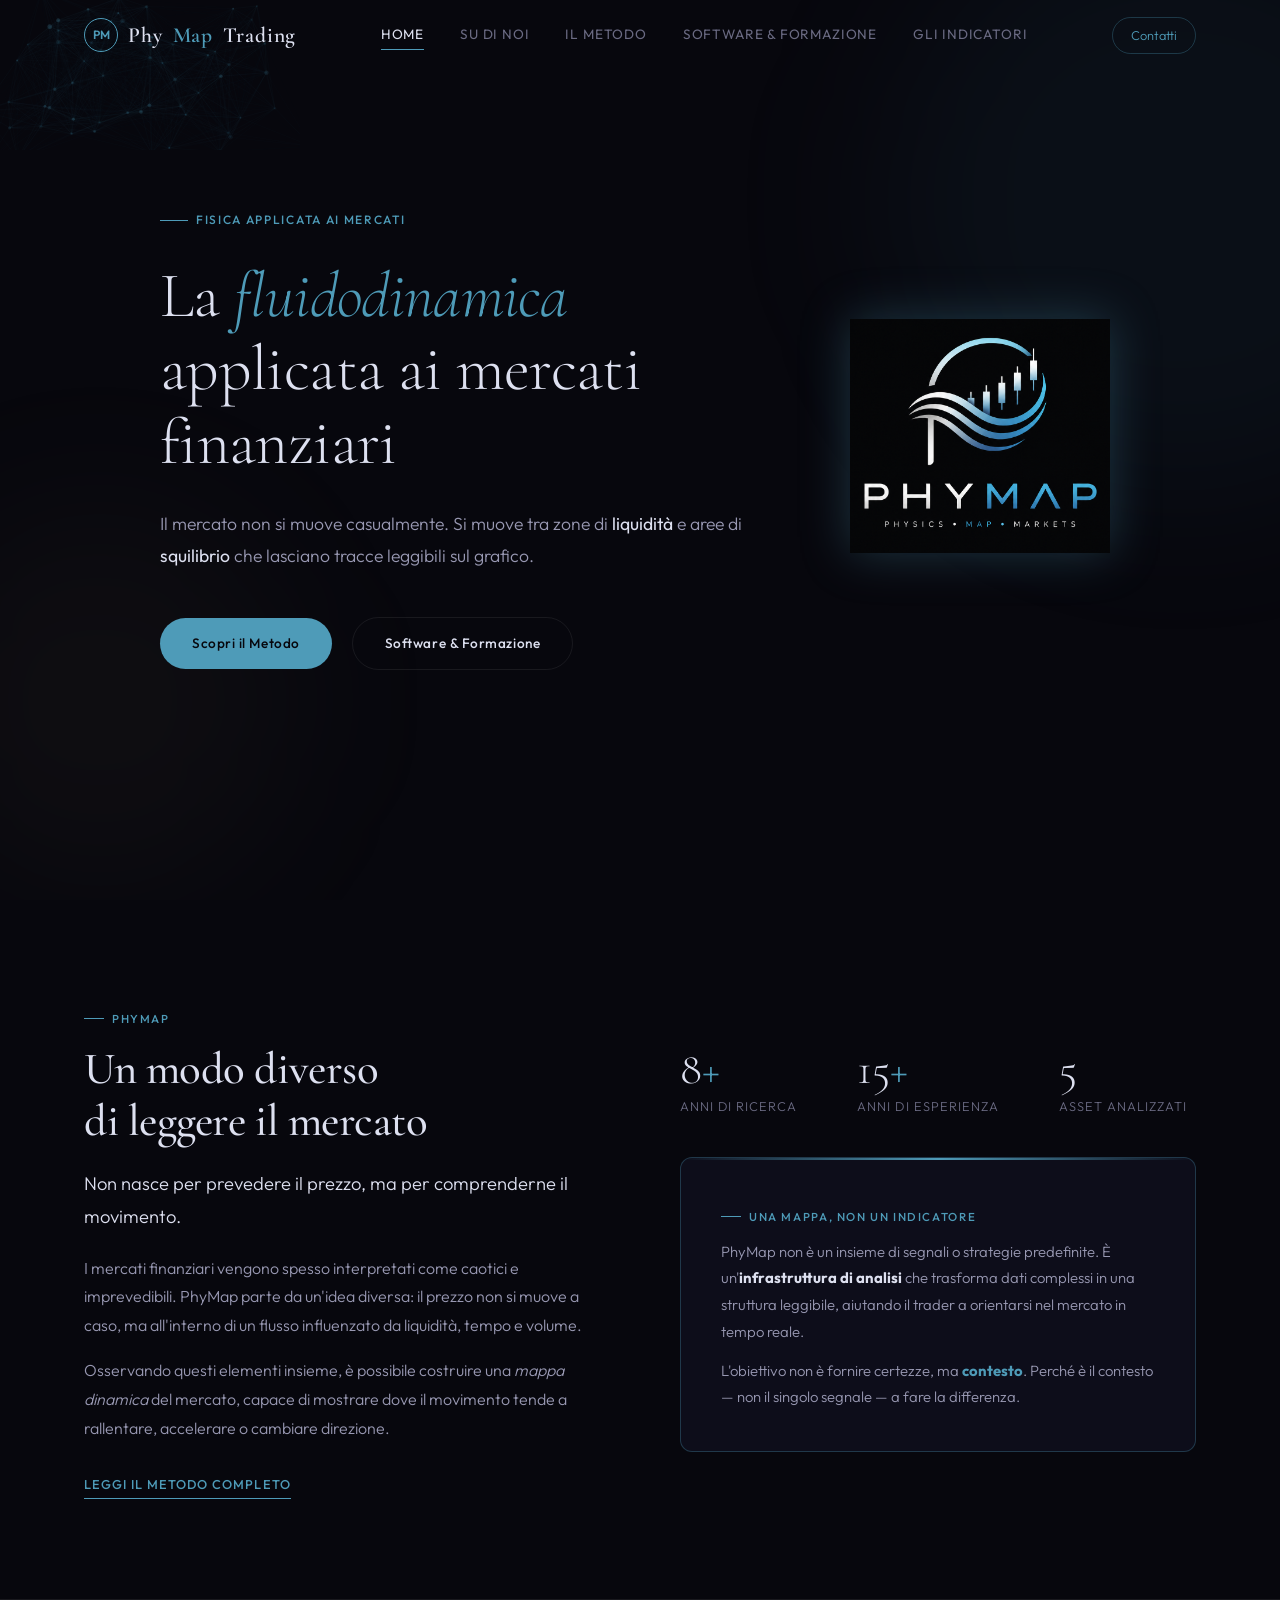
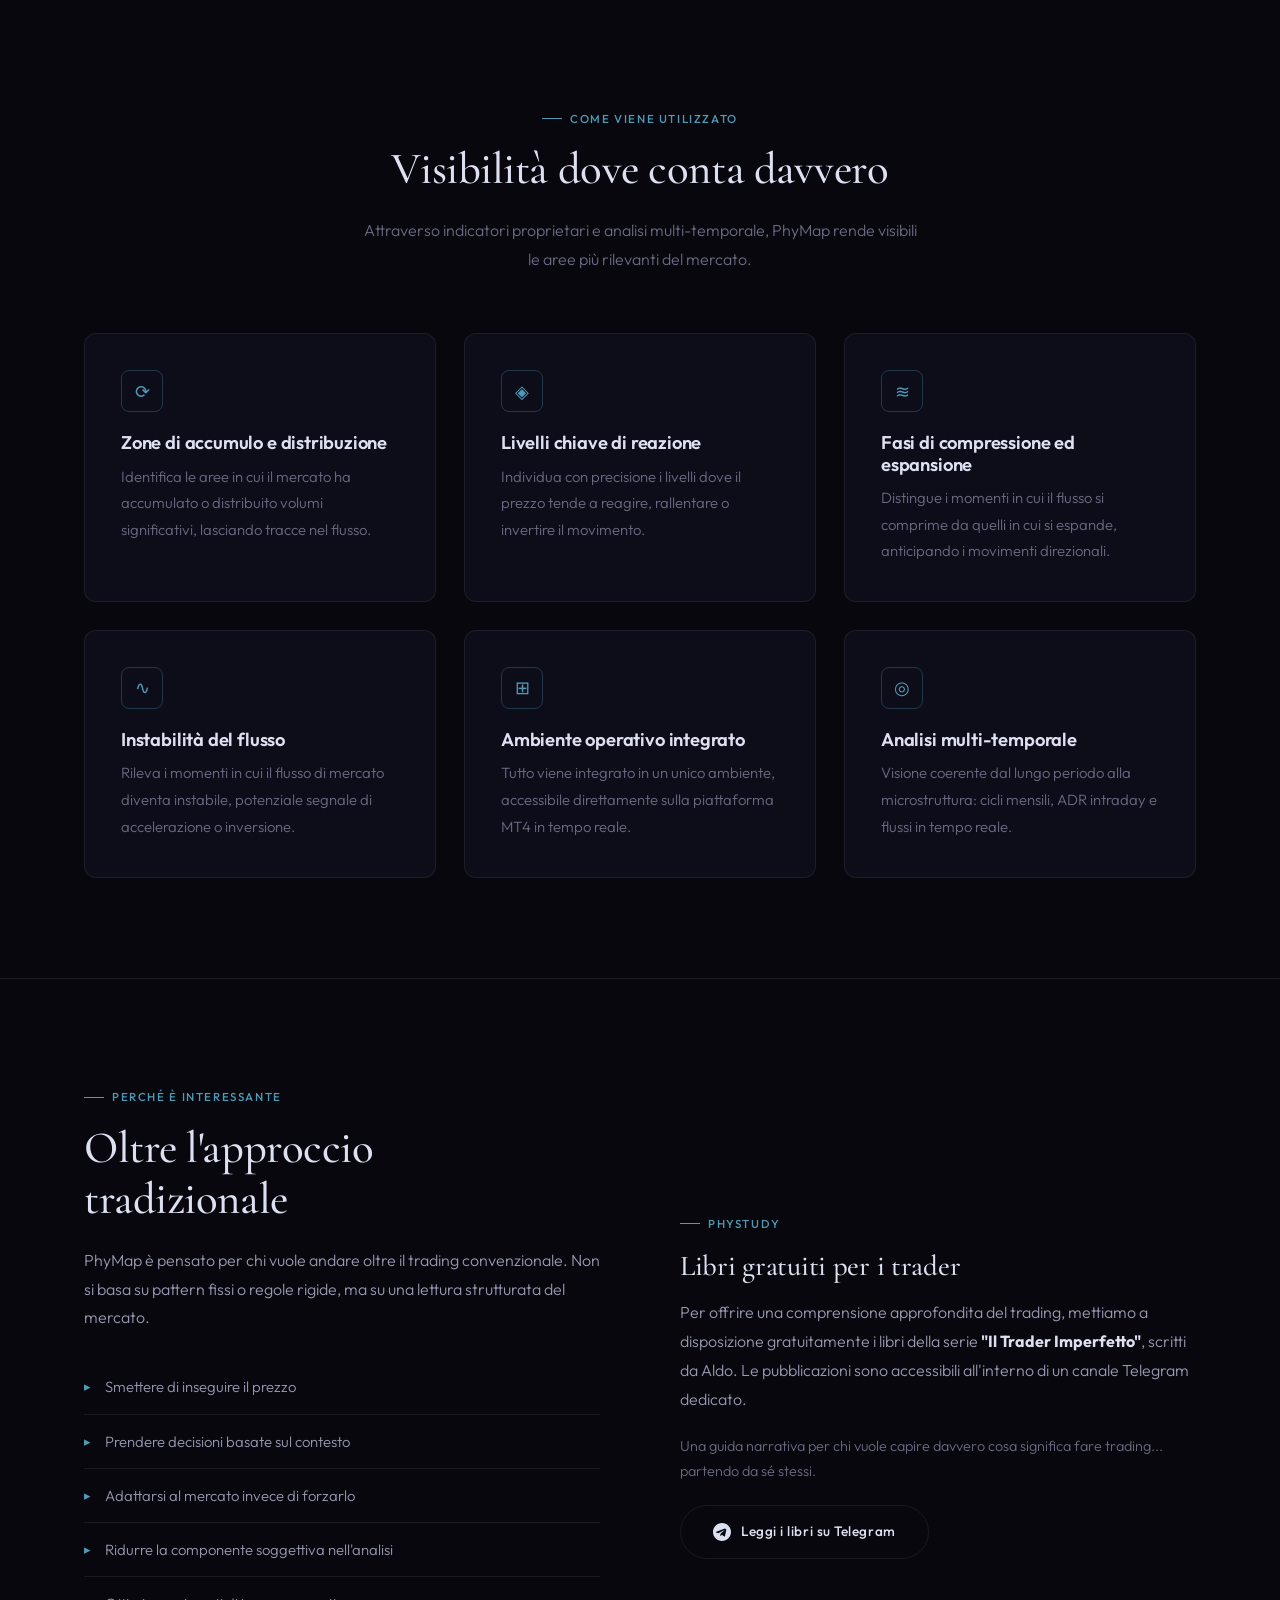
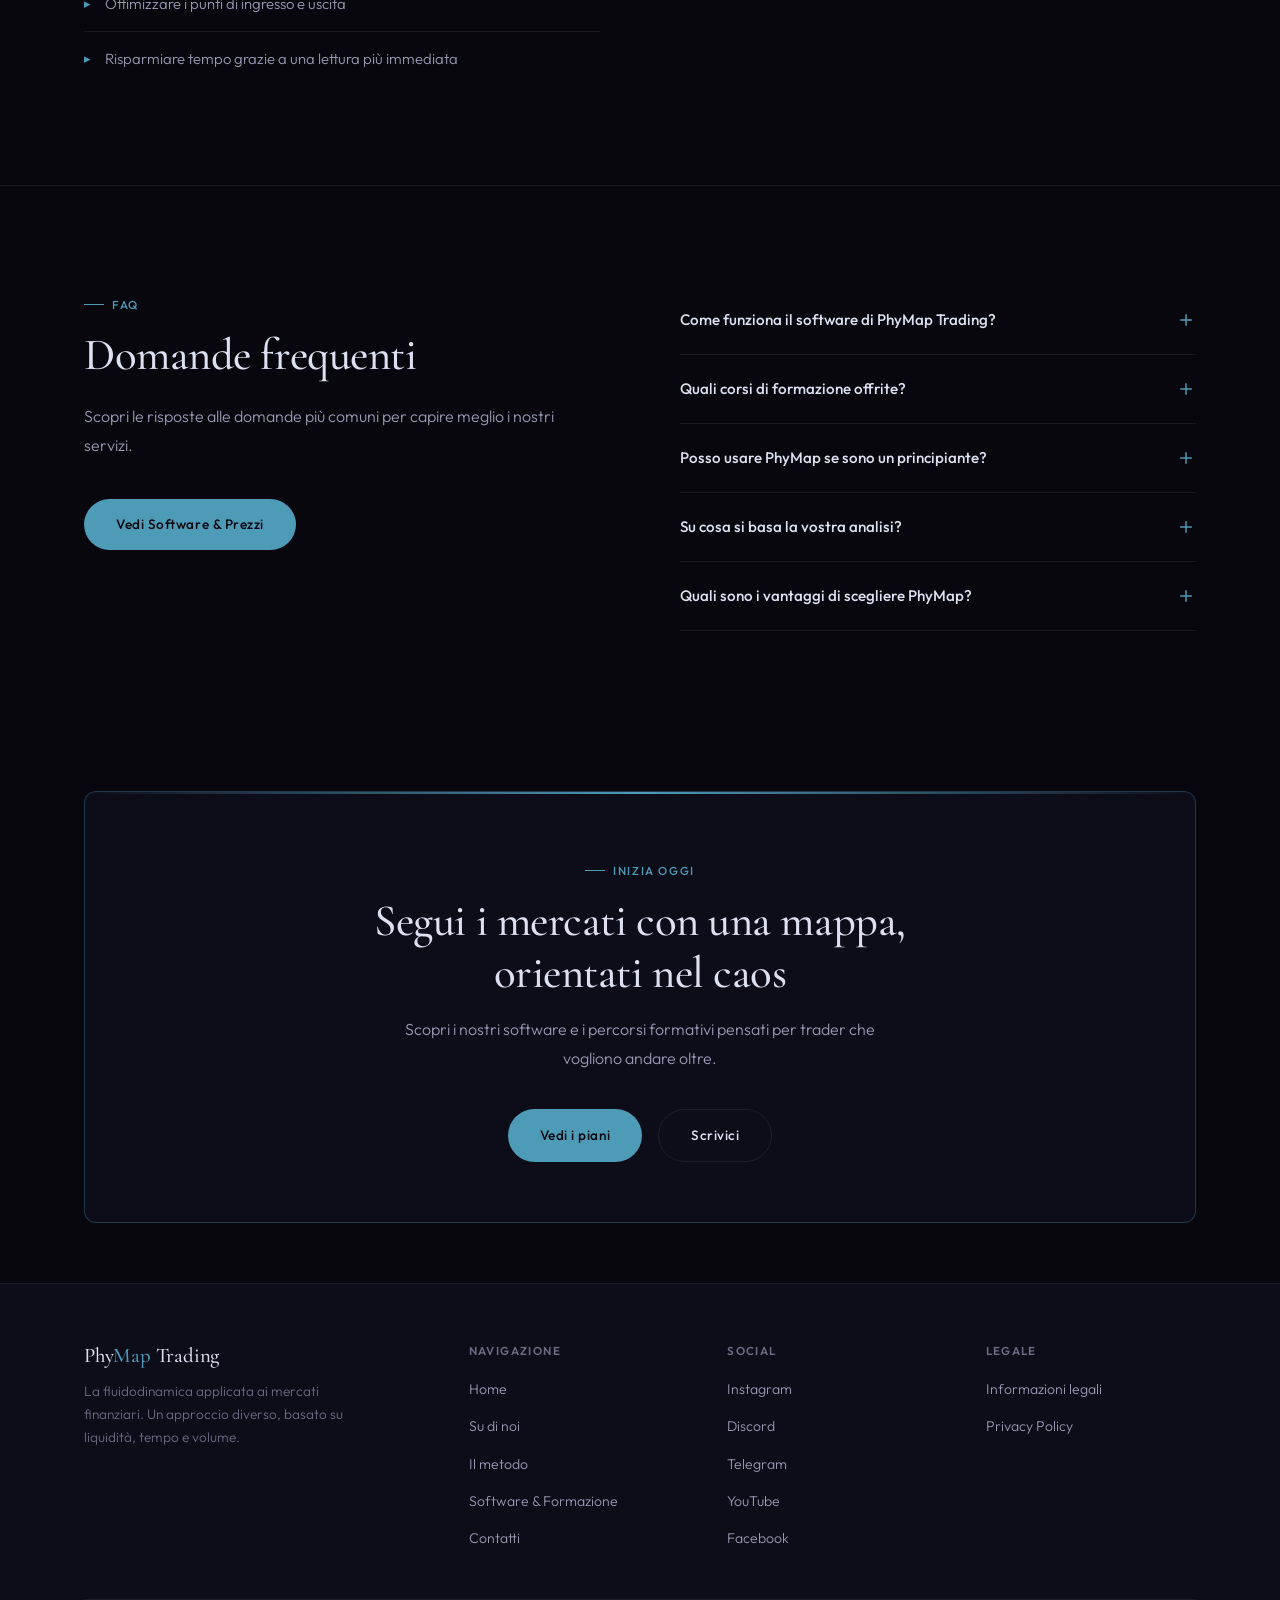
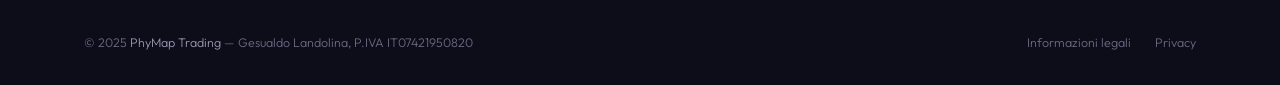
==== index.html @ 4d52c9b5 "Update index.html" ====
<!DOCTYPE html>
<html lang="it">
<head>
  <meta charset="UTF-8" />
  <meta name="viewport" content="width=device-width, initial-scale=1.0" />
  <title>Home — PhyMap Trading</title>
  <meta name="description" content="PhyMap è un approccio diverso ai mercati finanziari, basato sulla fluidodinamica. Mappe dinamiche di liquidità, volume e struttura del prezzo." />
  <link rel="stylesheet" href="style.css" />
  <link rel="icon" href="favicon.ico" />
</head>
<body>

<!-- ═══ NAVIGATION ════════════════════════════════════════ -->
<nav class="nav">
  <div class="nav__inner">
    <a href="index.html" class="nav__logo">
      <div class="logo-mark">PM</div>
      Phy<span>Map</span> Trading
    </a>
    <div class="nav__links">
      <a href="index.html" class="active">Home</a>
      <a href="su-di-noi.html">Su di noi</a>
      <a href="il-metodo.html">Il metodo</a>
      <a href="software-e-formazione.html">Software &amp; Formazione</a>
      <a href="phystudy-indicatori.html">Gli indicatori</a>
      </div>
      <a href="contatti.html" class="nav__cta">Contatti</a>
    </div>
    <button class="nav__toggle" aria-label="Menu">
      <span></span><span></span><span></span>
    </button>
  </div>
</nav>

<!-- ═══ HERO ══════════════════════════════════════════════ -->
<section class="hero">
  <canvas id="particles-canvas"></canvas>
  <div class="glow-bg glow-1"></div>
  <div class="glow-bg glow-2"></div>
  <div class="container">
    <div class="hero__grid">
      <div class="hero__content">
        <div class="hero__eyebrow">Fisica applicata ai mercati</div>
        <h1 class="hero__title">
          La <em>fluidodinamica</em><br>applicata ai mercati<br>finanziari
        </h1>
        <p class="hero__desc">
          Il mercato non si muove casualmente. Si muove tra zone di
          <strong>liquidità</strong> e aree di <strong>squilibrio</strong>
          che lasciano tracce leggibili sul grafico.
        </p>
        <div class="hero__actions">
          <a href="il-metodo.html" class="btn btn--primary">Scopri il Metodo</a>
          <a href="software-e-formazione.html" class="btn btn--outline">Software &amp; Formazione</a>
        </div>
      </div>
      <div class="hero__logo-wrap">
        <img src="LOGO PhyMap.png" alt="PhyMap Trading Logo" class="hero__logo-img" />
      </div>
    </div>
  </div>
</section>

<!-- ═══ INTRO ═════════════════════════════════════════════ -->
<section>
  <div class="container">
    <div class="grid-2" style="gap:80px; align-items:center;">
      <div class="reveal">
        <div class="section-label">PhyMap</div>
        <h2 class="section-title">Un modo diverso<br>di leggere il mercato</h2>
        <p class="lead" style="margin-bottom:20px;">
          Non nasce per prevedere il prezzo, ma per comprenderne il movimento.
        </p>
        <p>
          I mercati finanziari vengono spesso interpretati come caotici e imprevedibili. PhyMap parte da un'idea diversa: il prezzo non si muove a caso, ma all'interno di un flusso influenzato da liquidità, tempo e volume.
        </p>
        <p style="margin-top:16px;">
          Osservando questi elementi insieme, è possibile costruire una <em>mappa dinamica</em> del mercato, capace di mostrare dove il movimento tende a rallentare, accelerare o cambiare direzione.
        </p>
        <a href="il-metodo.html" class="btn btn--ghost" style="margin-top:32px;">Leggi il metodo completo</a>
      </div>
      <div class="reveal reveal-delay-2">
        <div class="stat-row" style="margin-bottom:40px;">
          <div class="stat">
            <div class="stat__num">8<span>+</span></div>
            <div class="stat__label">Anni di ricerca</div>
          </div>
          <div class="stat">
            <div class="stat__num">15<span>+</span></div>
            <div class="stat__label">Anni di esperienza</div>
          </div>
          <div class="stat">
            <div class="stat__num">5</div>
            <div class="stat__label">Asset analizzati</div>
          </div>
        </div>
        <div class="highlight-box">
          <div class="section-label" style="margin-bottom:12px;">Una mappa, non un indicatore</div>
          <p style="font-size:0.93rem;">
            PhyMap non è un insieme di segnali o strategie predefinite. È un'<strong style="color:var(--text);">infrastruttura di analisi</strong> che trasforma dati complessi in una struttura leggibile, aiutando il trader a orientarsi nel mercato in tempo reale.
          </p>
          <p style="margin-top:12px; font-size:0.93rem;">
            L'obiettivo non è fornire certezze, ma <strong style="color:var(--accent);">contesto</strong>. Perché è il contesto — non il singolo segnale — a fare la differenza.
          </p>
        </div>
      </div>
    </div>
  </div>
</section>

<hr class="divider" />

<!-- ═══ HOW IT WORKS ══════════════════════════════════════ -->
<section>
  <div class="container">
    <div class="text-center reveal" style="margin-bottom:60px;">
      <div class="section-label">Come viene utilizzato</div>
      <h2 class="section-title">Visibilità dove conta davvero</h2>
      <p class="section-desc">
        Attraverso indicatori proprietari e analisi multi-temporale, PhyMap rende visibili le aree più rilevanti del mercato.
      </p>
    </div>
    <div class="grid-3">
      <div class="card reveal reveal-delay-1">
        <div class="card__icon">⟳</div>
        <h4>Zone di accumulo e distribuzione</h4>
        <p>Identifica le aree in cui il mercato ha accumulato o distribuito volumi significativi, lasciando tracce nel flusso.</p>
      </div>
      <div class="card reveal reveal-delay-2">
        <div class="card__icon">◈</div>
        <h4>Livelli chiave di reazione</h4>
        <p>Individua con precisione i livelli dove il prezzo tende a reagire, rallentare o invertire il movimento.</p>
      </div>
      <div class="card reveal reveal-delay-3">
        <div class="card__icon">≋</div>
        <h4>Fasi di compressione ed espansione</h4>
        <p>Distingue i momenti in cui il flusso si comprime da quelli in cui si espande, anticipando i movimenti direzionali.</p>
      </div>
      <div class="card reveal reveal-delay-1">
        <div class="card__icon">∿</div>
        <h4>Instabilità del flusso</h4>
        <p>Rileva i momenti in cui il flusso di mercato diventa instabile, potenziale segnale di accelerazione o inversione.</p>
      </div>
      <div class="card reveal reveal-delay-2">
        <div class="card__icon">⊞</div>
        <h4>Ambiente operativo integrato</h4>
        <p>Tutto viene integrato in un unico ambiente, accessibile direttamente sulla piattaforma MT4 in tempo reale.</p>
      </div>
      <div class="card reveal reveal-delay-3">
        <div class="card__icon">◎</div>
        <h4>Analisi multi-temporale</h4>
        <p>Visione coerente dal lungo periodo alla microstruttura: cicli mensili, ADR intraday e flussi in tempo reale.</p>
      </div>
    </div>
  </div>
</section>

<hr class="divider" />

<!-- ═══ WHY PHYMAP ════════════════════════════════════════ -->
<section>
  <div class="container">
    <div class="grid-2" style="gap:80px; align-items:center;">
      <div class="reveal">
        <div class="section-label">Perché è interessante</div>
        <h2 class="section-title">Oltre l'approccio<br>tradizionale</h2>
        <p style="margin-bottom:28px;">
          PhyMap è pensato per chi vuole andare oltre il trading convenzionale. Non si basa su pattern fissi o regole rigide, ma su una lettura strutturata del mercato.
        </p>
        <ul class="feature-list">
          <li>Smettere di inseguire il prezzo</li>
          <li>Prendere decisioni basate sul contesto</li>
          <li>Adattarsi al mercato invece di forzarlo</li>
          <li>Ridurre la componente soggettiva nell'analisi</li>
          <li>Ottimizzare i punti di ingresso e uscita</li>
          <li>Risparmiare tempo grazie a una lettura più immediata</li>
        </ul>
      </div>
      <div class="reveal reveal-delay-2">
        <div class="section-label">PhyStudy</div>
        <h3 style="margin-bottom:16px;">Libri gratuiti per i trader</h3>
        <p style="margin-bottom:20px;">
          Per offrire una comprensione approfondita del trading, mettiamo a disposizione gratuitamente i libri della serie <strong style="color:var(--text);">"Il Trader Imperfetto"</strong>, scritti da Aldo. Le pubblicazioni sono accessibili all'interno di un canale Telegram dedicato.
        </p>
        <p style="margin-bottom:20px; font-size:0.9rem; color:var(--text-muted);">
          Una guida narrativa per chi vuole capire davvero cosa significa fare trading... partendo da sé stessi.
        </p>
        <a href="https://t.me/iltraderimperfetto" target="_blank" rel="noopener" class="btn btn--outline" style="gap:10px;">
          <svg width="18" height="18" viewBox="0 0 24 24" fill="currentColor"><path d="M12 0C5.373 0 0 5.373 0 12s5.373 12 12 12 12-5.373 12-12S18.627 0 12 0zm5.894 8.221l-1.97 9.28c-.145.658-.537.818-1.084.508l-3-2.21-1.447 1.394c-.16.16-.295.295-.605.295l.213-3.053 5.56-5.023c.242-.213-.054-.333-.373-.12L7.16 13.67l-2.92-.913c-.635-.197-.648-.635.136-.938l11.397-4.396c.528-.19.993.13.82.938l-.699-.14z"/></svg>
          Leggi i libri su Telegram
        </a>
      </div>
    </div>
  </div>
</section>

<hr class="divider" />

<!-- ═══ FAQ ═══════════════════════════════════════════════ -->
<section>
  <div class="container">
    <div class="grid-2" style="gap:80px; align-items:start;">
      <div class="reveal">
        <div class="section-label">FAQ</div>
        <h2 class="section-title">Domande frequenti</h2>
        <p>Scopri le risposte alle domande più comuni per capire meglio i nostri servizi.</p>
        <div style="margin-top:40px;">
          <a href="software-e-formazione.html" class="btn btn--primary">Vedi Software &amp; Prezzi</a>
        </div>
      </div>
      <div class="reveal reveal-delay-2">
        <div class="faq-item">
          <button class="faq-question">
            Come funziona il software di PhyMap Trading?
            <svg width="20" height="20" viewBox="0 0 24 24" fill="none" stroke="currentColor" stroke-width="1.8"><line x1="12" y1="5" x2="12" y2="19"/><line x1="5" y1="12" x2="19" y2="12"/></svg>
          </button>
          <div class="faq-answer">
            <div class="faq-answer-inner">
              È un indicatore che integra tutti gli strumenti sviluppati per il modello di analisi PhyMap in un'unica interfaccia. Utilizzando MetaTrader 4 come contenitore, consente di trasferire direttamente sul grafico tutti i nostri studi con un semplice clic.
            </div>
          </div>
        </div>
        <div class="faq-item">
          <button class="faq-question">
            Quali corsi di formazione offrite?
            <svg width="20" height="20" viewBox="0 0 24 24" fill="none" stroke="currentColor" stroke-width="1.8"><line x1="12" y1="5" x2="12" y2="19"/><line x1="5" y1="12" x2="19" y2="12"/></svg>
          </button>
          <div class="faq-answer">
            <div class="faq-answer-inner">
              Offriamo lezioni formative registrate gratuite, incluse con la licenza annuale del software, pensate per fornire una base solida del nostro metodo. Per chi desidera approfondire ulteriormente, è disponibile il Master PhyMap: un percorso formativo avanzato e personalizzato.
            </div>
          </div>
        </div>
        <div class="faq-item">
          <button class="faq-question">
            Posso usare PhyMap se sono un principiante?
            <svg width="20" height="20" viewBox="0 0 24 24" fill="none" stroke="currentColor" stroke-width="1.8"><line x1="12" y1="5" x2="12" y2="19"/><line x1="5" y1="12" x2="19" y2="12"/></svg>
          </button>
          <div class="faq-answer">
            <div class="faq-answer-inner">
              I nostri strumenti non sono pensati per chi parte completamente da zero. Sono progettati per supportare trader che hanno già maturato una minima esperienza e desiderano analizzare i mercati da una prospettiva diversa, oppure integrare la propria strategia con una mappa oggettiva dei livelli più rilevanti.
            </div>
          </div>
        </div>
        <div class="faq-item">
          <button class="faq-question">
            Su cosa si basa la vostra analisi?
            <svg width="20" height="20" viewBox="0 0 24 24" fill="none" stroke="currentColor" stroke-width="1.8"><line x1="12" y1="5" x2="12" y2="19"/><line x1="5" y1="12" x2="19" y2="12"/></svg>
          </button>
          <div class="faq-answer">
            <div class="faq-answer-inner">
              I nostri indicatori sono progettati per mappare in modo oggettivo le aree di maggiore interesse del mercato, utilizzando algoritmi proprietari. L'analisi si basa principalmente sulle concentrazioni di volumi nei mercati futures e opzioni, integrando lo studio delle strutture di prezzo e dei cicli temporali.
            </div>
          </div>
        </div>
        <div class="faq-item">
          <button class="faq-question">
            Quali sono i vantaggi di scegliere PhyMap?
            <svg width="20" height="20" viewBox="0 0 24 24" fill="none" stroke="currentColor" stroke-width="1.8"><line x1="12" y1="5" x2="12" y2="19"/><line x1="5" y1="12" x2="19" y2="12"/></svg>
          </button>
          <div class="faq-answer">
            <div class="faq-answer-inner">
              Avere una mappatura chiara e oggettiva delle zone sensibili del mercato consente di:
              <ul>
                <li>Individuare con maggiore precisione livelli chiave di supporto e resistenza</li>
                <li>Ridurre la componente soggettiva nell'analisi</li>
                <li>Ottimizzare i punti di ingresso e uscita</li>
                <li>Integrare facilmente le informazioni nella propria strategia operativa</li>
                <li>Risparmiare tempo grazie a una lettura del mercato più immediata ed efficace</li>
              </ul>
            </div>
          </div>
        </div>
      </div>
    </div>
  </div>
</section>

<!-- ═══ CTA BANNER ════════════════════════════════════════ -->
<section class="tight">
  <div class="container">
    <div class="highlight-box text-center reveal" style="padding:60px;">
      <div class="section-label" style="justify-content:center; margin-bottom:16px;">Inizia oggi</div>
      <h2 style="margin-bottom:16px;">Segui i mercati con una mappa,<br>orientati nel caos</h2>
      <p style="margin-bottom:36px; max-width:480px; margin-left:auto; margin-right:auto;">
        Scopri i nostri software e i percorsi formativi pensati per trader che vogliono andare oltre.
      </p>
      <div style="display:flex; gap:16px; justify-content:center; flex-wrap:wrap;">
        <a href="software-e-formazione.html" class="btn btn--primary">Vedi i piani</a>
        <a href="contatti.html" class="btn btn--outline">Scrivici</a>
      </div>
    </div>
  </div>
</section>

<!-- ═══ FOOTER ════════════════════════════════════════════ -->
<footer>
  <div class="container">
    <div class="footer__top">
      <div class="footer__brand">
        <h3>Phy<span>Map</span> Trading</h3>
        <p>La fluidodinamica applicata ai mercati finanziari. Un approccio diverso, basato su liquidità, tempo e volume.</p>
      </div>
      <div class="footer__col">
        <h4>Navigazione</h4>
        <ul>
          <li><a href="index.html">Home</a></li>
          <li><a href="su-di-noi.html">Su di noi</a></li>
          <li><a href="il-metodo.html">Il metodo</a></li>
          <li><a href="software-e-formazione.html">Software &amp; Formazione</a></li>
          <li><a href="contatti.html">Contatti</a></li>
        </ul>
      </div>
      <div class="footer__col">
        <h4>Social</h4>
        <ul>
          <li><a href="https://www.instagram.com/phymaptrad/" target="_blank" rel="noopener">Instagram</a></li>
          <li><a href="https://discord.gg/KTteTnSdq5" target="_blank" rel="noopener">Discord</a></li>
          <li><a href="https://t.me/phymap" target="_blank" rel="noopener">Telegram</a></li>
          <li><a href="https://www.youtube.com/@aldophymaptrading/videos" target="_blank" rel="noopener">YouTube</a></li>
          <li><a href="https://www.facebook.com/profile.php?id=61572757922268" target="_blank" rel="noopener">Facebook</a></li>
        </ul>
      </div>
      <div class="footer__col">
        <h4>Legale</h4>
        <ul>
          <li><a href="informazioni-legali.html">Informazioni legali</a></li>
          <li><a href="dichiarazione-privacy.html">Privacy Policy</a></li>
        </ul>
      </div>
    </div>
    <div class="footer__bottom">
      <div class="footer__copy">
        © 2025 <span>PhyMap Trading</span> — Gesualdo Landolina, P.IVA IT07421950820
      </div>
      <div class="footer__legal">
        <a href="informazioni-legali.html">Informazioni legali</a>
        <a href="dichiarazione-privacy.html">Privacy</a>
      </div>
    </div>
  </div>
</footer>

<script src="main.js"></script>
</body>
</html>
---- style.css ----
/* ============================================================
   PhyMap Trading — Professional CSS
   Dark luxury financial aesthetic · Fluid dynamics theme
   ============================================================ */

@import url('https://fonts.googleapis.com/css2?family=Cormorant+Garamond:ital,wght@0,300;0,400;0,500;0,600;0,700;1,300;1,400;1,600&family=Outfit:wght@300;400;500;600&display=swap');

/* ─── Design Tokens ─────────────────────────────────────── */
:root {
  --bg:          #07070D;
  --surface:     #0D0D1A;
  --surface2:    #12121F;
  --surface3:    #181828;
  --accent:      #4E9BB8;
  --accent-glow: rgba(78,155,184,0.18);
  --gold:        #C9A87C;
  --gold-dim:    rgba(201,168,124,0.12);
  --text:        #DDE0F0;
  --text-muted:  #6A6A82;
  --text-dim:    #9898B2;
  --border:      rgba(255,255,255,0.07);
  --border-accent: rgba(78,155,184,0.3);
  --radius:      12px;
  --radius-sm:   8px;
  --nav-h:       72px;
  --transition:  0.3s cubic-bezier(.4,0,.2,1);
}

/* ─── Reset ──────────────────────────────────────────────── */
*, *::before, *::after { box-sizing: border-box; margin: 0; padding: 0; }
html { scroll-behavior: smooth; font-size: 16px; }
body {
  background: var(--bg);
  color: var(--text);
  font-family: 'Outfit', sans-serif;
  font-weight: 300;
  line-height: 1.7;
  overflow-x: hidden;
  min-height: 100vh;
}
img { max-width: 100%; display: block; }
a { color: inherit; text-decoration: none; }
ul { list-style: none; }

/* ─── Typography ─────────────────────────────────────────── */
h1, h2, h3, h4 {
  font-family: 'Cormorant Garamond', serif;
  font-weight: 500;
  line-height: 1.15;
  letter-spacing: -0.01em;
}
h1 { font-size: clamp(2.4rem, 5vw, 4.2rem); font-weight: 300; }
h2 { font-size: clamp(1.8rem, 3.5vw, 2.8rem); }
h3 { font-size: clamp(1.3rem, 2.5vw, 1.8rem); }
h4 { font-size: 1.15rem; font-weight: 600; font-family: 'Outfit', sans-serif; }
p  { color: var(--text-dim); font-size: 1rem; line-height: 1.8; }

.accent-text  { color: var(--accent); }
.gold-text    { color: var(--gold); }
.italic       { font-style: italic; }
.lead {
  font-size: 1.15rem;
  color: var(--text);
  font-weight: 300;
  line-height: 1.8;
}

/* ─── Layout ─────────────────────────────────────────────── */
.container { max-width: 1160px; margin: 0 auto; padding: 0 24px; }
.container--narrow { max-width: 760px; margin: 0 auto; padding: 0 24px; }

section { padding: 100px 0; position: relative; }
section.tight { padding: 60px 0; }

.grid-2 { display: grid; grid-template-columns: 1fr 1fr; gap: 40px; align-items: start; }
.grid-3 { display: grid; grid-template-columns: repeat(3,1fr); gap: 28px; }

/* ─── Navigation ─────────────────────────────────────────── */
.nav {
  position: fixed;
  top: 0; left: 0; right: 0;
  z-index: 1000;
  height: var(--nav-h);
  display: flex;
  align-items: center;
  transition: background var(--transition), backdrop-filter var(--transition), border-color var(--transition);
  border-bottom: 1px solid transparent;
}
.nav.scrolled {
  background: rgba(7,7,13,0.88);
  backdrop-filter: blur(20px);
  border-bottom-color: var(--border);
}
.nav__inner {
  max-width: 1160px;
  margin: 0 auto;
  padding: 0 24px;
  width: 100%;
  display: flex;
  align-items: center;
  justify-content: space-between;
}
.nav__logo {
  display: flex;
  align-items: center;
  gap: 10px;
  font-family: 'Cormorant Garamond', serif;
  font-size: 1.35rem;
  font-weight: 600;
  letter-spacing: 0.04em;
  color: var(--text);
}
.nav__logo span { color: var(--accent); }
.logo-mark {
  width: 34px;
  height: 34px;
  border: 1.5px solid var(--accent);
  border-radius: 50%;
  display: flex;
  align-items: center;
  justify-content: center;
  font-size: 0.75rem;
  color: var(--accent);
  font-family: 'Outfit', sans-serif;
  font-weight: 600;
  letter-spacing: 0;
}
.nav__links {
  display: flex;
  align-items: center;
  gap: 36px;
}
.nav__links a {
  font-size: 0.85rem;
  font-weight: 400;
  letter-spacing: 0.06em;
  text-transform: uppercase;
  color: var(--text-muted);
  transition: color var(--transition);
  position: relative;
  padding-bottom: 2px;
}
.nav__links a::after {
  content: '';
  position: absolute;
  bottom: -2px; left: 0;
  width: 0; height: 1px;
  background: var(--accent);
  transition: width var(--transition);
}
.nav__links a:hover, .nav__links a.active { color: var(--text); }
.nav__links a:hover::after, .nav__links a.active::after { width: 100%; }
.nav__cta {
  border: 1px solid var(--border-accent);
  color: var(--accent) !important;
  padding: 7px 18px;
  border-radius: 100px;
  font-size: 0.8rem !important;
  transition: all var(--transition) !important;
}
.nav__cta:hover {
  background: var(--accent-glow);
  border-color: var(--accent) !important;
}
.nav__cta::after { display: none !important; }

/* Mobile menu toggle */
.nav__toggle {
  display: none;
  flex-direction: column;
  gap: 5px;
  cursor: pointer;
  padding: 4px;
}
.nav__toggle span {
  display: block;
  width: 22px;
  height: 1.5px;
  background: var(--text);
  transition: var(--transition);
}

/* ─── Hero ───────────────────────────────────────────────── */
.hero {
  min-height: 100vh;
  display: flex;
  align-items: center;
  position: relative;
  overflow: hidden;
  padding-top: var(--nav-h);
}
#particles-canvas {
  position: absolute;
  inset: 0;
  pointer-events: none;
  opacity: 0.55;
}
.hero__content {
  position: relative;
  z-index: 2;
  max-width: 820px;
}
.hero__eyebrow {
  display: inline-flex;
  align-items: center;
  gap: 8px;
  font-size: 0.75rem;
  font-weight: 500;
  letter-spacing: 0.14em;
  text-transform: uppercase;
  color: var(--accent);
  margin-bottom: 28px;
}
.hero__eyebrow::before {
  content: '';
  display: inline-block;
  width: 28px;
  height: 1px;
  background: var(--accent);
}
.hero__title {
  margin-bottom: 28px;
}
.hero__title em {
  font-style: italic;
  color: var(--accent);
}
.hero__desc {
  font-size: 1.1rem;
  color: var(--text-dim);
  max-width: 620px;
  margin-bottom: 44px;
  line-height: 1.85;
}
.hero__desc strong { color: var(--text); font-weight: 400; }
.hero__actions { display: flex; align-items: center; gap: 20px; flex-wrap: wrap; }

/* ─── Buttons ─────────────────────────────────────────────── */
.btn {
  display: inline-flex;
  align-items: center;
  gap: 8px;
  padding: 14px 32px;
  border-radius: 100px;
  font-size: 0.85rem;
  font-weight: 500;
  letter-spacing: 0.04em;
  cursor: pointer;
  transition: all var(--transition);
  border: none;
}
.btn--primary {
  background: var(--accent);
  color: #07070D;
}
.btn--primary:hover {
  background: #6DB8D4;
  transform: translateY(-2px);
  box-shadow: 0 12px 32px rgba(78,155,184,0.3);
}
.btn--outline {
  background: transparent;
  color: var(--text);
  border: 1px solid var(--border);
}
.btn--outline:hover {
  border-color: var(--accent);
  color: var(--accent);
  transform: translateY(-2px);
}
.btn--ghost {
  background: transparent;
  color: var(--accent);
  padding: 0;
  border-radius: 0;
  letter-spacing: 0.08em;
  font-size: 0.8rem;
  text-transform: uppercase;
  border-bottom: 1px solid var(--accent);
  padding-bottom: 2px;
}
.btn--ghost:hover { opacity: 0.7; }
.btn--gold {
  background: linear-gradient(135deg, #C9A87C, #E8C99A);
  color: #07070D;
}
.btn--gold:hover {
  transform: translateY(-2px);
  box-shadow: 0 12px 32px rgba(201,168,124,0.3);
}

/* ─── Divider ─────────────────────────────────────────────── */
.divider {
  border: none;
  height: 1px;
  background: var(--border);
  margin: 0;
}

/* ─── Section Labels ─────────────────────────────────────── */
.section-label {
  display: inline-flex;
  align-items: center;
  gap: 8px;
  font-size: 0.72rem;
  font-weight: 500;
  letter-spacing: 0.14em;
  text-transform: uppercase;
  color: var(--accent);
  margin-bottom: 16px;
}
.section-label::before {
  content: '';
  display: inline-block;
  width: 20px; height: 1px;
  background: var(--accent);
}
.section-title { margin-bottom: 20px; }
.section-desc { max-width: 560px; color: var(--text-muted); margin-bottom: 56px; }

/* ─── Cards ──────────────────────────────────────────────── */
.card {
  background: var(--surface);
  border: 1px solid var(--border);
  border-radius: var(--radius);
  padding: 36px;
  transition: border-color var(--transition), transform var(--transition);
}
.card:hover {
  border-color: var(--border-accent);
  transform: translateY(-4px);
}
.card__icon {
  width: 42px; height: 42px;
  border: 1px solid var(--border-accent);
  border-radius: var(--radius-sm);
  display: flex; align-items: center; justify-content: center;
  font-size: 1.1rem;
  margin-bottom: 20px;
  color: var(--accent);
}
.card h4 { margin-bottom: 10px; color: var(--text); }
.card p  { font-size: 0.93rem; color: var(--text-muted); }

/* ─── Pricing Cards ──────────────────────────────────────── */
.pricing-grid { display: grid; grid-template-columns: repeat(3,1fr); gap: 24px; }
.pricing-card {
  background: var(--surface);
  border: 1px solid var(--border);
  border-radius: var(--radius);
  padding: 40px 32px;
  position: relative;
  transition: border-color var(--transition), transform var(--transition), box-shadow var(--transition);
  display: flex;
  flex-direction: column;
}
.pricing-card:hover {
  border-color: var(--border-accent);
  transform: translateY(-6px);
}
.pricing-card.featured {
  border-color: var(--gold);
  background: linear-gradient(145deg, var(--surface), #1A1208);
}
.pricing-card.featured:hover {
  box-shadow: 0 20px 60px rgba(201,168,124,0.15);
}
.pricing-badge {
  position: absolute;
  top: -12px; left: 50%; transform: translateX(-50%);
  background: var(--gold);
  color: #07070D;
  font-size: 0.7rem;
  font-weight: 600;
  letter-spacing: 0.1em;
  text-transform: uppercase;
  padding: 4px 14px;
  border-radius: 100px;
  white-space: nowrap;
}
.pricing-period {
  font-size: 0.75rem;
  font-weight: 500;
  letter-spacing: 0.1em;
  text-transform: uppercase;
  color: var(--text-muted);
  margin-bottom: 8px;
}
.pricing-name {
  font-family: 'Cormorant Garamond', serif;
  font-size: 1.5rem;
  font-weight: 500;
  color: var(--text);
  margin-bottom: 6px;
}
.pricing-duration {
  font-size: 0.82rem;
  color: var(--text-muted);
  margin-bottom: 24px;
}
.pricing-price {
  font-family: 'Cormorant Garamond', serif;
  font-size: 3rem;
  font-weight: 600;
  color: var(--text);
  line-height: 1;
  margin-bottom: 4px;
}
.pricing-price sup { font-size: 1.4rem; vertical-align: super; font-weight: 300; }
.pricing-note {
  font-size: 0.78rem;
  color: var(--gold);
  margin-bottom: 28px;
}
.pricing-features {
  flex: 1;
  margin-bottom: 32px;
}
.pricing-features li {
  display: flex;
  align-items: flex-start;
  gap: 10px;
  font-size: 0.88rem;
  color: var(--text-dim);
  padding: 8px 0;
  border-bottom: 1px solid var(--border);
}
.pricing-features li:last-child { border-bottom: none; }
.pricing-features li::before {
  content: '→';
  color: var(--accent);
  font-size: 0.8rem;
  flex-shrink: 0;
  margin-top: 2px;
}

/* ─── FAQ ────────────────────────────────────────────────── */
.faq-item {
  border-bottom: 1px solid var(--border);
  overflow: hidden;
}
.faq-question {
  width: 100%;
  background: none;
  border: none;
  padding: 24px 0;
  display: flex;
  align-items: center;
  justify-content: space-between;
  gap: 16px;
  cursor: pointer;
  font-family: 'Outfit', sans-serif;
  font-size: 0.95rem;
  font-weight: 500;
  color: var(--text);
  text-align: left;
}
.faq-question svg {
  flex-shrink: 0;
  color: var(--accent);
  transition: transform var(--transition);
}
.faq-item.open .faq-question svg { transform: rotate(45deg); }
.faq-answer {
  max-height: 0;
  overflow: hidden;
  transition: max-height 0.4s ease, padding 0.3s ease;
}
.faq-item.open .faq-answer { max-height: 400px; }
.faq-answer-inner {
  padding-bottom: 24px;
  font-size: 0.92rem;
  color: var(--text-muted);
  line-height: 1.8;
}
.faq-answer-inner ul {
  margin-top: 10px;
  list-style: none;
}
.faq-answer-inner ul li {
  padding: 4px 0;
  padding-left: 16px;
  position: relative;
  color: var(--text-dim);
}
.faq-answer-inner ul li::before {
  content: '–';
  position: absolute;
  left: 0;
  color: var(--accent);
}

/* ─── Feature List ───────────────────────────────────────── */
.feature-list { list-style: none; }
.feature-list li {
  display: flex;
  gap: 14px;
  align-items: flex-start;
  padding: 14px 0;
  border-bottom: 1px solid var(--border);
  font-size: 0.93rem;
  color: var(--text-dim);
}
.feature-list li:last-child { border-bottom: none; }
.feature-list li::before {
  content: '▸';
  color: var(--accent);
  flex-shrink: 0;
  margin-top: 2px;
  font-size: 0.8rem;
}

/* ─── Timeline / Steps ───────────────────────────────────── */
.steps { counter-reset: step; }
.step {
  display: flex;
  gap: 28px;
  margin-bottom: 40px;
  position: relative;
}
.step::before {
  content: '';
  position: absolute;
  left: 19px;
  top: 48px;
  bottom: -40px;
  width: 1px;
  background: var(--border);
}
.step:last-child::before { display: none; }
.step__num {
  flex-shrink: 0;
  counter-increment: step;
  width: 40px;
  height: 40px;
  border-radius: 50%;
  border: 1px solid var(--border-accent);
  display: flex;
  align-items: center;
  justify-content: center;
  font-size: 0.75rem;
  font-weight: 600;
  color: var(--accent);
  background: var(--surface);
  position: relative;
  z-index: 1;
}
.step__body h4 { color: var(--text); margin-bottom: 8px; font-family: 'Outfit', sans-serif; font-size: 1rem; font-weight: 500; }
.step__body p  { font-size: 0.9rem; color: var(--text-muted); }

/* ─── Video Embed ─────────────────────────────────────────── */
.video-wrapper {
  position: relative;
  border-radius: var(--radius);
  overflow: hidden;
  border: 1px solid var(--border);
  aspect-ratio: 16/9;
  background: var(--surface);
}
.video-wrapper iframe {
  position: absolute;
  inset: 0;
  width: 100%;
  height: 100%;
  border: none;
}
.video-caption {
  margin-top: 12px;
  font-size: 0.82rem;
  color: var(--text-muted);
  text-align: center;
}

/* ─── Social Links ───────────────────────────────────────── */
.social-grid {
  display: grid;
  grid-template-columns: repeat(3, 1fr);
  gap: 16px;
}
.social-link {
  display: flex;
  align-items: center;
  gap: 12px;
  padding: 18px 20px;
  background: var(--surface);
  border: 1px solid var(--border);
  border-radius: var(--radius-sm);
  transition: all var(--transition);
}
.social-link:hover {
  border-color: var(--accent);
  background: var(--surface2);
  transform: translateY(-3px);
}
.social-icon {
  width: 36px; height: 36px;
  border-radius: 8px;
  display: flex; align-items: center; justify-content: center;
  font-size: 1rem;
  flex-shrink: 0;
}
.social-info { flex: 1; }
.social-name { font-size: 0.85rem; font-weight: 500; color: var(--text); }
.social-handle { font-size: 0.75rem; color: var(--text-muted); }

/* ─── Highlight box ──────────────────────────────────────── */
.highlight-box {
  background: var(--surface);
  border: 1px solid var(--border-accent);
  border-radius: var(--radius);
  padding: 40px;
  position: relative;
  overflow: hidden;
}
.highlight-box::before {
  content: '';
  position: absolute;
  top: 0; left: 0;
  right: 0; height: 2px;
  background: linear-gradient(90deg, transparent, var(--accent), transparent);
}

/* ─── Stat Row ───────────────────────────────────────────── */
.stat-row {
  display: flex;
  gap: 60px;
  flex-wrap: wrap;
}
.stat { }
.stat__num {
  font-family: 'Cormorant Garamond', serif;
  font-size: 2.8rem;
  font-weight: 300;
  color: var(--text);
  line-height: 1;
}
.stat__num span { color: var(--accent); }
.stat__label { font-size: 0.8rem; color: var(--text-muted); margin-top: 4px; text-transform: uppercase; letter-spacing: 0.08em; }

/* ─── Contact Section ─────────────────────────────────────── */
.contact-email {
  font-family: 'Cormorant Garamond', serif;
  font-size: 1.6rem;
  font-weight: 400;
  color: var(--accent);
  transition: opacity var(--transition);
  display: inline-block;
  border-bottom: 1px solid var(--border-accent);
  padding-bottom: 4px;
}
.contact-email:hover { opacity: 0.7; }

/* ─── Legal Page ─────────────────────────────────────────── */
.legal-section {
  background: var(--surface);
  border: 1px solid var(--border);
  border-radius: var(--radius);
  padding: 40px;
  margin-bottom: 24px;
}
.legal-section h3 {
  font-size: 1.1rem;
  font-weight: 500;
  font-family: 'Outfit', sans-serif;
  color: var(--text);
  margin-bottom: 16px;
}
.legal-section p {
  font-size: 0.92rem;
  line-height: 1.85;
}

/* ─── Hero logo layout ───────────────────────────────────── */
.hero__grid {
  display: grid;
  grid-template-columns: 1fr auto;
  gap: 60px;
  align-items: center;
  width: 100%;
}
.hero__actions {
  margin-top: 44px;
}
.hero__logo-wrap {
  display: flex;
  align-items: center;
  justify-content: center;
  flex-shrink: 0;
  position: relative;
  width: 280px;
  height: 280px;
}
.hero__logo-img {
  width: 260px;
  max-width: 100%;
  position: relative;
  z-index: 1;
  filter: drop-shadow(0 0 24px rgba(78,155,184,0.3));
}

@media (max-width: 900px) {
  .hero__grid {
    grid-template-columns: 1fr;
    text-align: center;
  }
  .hero__logo-wrap {
    order: -1;
    margin: 0 auto;
    width: 200px;
    height: 200px;
  }
  .hero__logo-img  { width: 150px; }
  .hero__eyebrow   { justify-content: center; }
  .hero__actions   { justify-content: center; }
}

/* ─── Page Hero (inner pages) ────────────────────────────── */
.page-hero {
  padding-top: calc(var(--nav-h) + 80px);
  padding-bottom: 80px;
  position: relative;
  overflow: hidden;
}
.page-hero::before {
  content: '';
  position: absolute;
  top: 0; left: 0; right: 0; bottom: 0;
  background: radial-gradient(ellipse 70% 60% at 50% 0%, rgba(78,155,184,0.07) 0%, transparent 70%);
  pointer-events: none;
}
.page-hero__label {
  display: inline-flex;
  align-items: center;
  gap: 8px;
  font-size: 0.72rem;
  font-weight: 500;
  letter-spacing: 0.14em;
  text-transform: uppercase;
  color: var(--accent);
  margin-bottom: 20px;
}
.page-hero__label::before {
  content: '';
  display: inline-block;
  width: 20px; height: 1px;
  background: var(--accent);
}

/* ─── Footer ─────────────────────────────────────────────── */
footer {
  background: var(--surface);
  border-top: 1px solid var(--border);
  padding: 60px 0 32px;
}
.footer__top {
  display: grid;
  grid-template-columns: 1.6fr 1fr 1fr 1fr;
  gap: 48px;
  padding-bottom: 48px;
  border-bottom: 1px solid var(--border);
  margin-bottom: 32px;
}
.footer__brand h3 {
  font-family: 'Cormorant Garamond', serif;
  font-size: 1.3rem;
  font-weight: 500;
  margin-bottom: 12px;
  color: var(--text);
}
.footer__brand h3 span { color: var(--accent); }
.footer__brand p {
  font-size: 0.85rem;
  color: var(--text-muted);
  line-height: 1.7;
  max-width: 280px;
}
.footer__col h4 {
  font-size: 0.72rem;
  font-weight: 600;
  letter-spacing: 0.12em;
  text-transform: uppercase;
  color: var(--text-muted);
  margin-bottom: 18px;
  font-family: 'Outfit', sans-serif;
}
.footer__col ul { display: flex; flex-direction: column; gap: 10px; }
.footer__col a {
  font-size: 0.88rem;
  color: var(--text-dim);
  transition: color var(--transition);
}
.footer__col a:hover { color: var(--accent); }
.footer__bottom {
  display: flex;
  align-items: center;
  justify-content: space-between;
  flex-wrap: wrap;
  gap: 12px;
}
.footer__copy { font-size: 0.78rem; color: var(--text-muted); }
.footer__copy span { color: var(--text-dim); }
.footer__legal { display: flex; gap: 24px; }
.footer__legal a { font-size: 0.78rem; color: var(--text-muted); transition: color var(--transition); }
.footer__legal a:hover { color: var(--accent); }

/* ─── Glow backgrounds ───────────────────────────────────── */
.glow-bg {
  position: absolute;
  border-radius: 50%;
  filter: blur(80px);
  pointer-events: none;
}
.glow-1 {
  width: 600px; height: 600px;
  background: rgba(78,155,184,0.06);
  top: -100px; right: -200px;
}
.glow-2 {
  width: 400px; height: 400px;
  background: rgba(201,168,124,0.04);
  bottom: 0; left: -100px;
}

/* ─── Scroll Reveal ──────────────────────────────────────── */
.reveal {
  opacity: 0;
  transform: translateY(28px);
  transition: opacity 0.7s ease, transform 0.7s ease;
}
.reveal.visible {
  opacity: 1;
  transform: none;
}
.reveal-delay-1 { transition-delay: 0.1s; }
.reveal-delay-2 { transition-delay: 0.2s; }
.reveal-delay-3 { transition-delay: 0.3s; }
.reveal-delay-4 { transition-delay: 0.4s; }

/* ─── Utilities ──────────────────────────────────────────── */
.text-center { text-align: center; }
.text-center .section-label { justify-content: center; }
.text-center .section-desc { margin-left: auto; margin-right: auto; }
.mt-8 { margin-top: 8px; }
.mt-16 { margin-top: 16px; }
.mt-24 { margin-top: 24px; }
.mt-40 { margin-top: 40px; }
.mt-60 { margin-top: 60px; }
.mb-8  { margin-bottom: 8px; }
.mb-16 { margin-bottom: 16px; }
.mb-24 { margin-bottom: 24px; }
.mb-40 { margin-bottom: 40px; }

/* ─── Responsive ─────────────────────────────────────────── */
@media (max-width: 1024px) {
  .grid-3       { grid-template-columns: 1fr 1fr; }
  .pricing-grid { grid-template-columns: 1fr 1fr; }
  .footer__top  { grid-template-columns: 1fr 1fr; }
  .social-grid  { grid-template-columns: 1fr 1fr; }
}
@media (max-width: 768px) {
  section { padding: 70px 0; }
  .grid-2       { grid-template-columns: 1fr; }
  .grid-3       { grid-template-columns: 1fr; }
  .pricing-grid { grid-template-columns: 1fr; }
  .footer__top  { grid-template-columns: 1fr; gap: 32px; }
  .stat-row     { gap: 32px; }
  .social-grid  { grid-template-columns: 1fr; }

  .nav__links { display: none; flex-direction: column; position: fixed; top: var(--nav-h); left: 0; right: 0; background: rgba(7,7,13,0.97); backdrop-filter: blur(20px); padding: 32px 24px; gap: 24px; border-bottom: 1px solid var(--border); }
  .nav__links.open { display: flex; }
  .nav__links a { font-size: 1rem; }
  .nav__toggle { display: flex; }
  .nav__cta { display: none; }
  h1 { font-size: 2.2rem; }
  .pricing-card { padding: 32px 24px; }
}
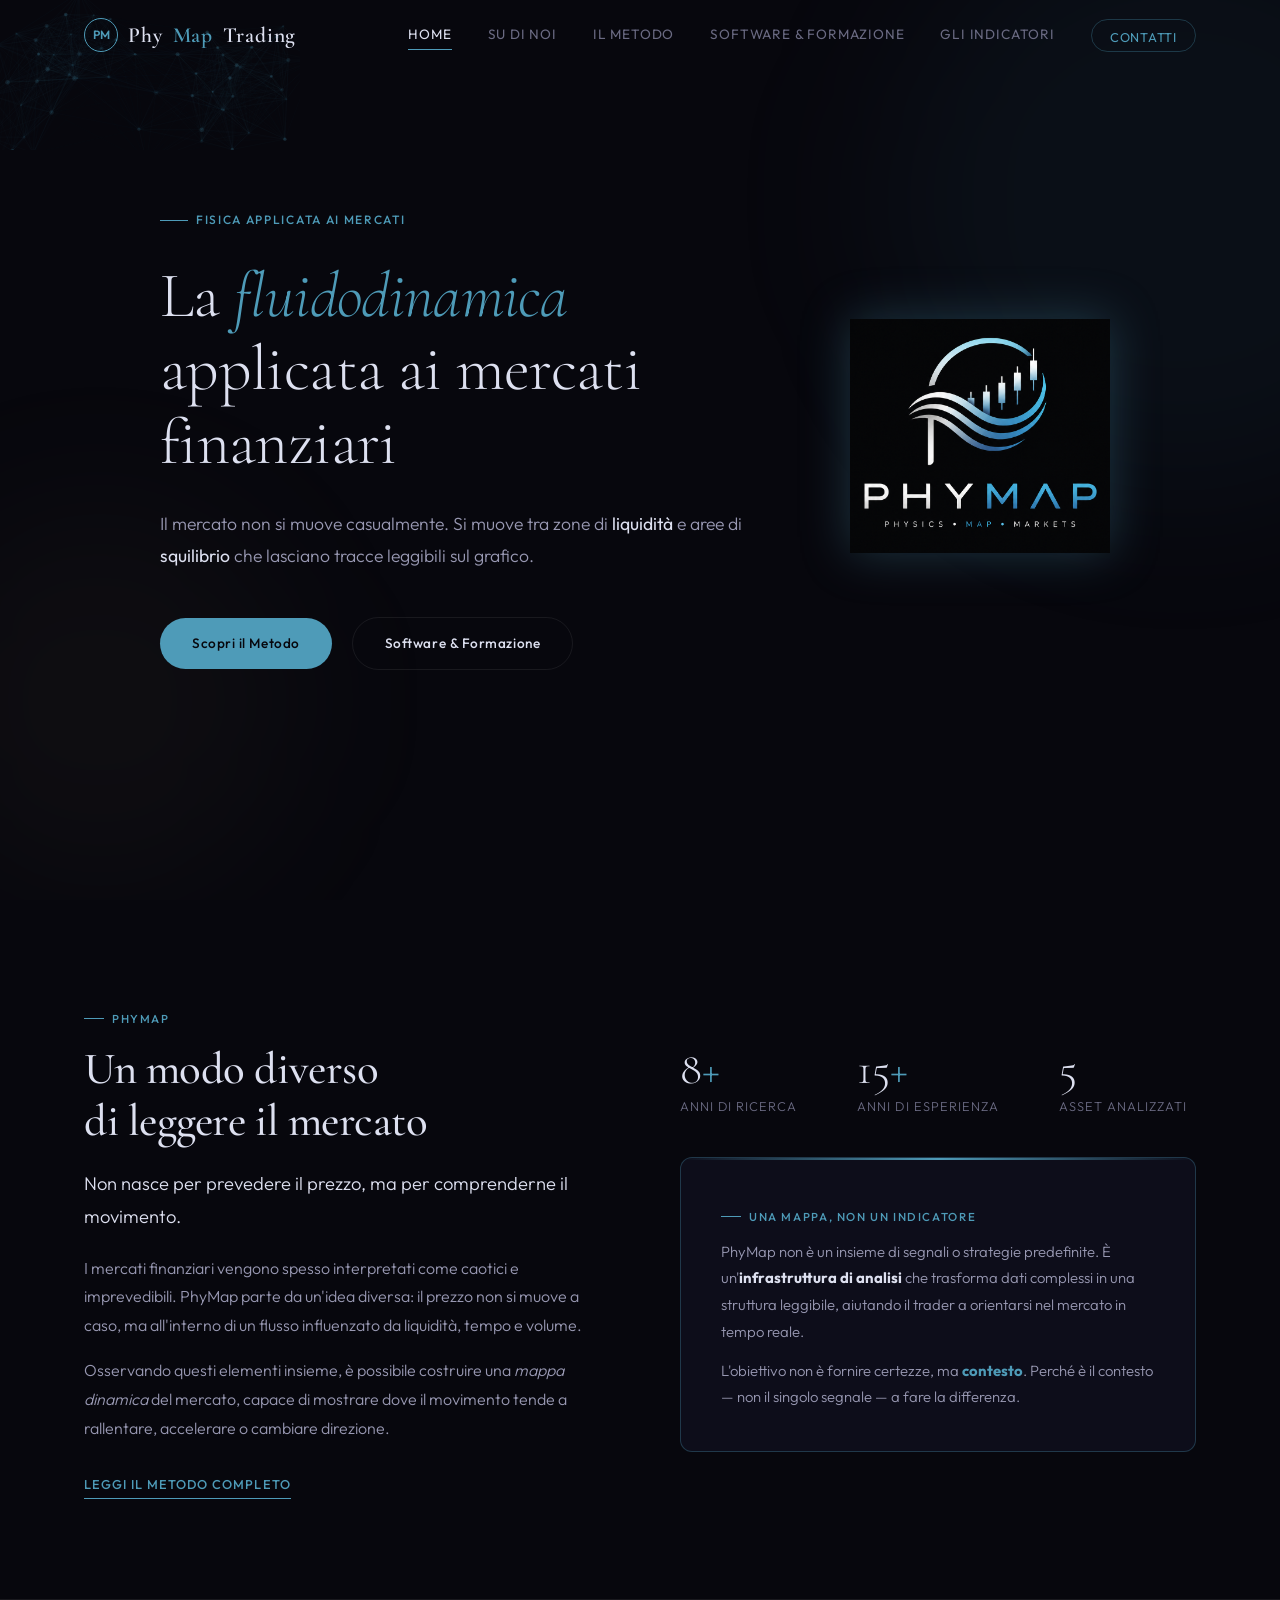
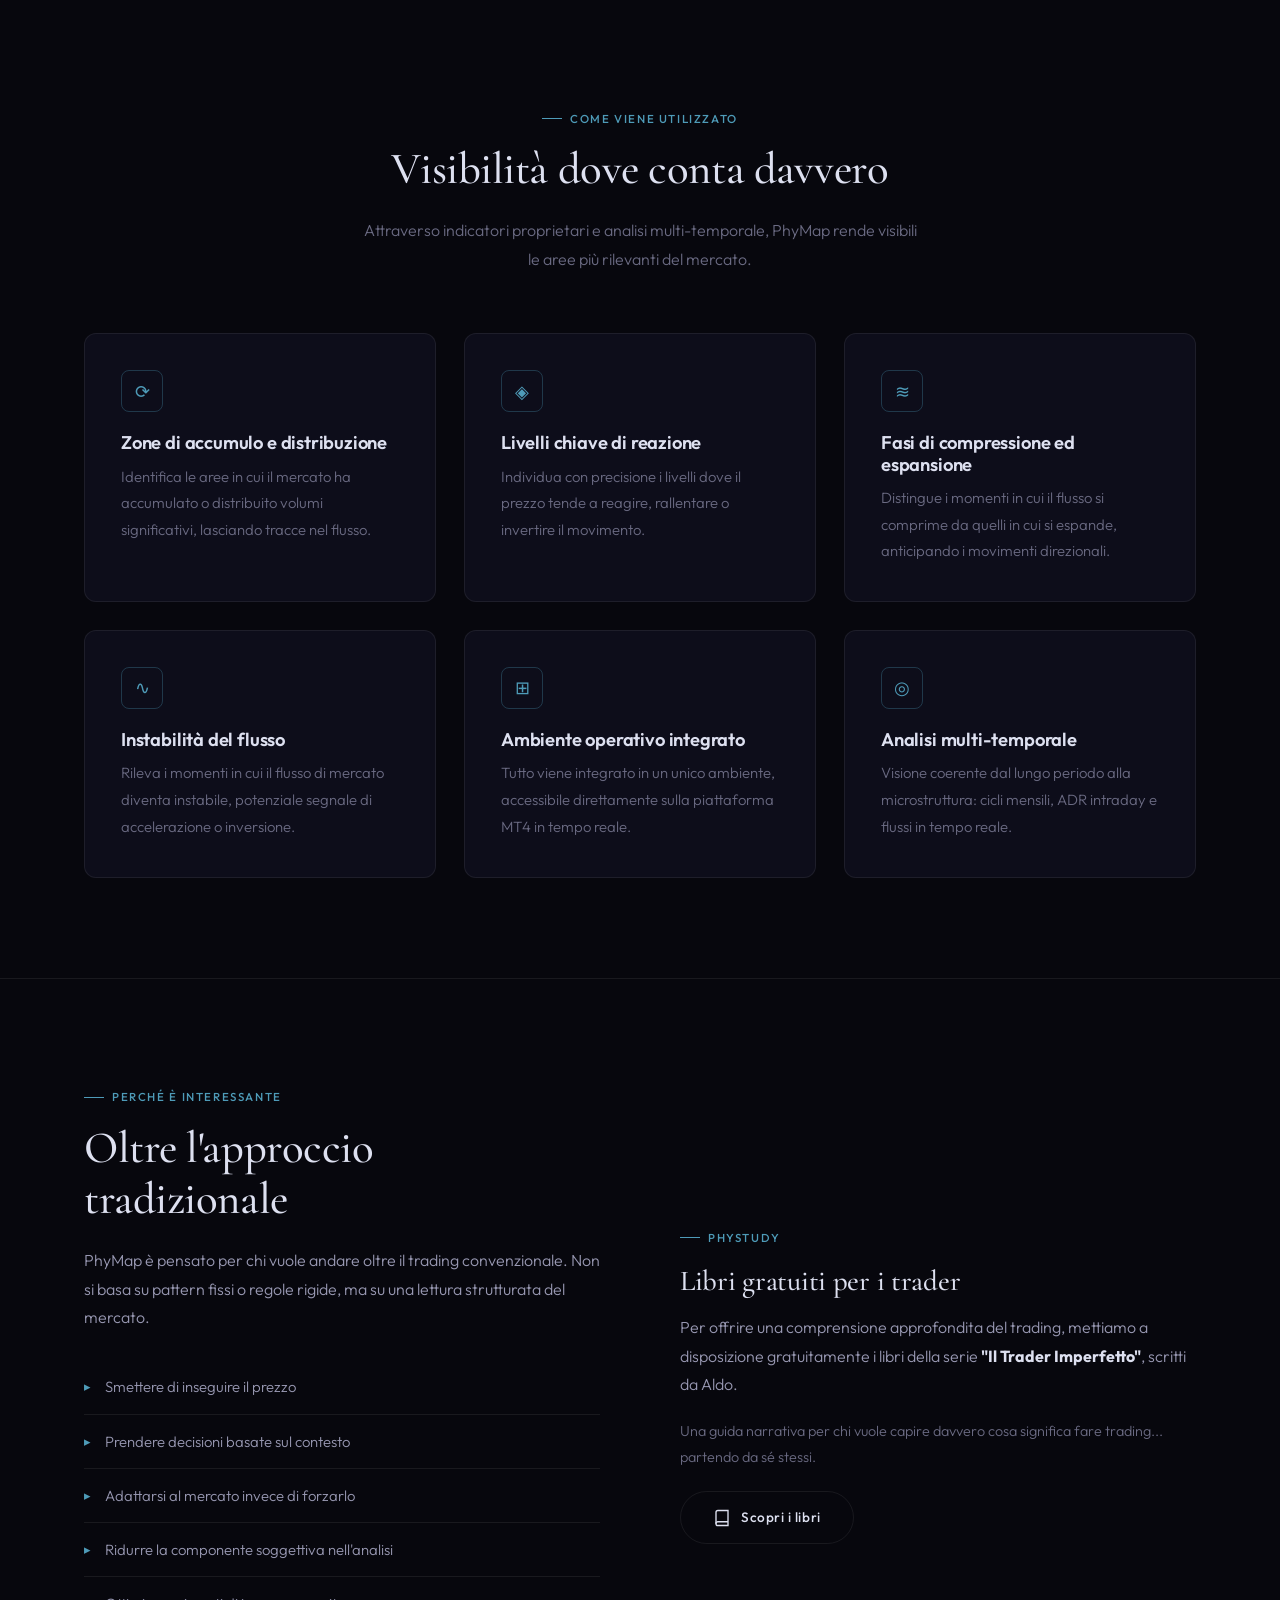
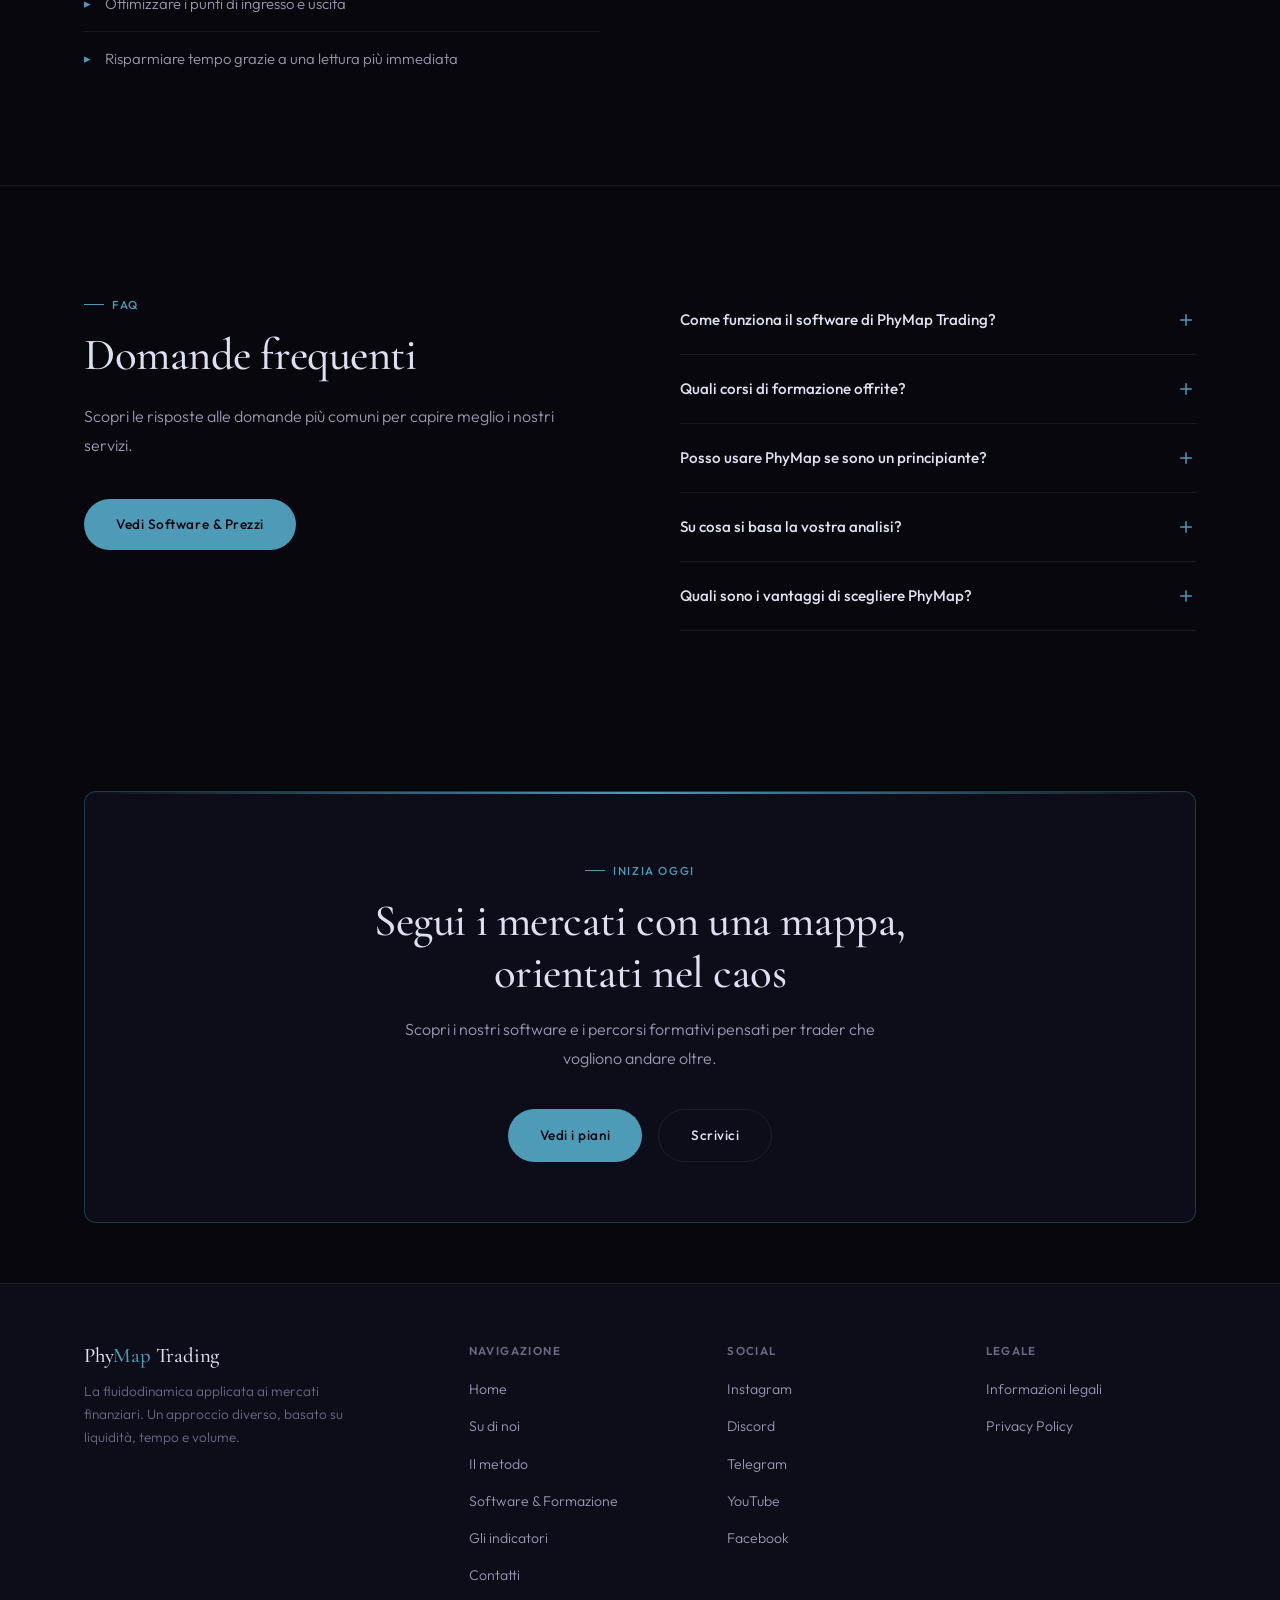
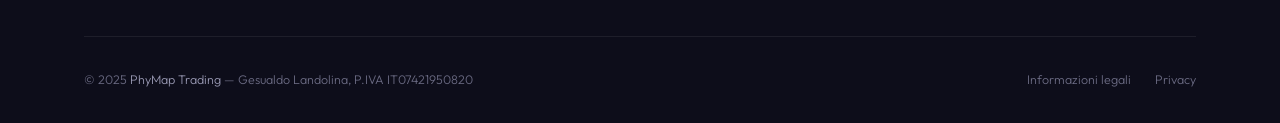
==== commit 6bfd6973: "Update index.html" ====
--- a/index.html
+++ b/index.html
@@ -23,7 +23,6 @@
       <a href="il-metodo.html">Il metodo</a>
       <a href="software-e-formazione.html">Software &amp; Formazione</a>
       <a href="phystudy-indicatori.html">Gli indicatori</a>
-      </div>
       <a href="contatti.html" class="nav__cta">Contatti</a>
     </div>
     <button class="nav__toggle" aria-label="Menu">
@@ -180,14 +179,14 @@
         <div class="section-label">PhyStudy</div>
         <h3 style="margin-bottom:16px;">Libri gratuiti per i trader</h3>
         <p style="margin-bottom:20px;">
-          Per offrire una comprensione approfondita del trading, mettiamo a disposizione gratuitamente i libri della serie <strong style="color:var(--text);">"Il Trader Imperfetto"</strong>, scritti da Aldo. Le pubblicazioni sono accessibili all'interno di un canale Telegram dedicato.
+          Per offrire una comprensione approfondita del trading, mettiamo a disposizione gratuitamente i libri della serie <strong style="color:var(--text);">"Il Trader Imperfetto"</strong>, scritti da Aldo.
         </p>
         <p style="margin-bottom:20px; font-size:0.9rem; color:var(--text-muted);">
           Una guida narrativa per chi vuole capire davvero cosa significa fare trading... partendo da sé stessi.
         </p>
-        <a href="https://t.me/iltraderimperfetto" target="_blank" rel="noopener" class="btn btn--outline" style="gap:10px;">
-          <svg width="18" height="18" viewBox="0 0 24 24" fill="currentColor"><path d="M12 0C5.373 0 0 5.373 0 12s5.373 12 12 12 12-5.373 12-12S18.627 0 12 0zm5.894 8.221l-1.97 9.28c-.145.658-.537.818-1.084.508l-3-2.21-1.447 1.394c-.16.16-.295.295-.605.295l.213-3.053 5.56-5.023c.242-.213-.054-.333-.373-.12L7.16 13.67l-2.92-.913c-.635-.197-.648-.635.136-.938l11.397-4.396c.528-.19.993.13.82.938l-.699-.14z"/></svg>
-          Leggi i libri su Telegram
+        <a href="libri.html" class="btn btn--outline" style="gap:10px;">
+          <svg width="18" height="18" viewBox="0 0 24 24" fill="none" stroke="currentColor" stroke-width="1.8"><path d="M4 19.5A2.5 2.5 0 0 1 6.5 17H20"/><path d="M6.5 2H20v20H6.5A2.5 2.5 0 0 1 4 19.5v-15A2.5 2.5 0 0 1 6.5 2z"/></svg>
+          Scopri i libri
         </a>
       </div>
     </div>
@@ -308,6 +307,7 @@
           <li><a href="su-di-noi.html">Su di noi</a></li>
           <li><a href="il-metodo.html">Il metodo</a></li>
           <li><a href="software-e-formazione.html">Software &amp; Formazione</a></li>
+          <li><a href="phystudy-indicatori.html">Gli indicatori</a></li>
           <li><a href="contatti.html">Contatti</a></li>
         </ul>
       </div>
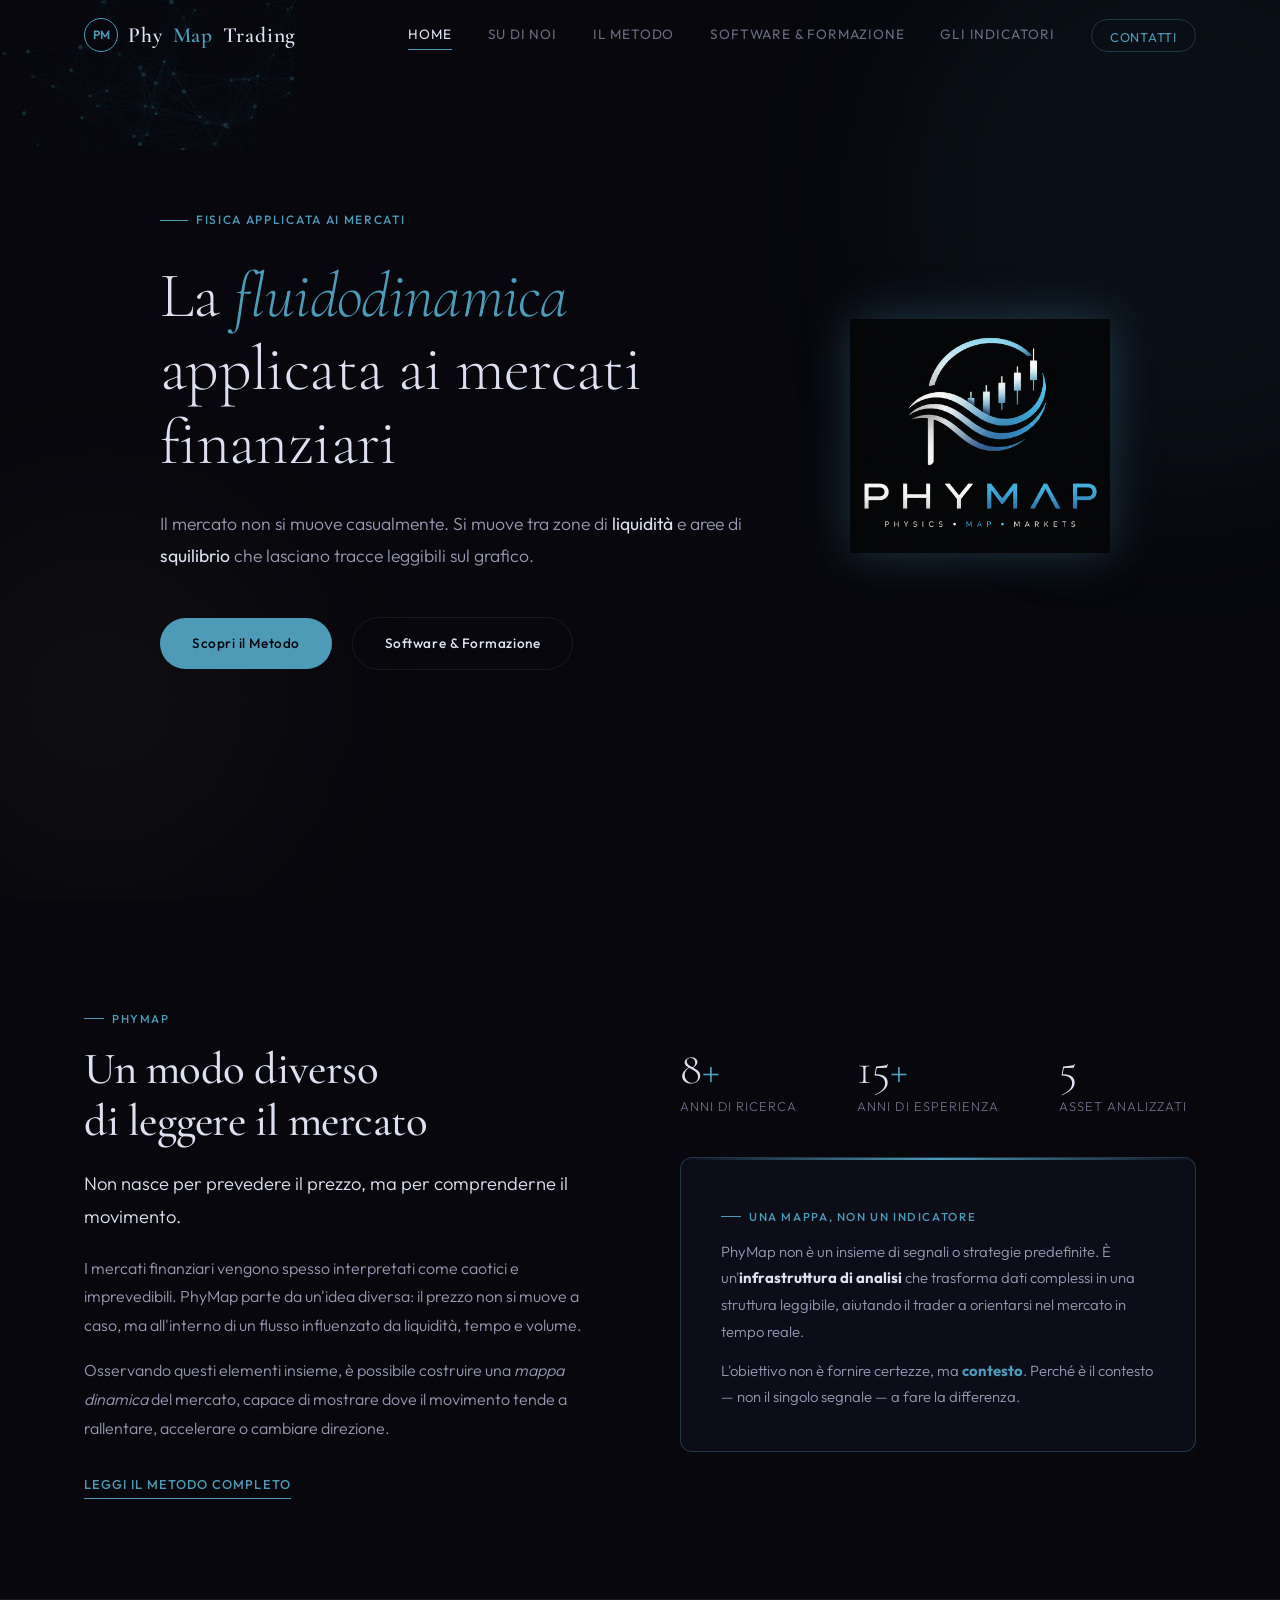
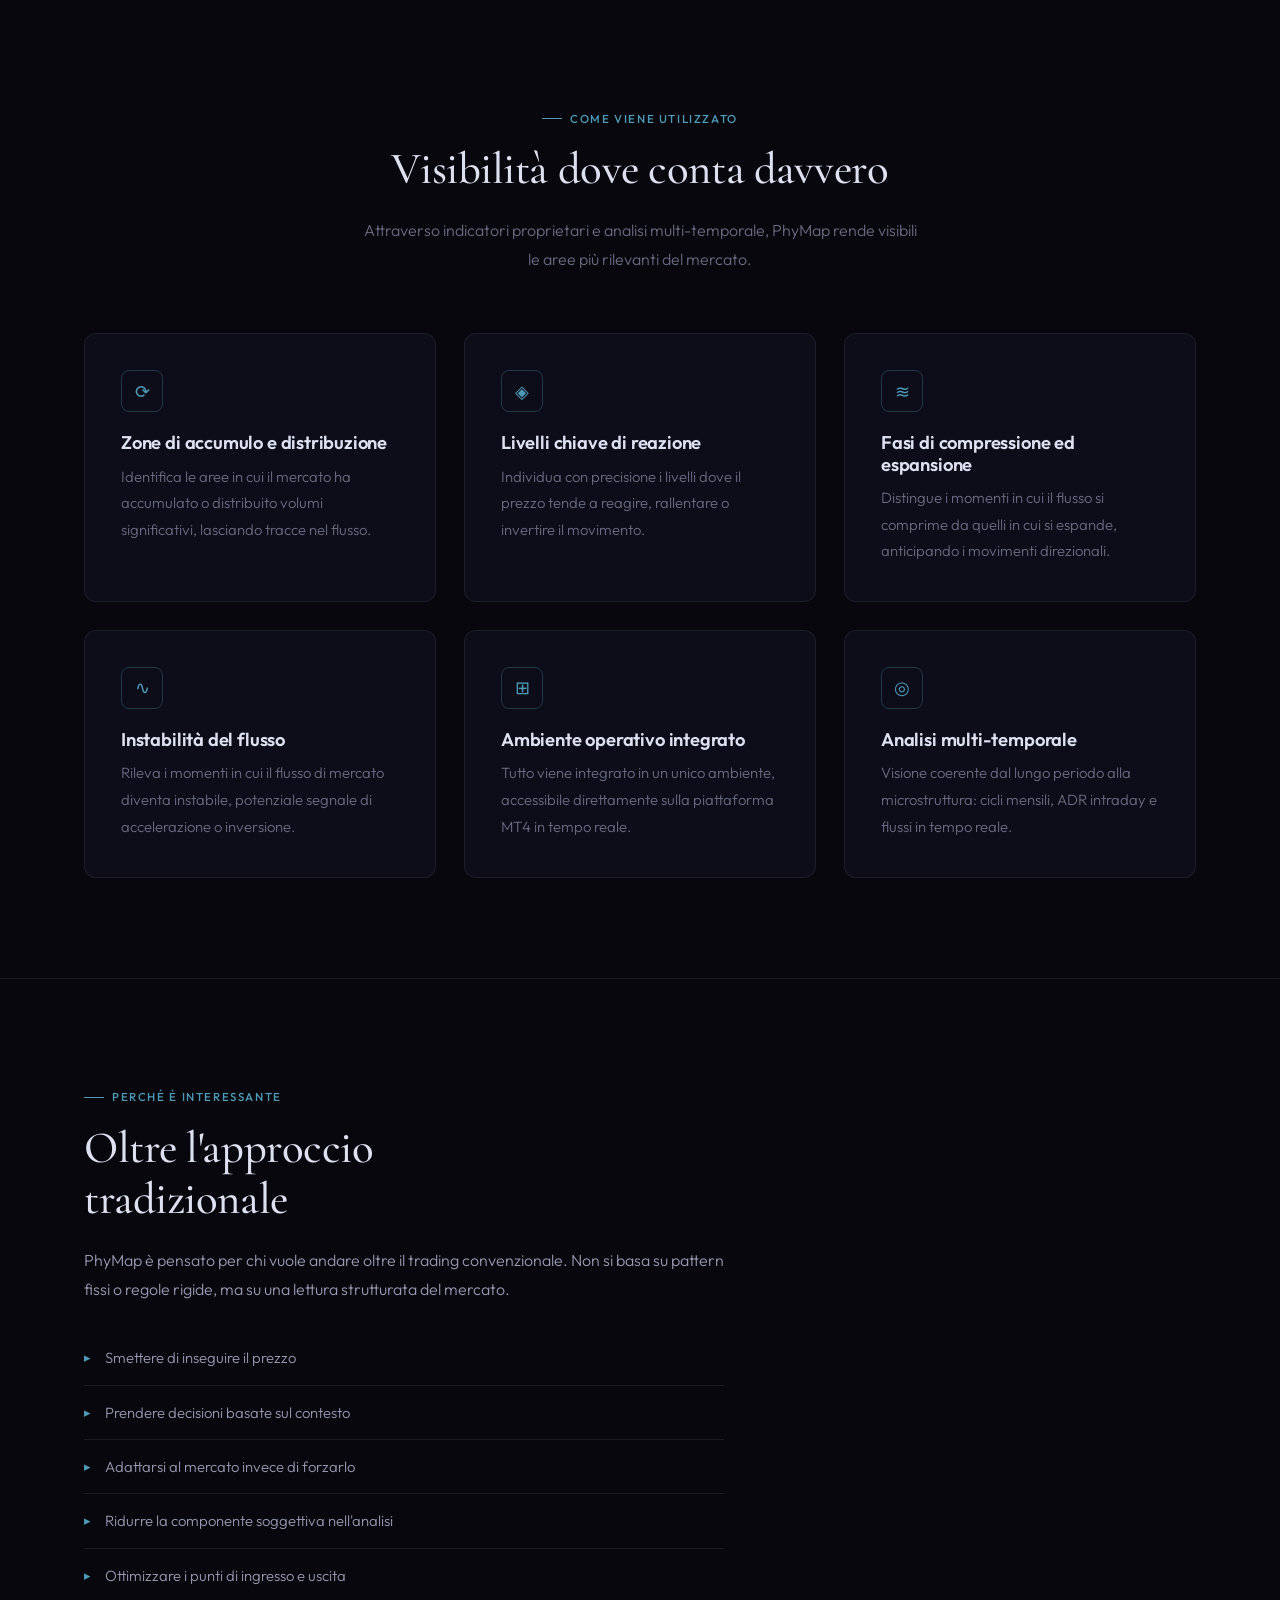
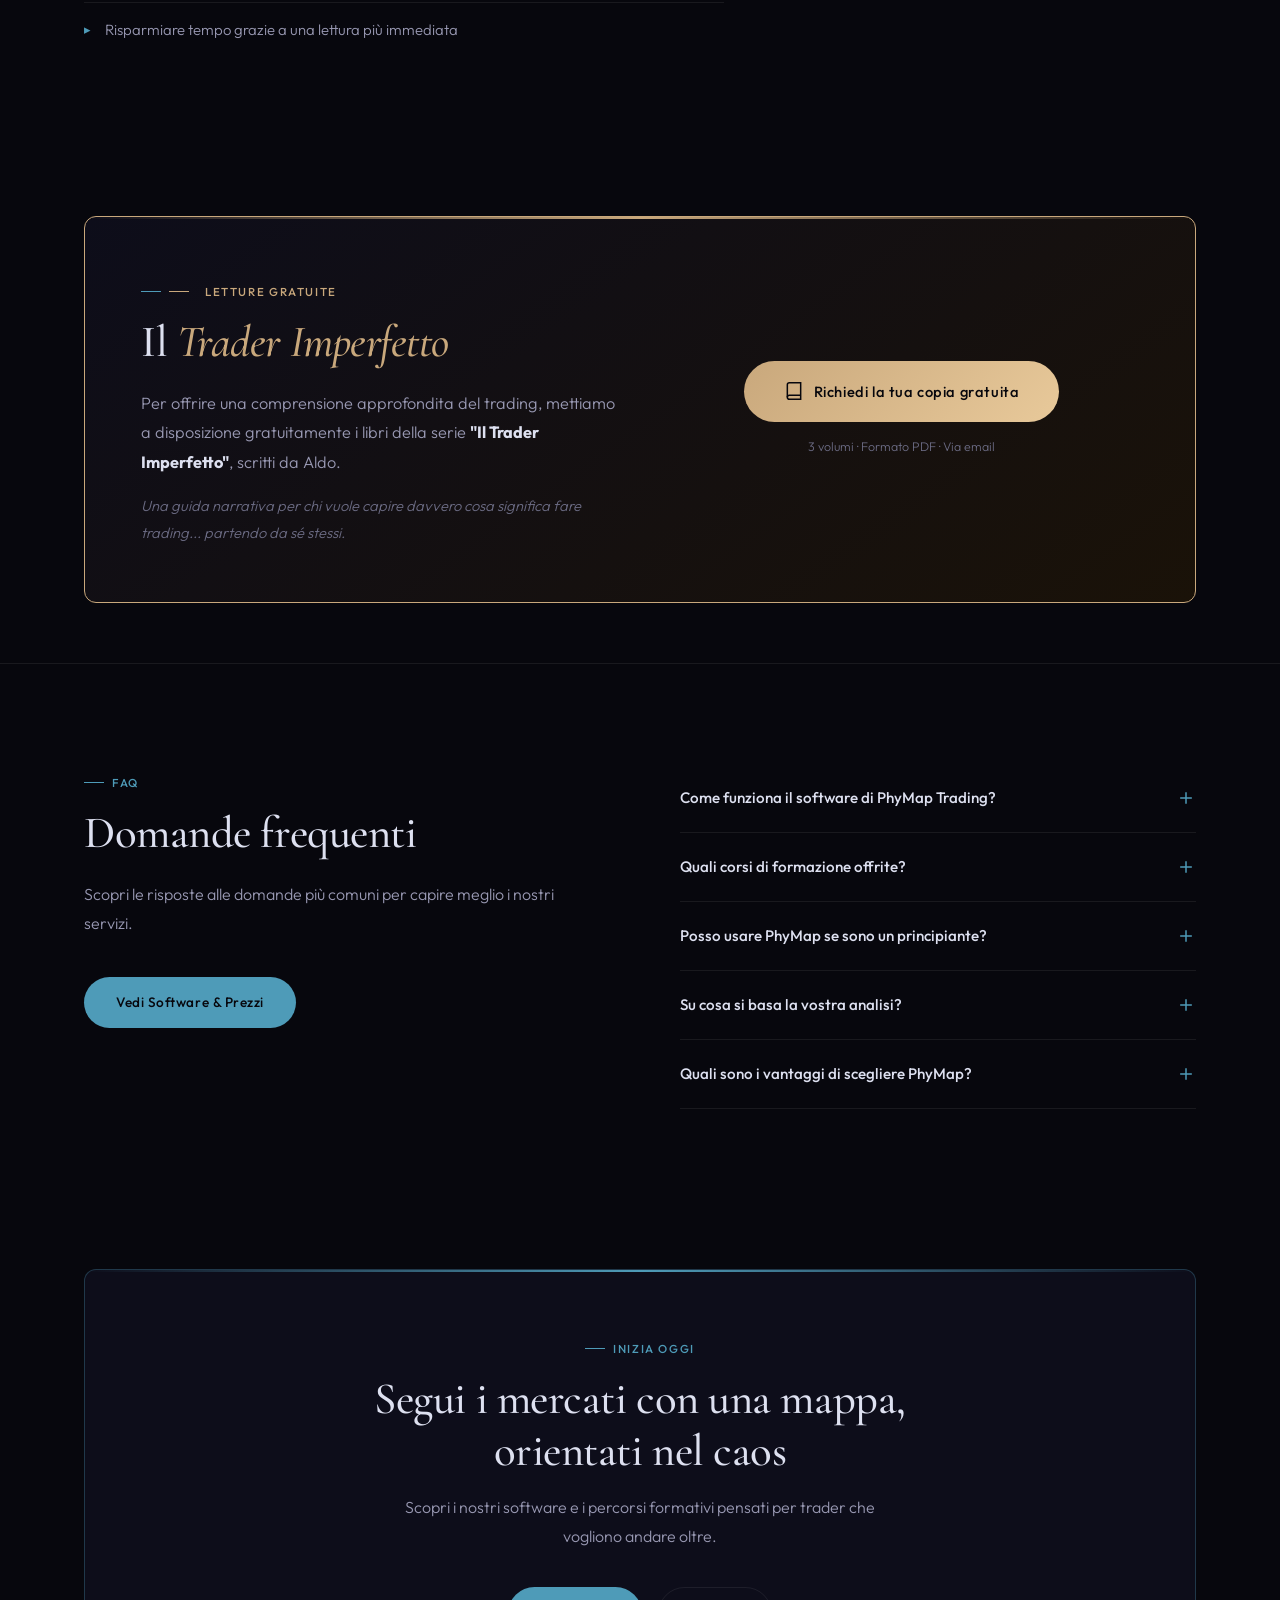
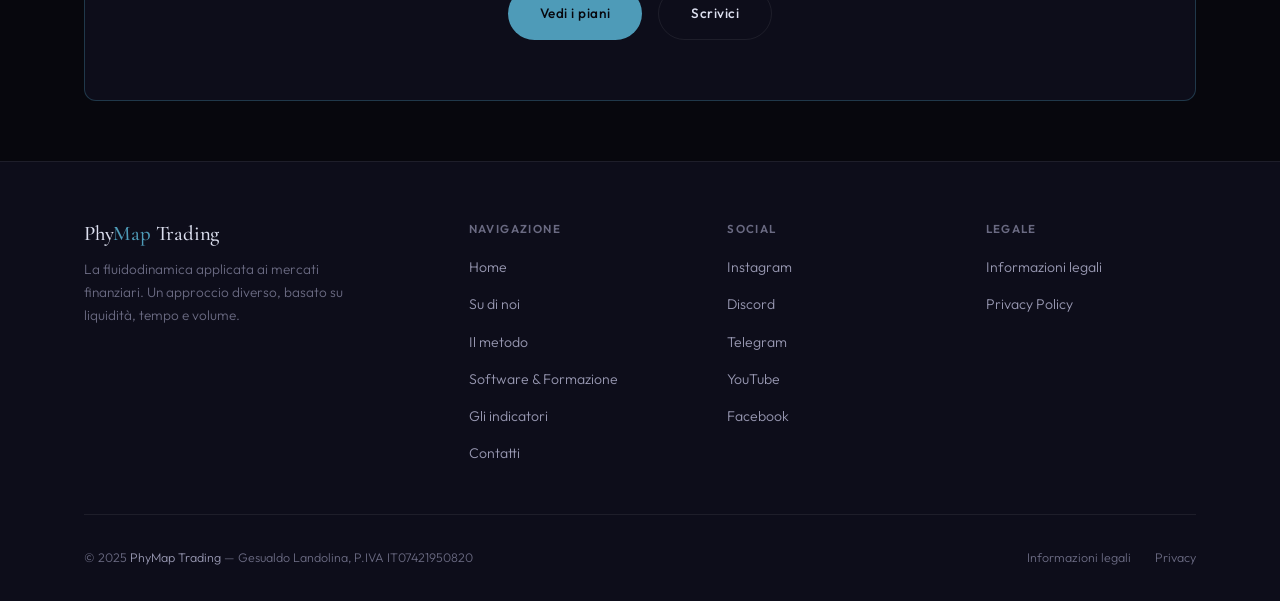
==== commit fb685794: "Update index.html" ====
--- a/index.html
+++ b/index.html
@@ -159,35 +159,47 @@
 <!-- ═══ WHY PHYMAP ════════════════════════════════════════ -->
 <section>
   <div class="container">
-    <div class="grid-2" style="gap:80px; align-items:center;">
-      <div class="reveal">
-        <div class="section-label">Perché è interessante</div>
-        <h2 class="section-title">Oltre l'approccio<br>tradizionale</h2>
-        <p style="margin-bottom:28px;">
-          PhyMap è pensato per chi vuole andare oltre il trading convenzionale. Non si basa su pattern fissi o regole rigide, ma su una lettura strutturata del mercato.
-        </p>
-        <ul class="feature-list">
-          <li>Smettere di inseguire il prezzo</li>
-          <li>Prendere decisioni basate sul contesto</li>
-          <li>Adattarsi al mercato invece di forzarlo</li>
-          <li>Ridurre la componente soggettiva nell'analisi</li>
-          <li>Ottimizzare i punti di ingresso e uscita</li>
-          <li>Risparmiare tempo grazie a una lettura più immediata</li>
-        </ul>
-      </div>
-      <div class="reveal reveal-delay-2">
-        <div class="section-label">PhyStudy</div>
-        <h3 style="margin-bottom:16px;">Libri gratuiti per i trader</h3>
-        <p style="margin-bottom:20px;">
-          Per offrire una comprensione approfondita del trading, mettiamo a disposizione gratuitamente i libri della serie <strong style="color:var(--text);">"Il Trader Imperfetto"</strong>, scritti da Aldo.
-        </p>
-        <p style="margin-bottom:20px; font-size:0.9rem; color:var(--text-muted);">
-          Una guida narrativa per chi vuole capire davvero cosa significa fare trading... partendo da sé stessi.
-        </p>
-        <a href="libri.html" class="btn btn--outline" style="gap:10px;">
-          <svg width="18" height="18" viewBox="0 0 24 24" fill="none" stroke="currentColor" stroke-width="1.8"><path d="M4 19.5A2.5 2.5 0 0 1 6.5 17H20"/><path d="M6.5 2H20v20H6.5A2.5 2.5 0 0 1 4 19.5v-15A2.5 2.5 0 0 1 6.5 2z"/></svg>
-          Scopri i libri
-        </a>
+    <div class="reveal">
+      <div class="section-label">Perché è interessante</div>
+      <h2 class="section-title">Oltre l'approccio<br>tradizionale</h2>
+      <p style="margin-bottom:28px; max-width:640px;">
+        PhyMap è pensato per chi vuole andare oltre il trading convenzionale. Non si basa su pattern fissi o regole rigide, ma su una lettura strutturata del mercato.
+      </p>
+      <ul class="feature-list" style="max-width:640px;">
+        <li>Smettere di inseguire il prezzo</li>
+        <li>Prendere decisioni basate sul contesto</li>
+        <li>Adattarsi al mercato invece di forzarlo</li>
+        <li>Ridurre la componente soggettiva nell'analisi</li>
+        <li>Ottimizzare i punti di ingresso e uscita</li>
+        <li>Risparmiare tempo grazie a una lettura più immediata</li>
+      </ul>
+    </div>
+  </div>
+</section>
+
+<!-- ═══ BOOKS HIGHLIGHT ═══════════════════════════════════ -->
+<section class="tight">
+  <div class="container">
+    <div class="reveal" style="background:linear-gradient(145deg, var(--surface), #1A1208); border:1px solid var(--gold); border-radius:var(--radius); padding:56px; position:relative; overflow:hidden;">
+      <div style="position:absolute; top:0; left:0; right:0; height:2px; background:linear-gradient(90deg, transparent, var(--gold), transparent);"></div>
+      <div class="grid-2" style="gap:48px; align-items:center;">
+        <div>
+          <div class="section-label" style="color:var(--gold);"><span style="display:inline-block; width:20px; height:1px; background:var(--gold); margin-right:8px;"></span>Letture gratuite</div>
+          <h2 class="section-title" style="margin-bottom:20px;">Il <em class="gold-text" style="font-style:italic;">Trader Imperfetto</em></h2>
+          <p style="margin-bottom:16px; font-size:1.02rem;">
+            Per offrire una comprensione approfondita del trading, mettiamo a disposizione gratuitamente i libri della serie <strong style="color:var(--text);">"Il Trader Imperfetto"</strong>, scritti da Aldo.
+          </p>
+          <p style="margin-bottom:0; font-size:0.92rem; color:var(--text-muted); font-style:italic;">
+            Una guida narrativa per chi vuole capire davvero cosa significa fare trading... partendo da sé stessi.
+          </p>
+        </div>
+        <div style="text-align:center;">
+          <a href="libri.html" class="btn btn--gold" style="gap:10px; font-size:0.92rem; padding:18px 40px;">
+            <svg width="20" height="20" viewBox="0 0 24 24" fill="none" stroke="currentColor" stroke-width="1.8"><path d="M4 19.5A2.5 2.5 0 0 1 6.5 17H20"/><path d="M6.5 2H20v20H6.5A2.5 2.5 0 0 1 4 19.5v-15A2.5 2.5 0 0 1 6.5 2z"/></svg>
+            Richiedi la tua copia gratuita
+          </a>
+          <p style="margin-top:14px; font-size:0.78rem; color:var(--text-muted);">3 volumi · Formato PDF · Via email</p>
+        </div>
       </div>
     </div>
   </div>
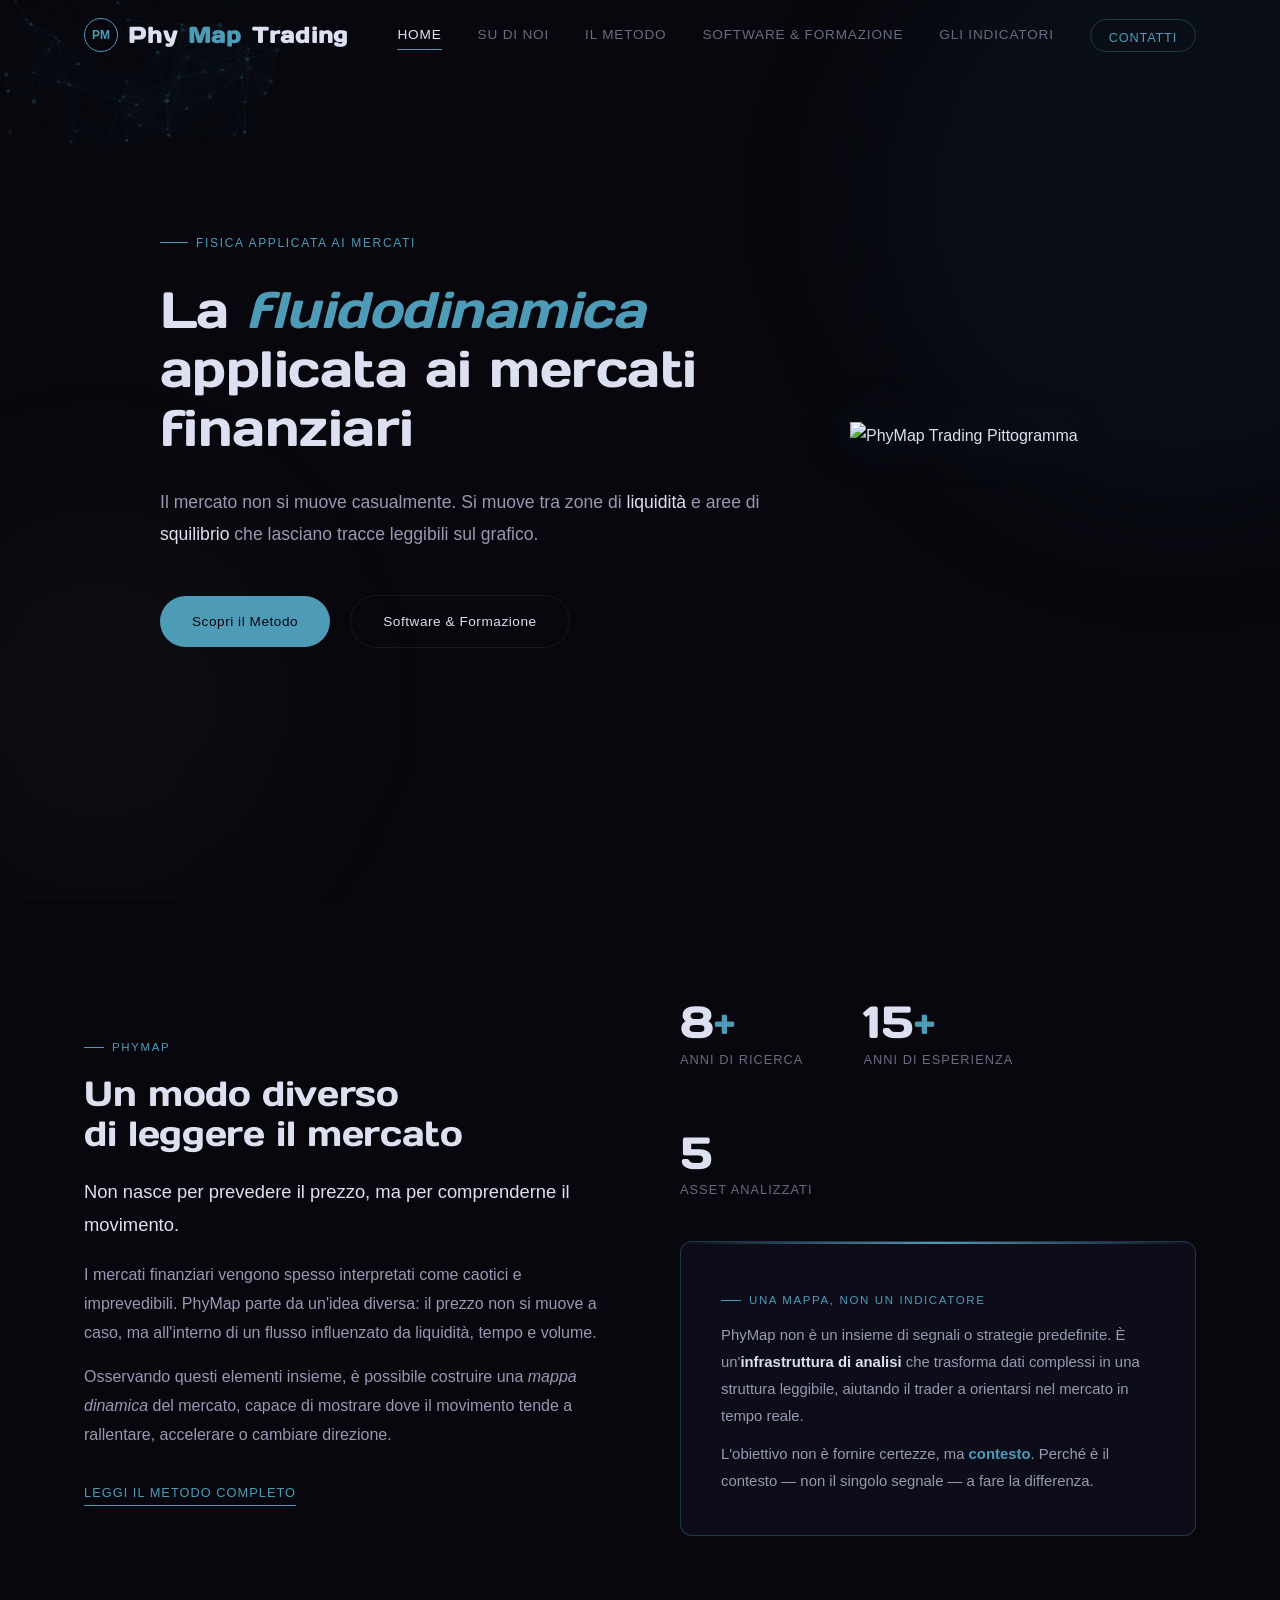
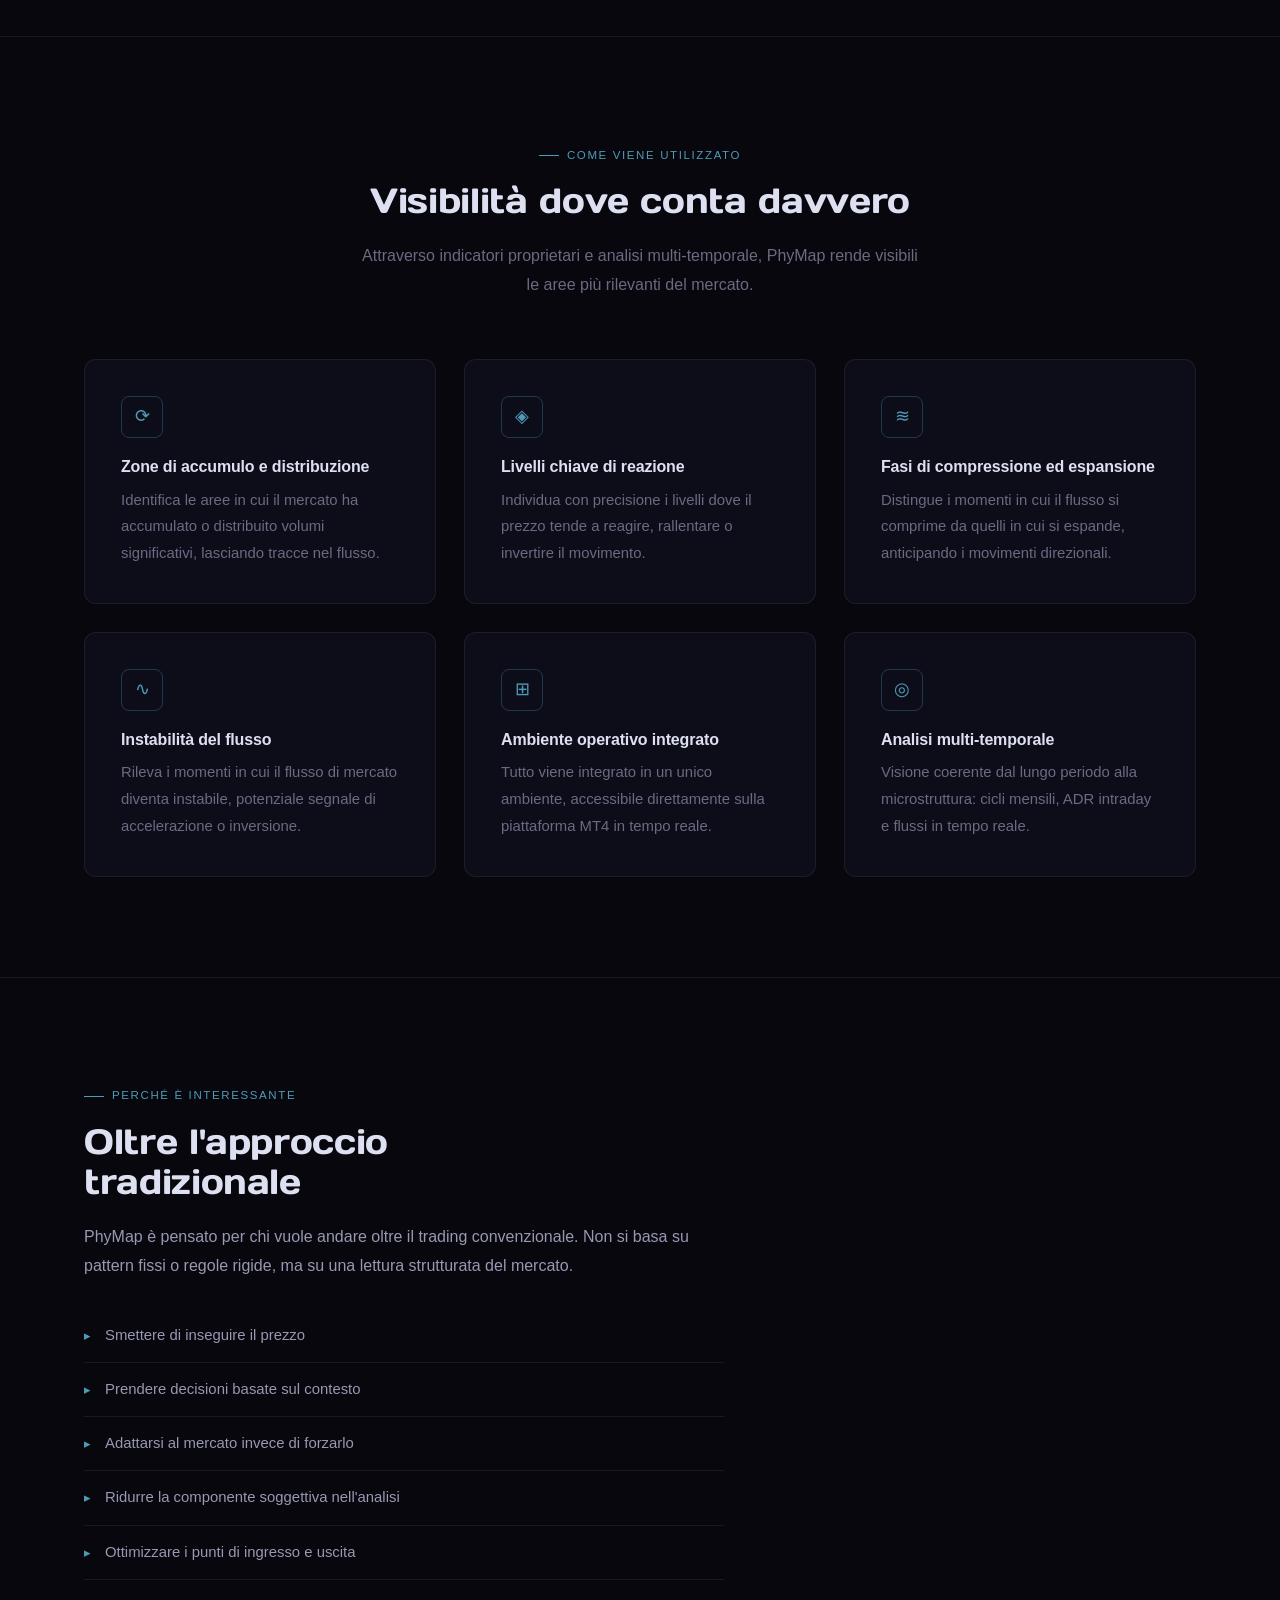
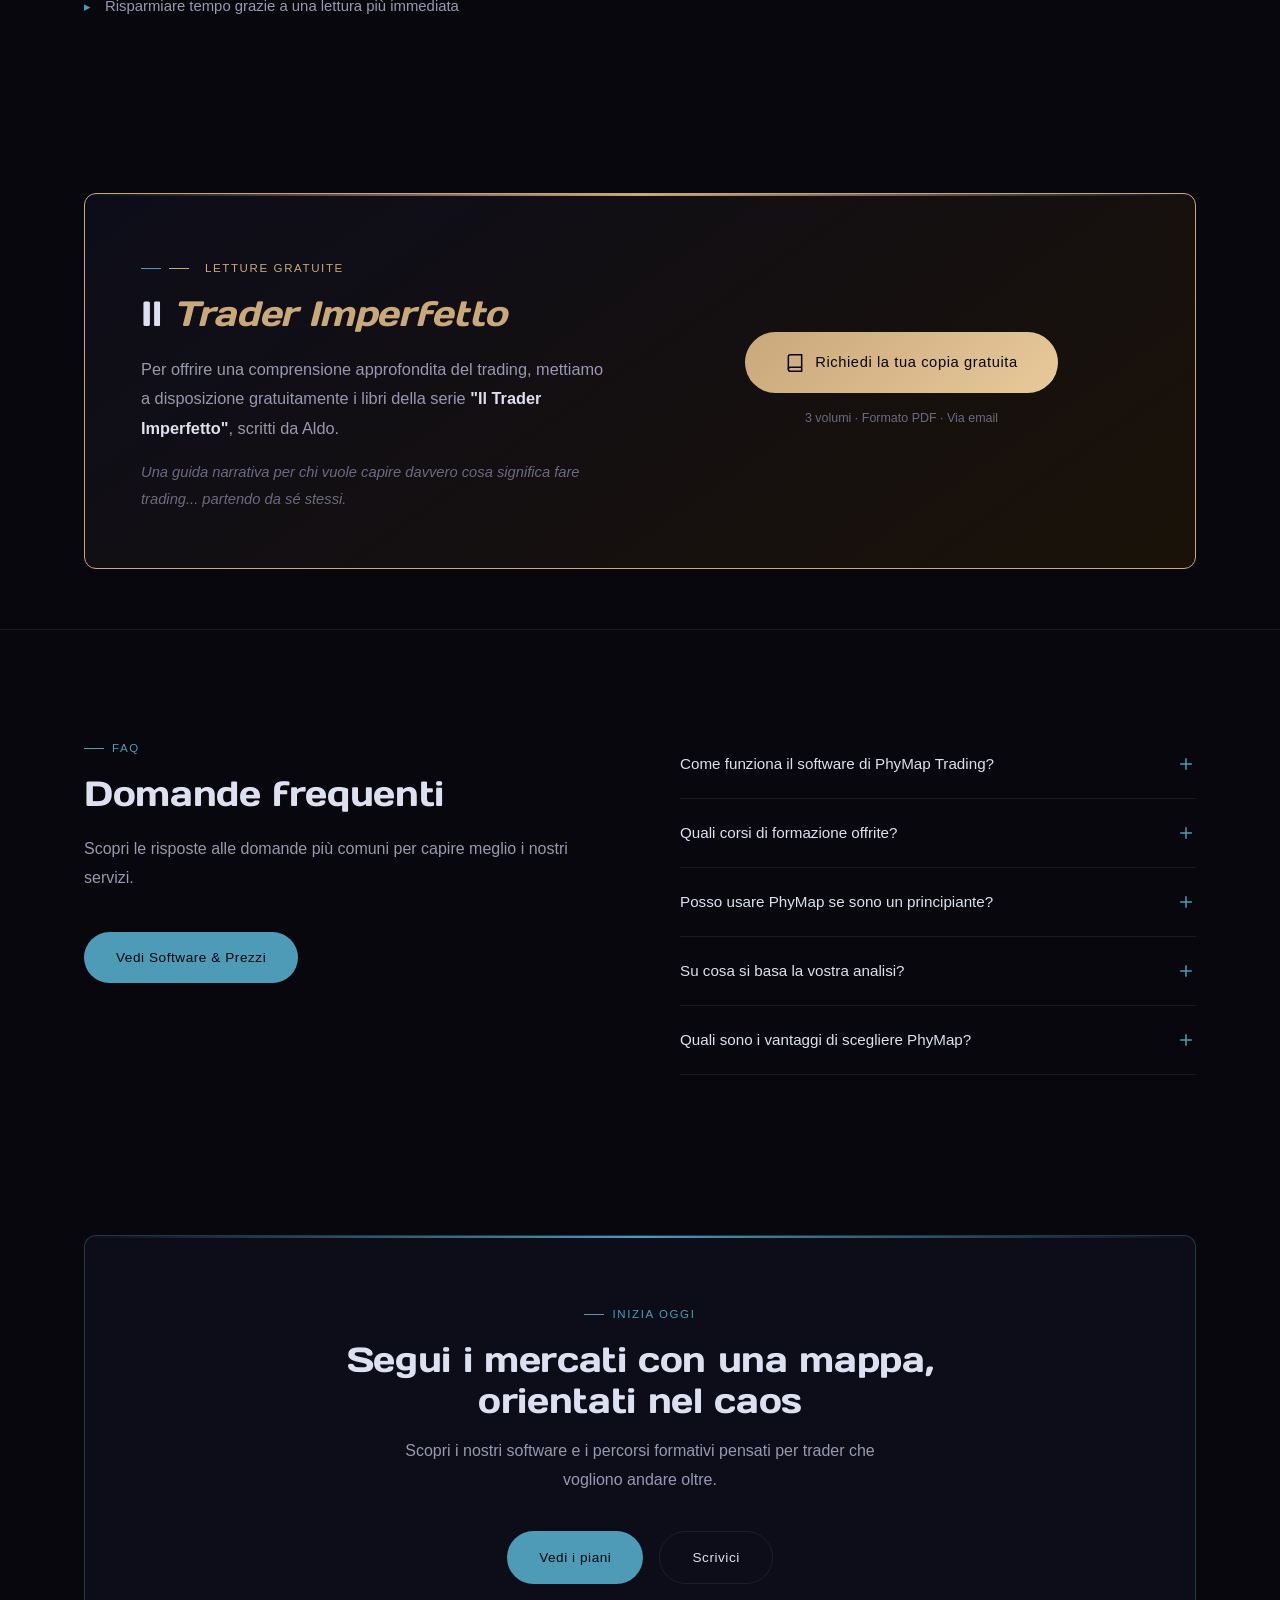
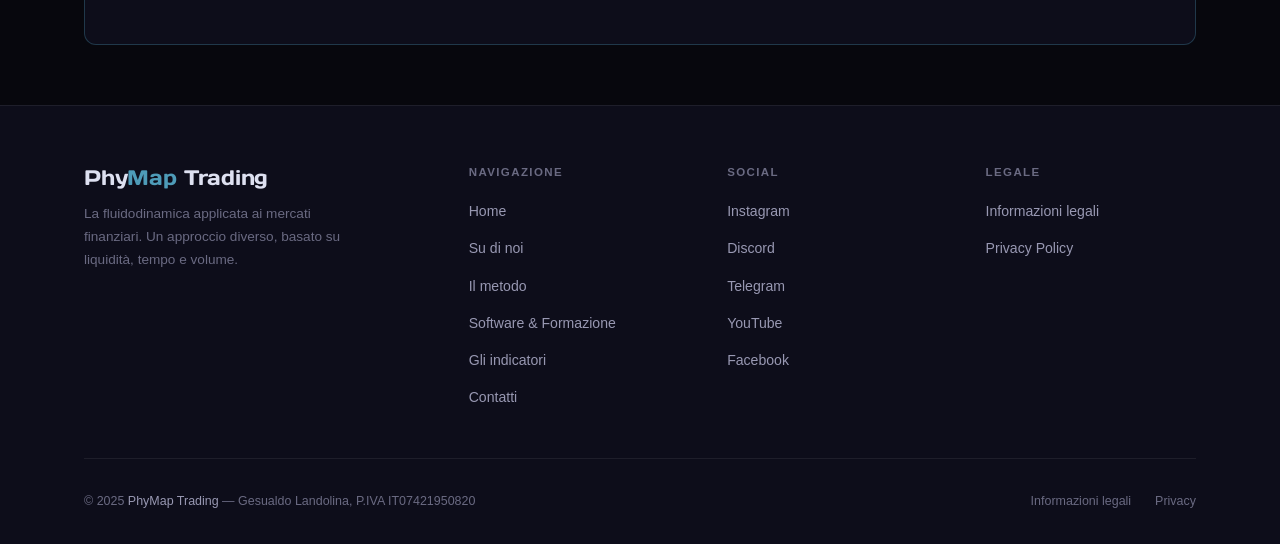
==== commit 6b77816d: "Update index.html" ====
--- a/index.html
+++ b/index.html
@@ -54,7 +54,7 @@
         </div>
       </div>
       <div class="hero__logo-wrap">
-        <img src="LOGO PhyMap.png" alt="PhyMap Trading Logo" class="hero__logo-img" />
+        <img src="Pittogramma_Chiaro.png" alt="PhyMap Trading Pittogramma" class="hero__logo-img" />
       </div>
     </div>
   </div>
--- a/style.css
+++ b/style.css
@@ -3,7 +3,15 @@
    Dark luxury financial aesthetic · Fluid dynamics theme
    ============================================================ */
 
-@import url('https://fonts.googleapis.com/css2?family=Cormorant+Garamond:ital,wght@0,300;0,400;0,500;0,600;0,700;1,300;1,400;1,600&family=Outfit:wght@300;400;500;600&display=swap');
+@font-face {
+  font-family: 'DaysOne';
+  src: url('DaysOne-Regular.ttf') format('truetype');
+  font-weight: normal;
+  font-style: normal;
+  font-display: swap;
+}
+
+@import url('https://fonts.googleapis.com/css2?family=Outfit:wght@300;400;500;600&display=swap');
 
 /* ─── Design Tokens ─────────────────────────────────────── */
 :root {
@@ -44,15 +52,15 @@
 
 /* ─── Typography ─────────────────────────────────────────── */
 h1, h2, h3, h4 {
-  font-family: 'Cormorant Garamond', serif;
-  font-weight: 500;
+  font-family: 'DaysOne', sans-serif;
+  font-weight: 400;
   line-height: 1.15;
   letter-spacing: -0.01em;
 }
-h1 { font-size: clamp(2.4rem, 5vw, 4.2rem); font-weight: 300; }
-h2 { font-size: clamp(1.8rem, 3.5vw, 2.8rem); }
-h3 { font-size: clamp(1.3rem, 2.5vw, 1.8rem); }
-h4 { font-size: 1.15rem; font-weight: 600; font-family: 'Outfit', sans-serif; }
+h1 { font-size: clamp(2rem, 4vw, 3.4rem); }
+h2 { font-size: clamp(1.5rem, 3vw, 2.2rem); }
+h3 { font-size: clamp(1.1rem, 2vw, 1.5rem); }
+h4 { font-size: 1rem; font-family: 'Outfit', sans-serif; font-weight: 600; }
 p  { color: var(--text-dim); font-size: 1rem; line-height: 1.8; }
 
 .accent-text  { color: var(--accent); }
@@ -104,7 +112,7 @@
   display: flex;
   align-items: center;
   gap: 10px;
-  font-family: 'Cormorant Garamond', serif;
+  font-family: 'DaysOne', sans-serif;
   font-size: 1.35rem;
   font-weight: 600;
   letter-spacing: 0.04em;
@@ -387,7 +395,7 @@
   margin-bottom: 8px;
 }
 .pricing-name {
-  font-family: 'Cormorant Garamond', serif;
+  font-family: 'DaysOne', sans-serif;
   font-size: 1.5rem;
   font-weight: 500;
   color: var(--text);
@@ -399,7 +407,7 @@
   margin-bottom: 24px;
 }
 .pricing-price {
-  font-family: 'Cormorant Garamond', serif;
+  font-family: 'DaysOne', sans-serif;
   font-size: 3rem;
   font-weight: 600;
   color: var(--text);
@@ -628,7 +636,7 @@
 }
 .stat { }
 .stat__num {
-  font-family: 'Cormorant Garamond', serif;
+  font-family: 'DaysOne', sans-serif;
   font-size: 2.8rem;
   font-weight: 300;
   color: var(--text);
@@ -639,7 +647,7 @@
 
 /* ─── Contact Section ─────────────────────────────────────── */
 .contact-email {
-  font-family: 'Cormorant Garamond', serif;
+  font-family: 'DaysOne', sans-serif;
   font-size: 1.6rem;
   font-weight: 400;
   color: var(--accent);
@@ -761,7 +769,7 @@
   margin-bottom: 32px;
 }
 .footer__brand h3 {
-  font-family: 'Cormorant Garamond', serif;
+  font-family: 'DaysOne', sans-serif;
   font-size: 1.3rem;
   font-weight: 500;
   margin-bottom: 12px;
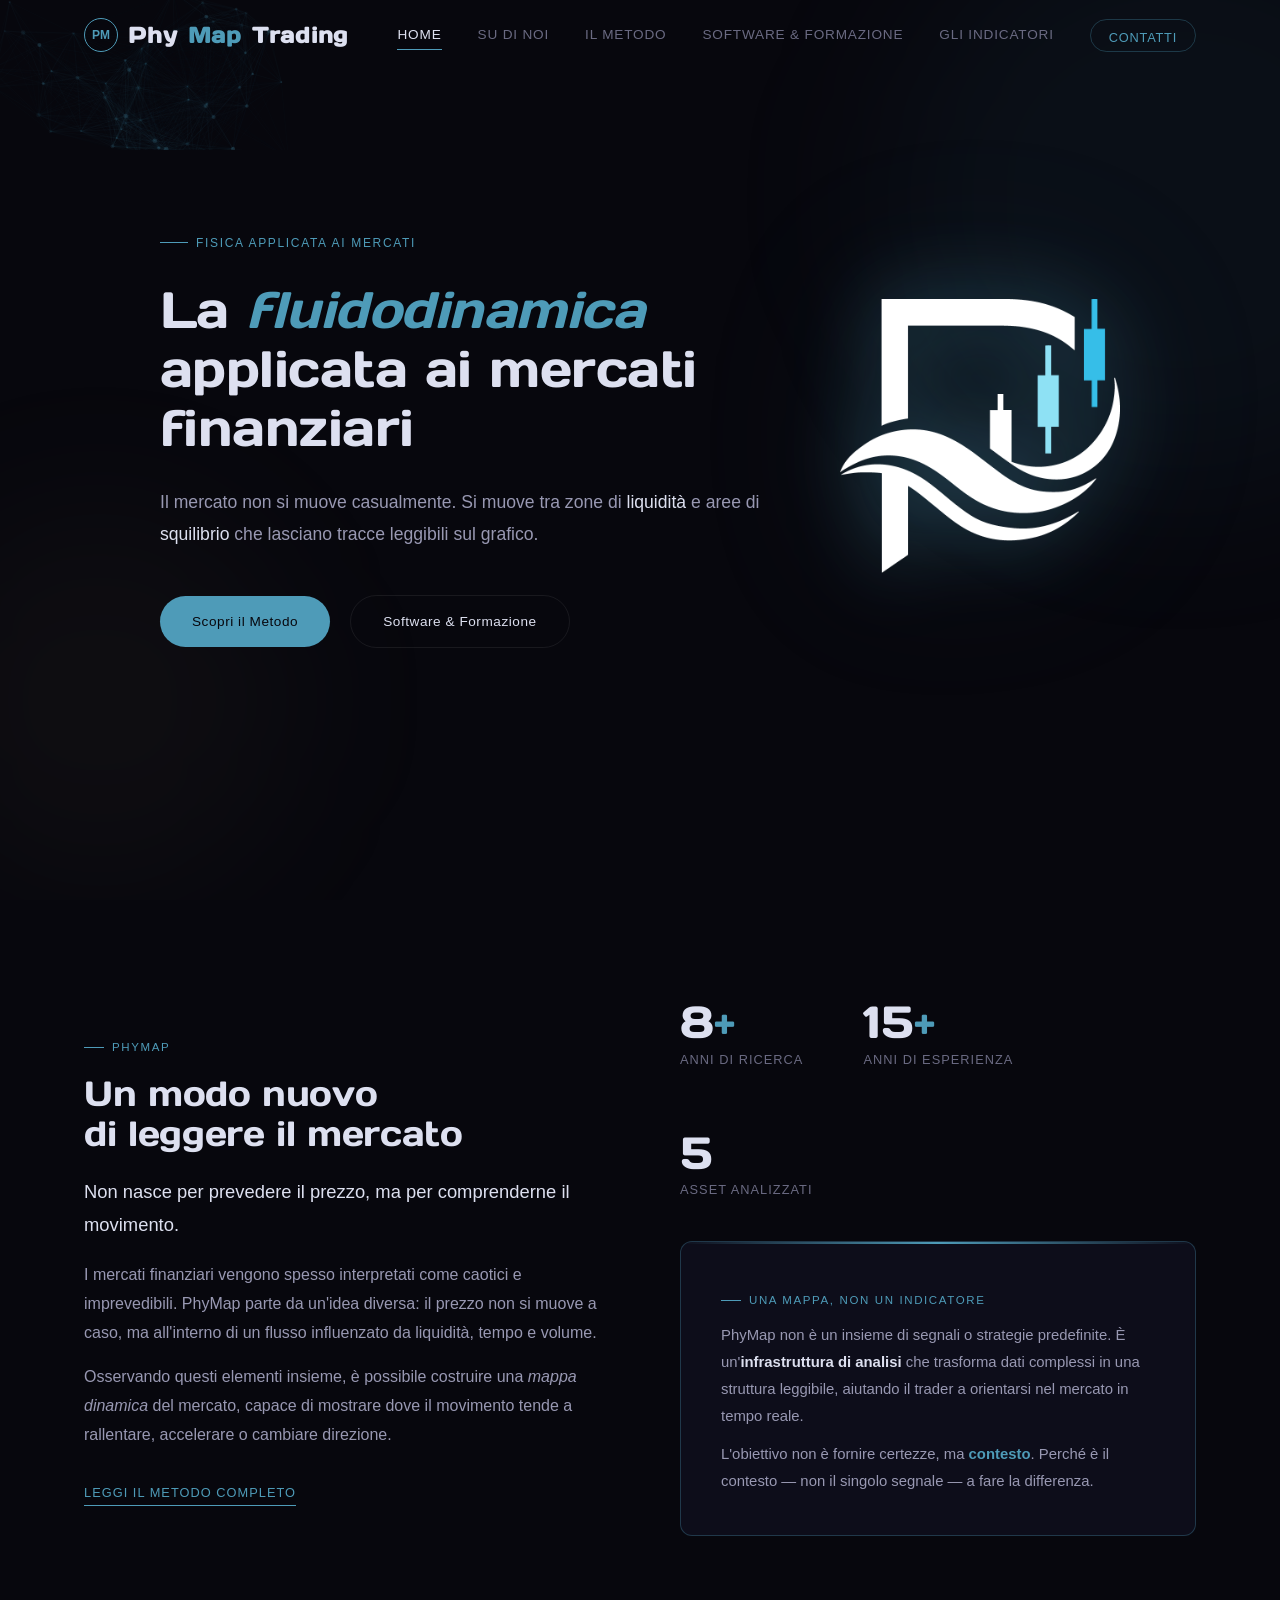
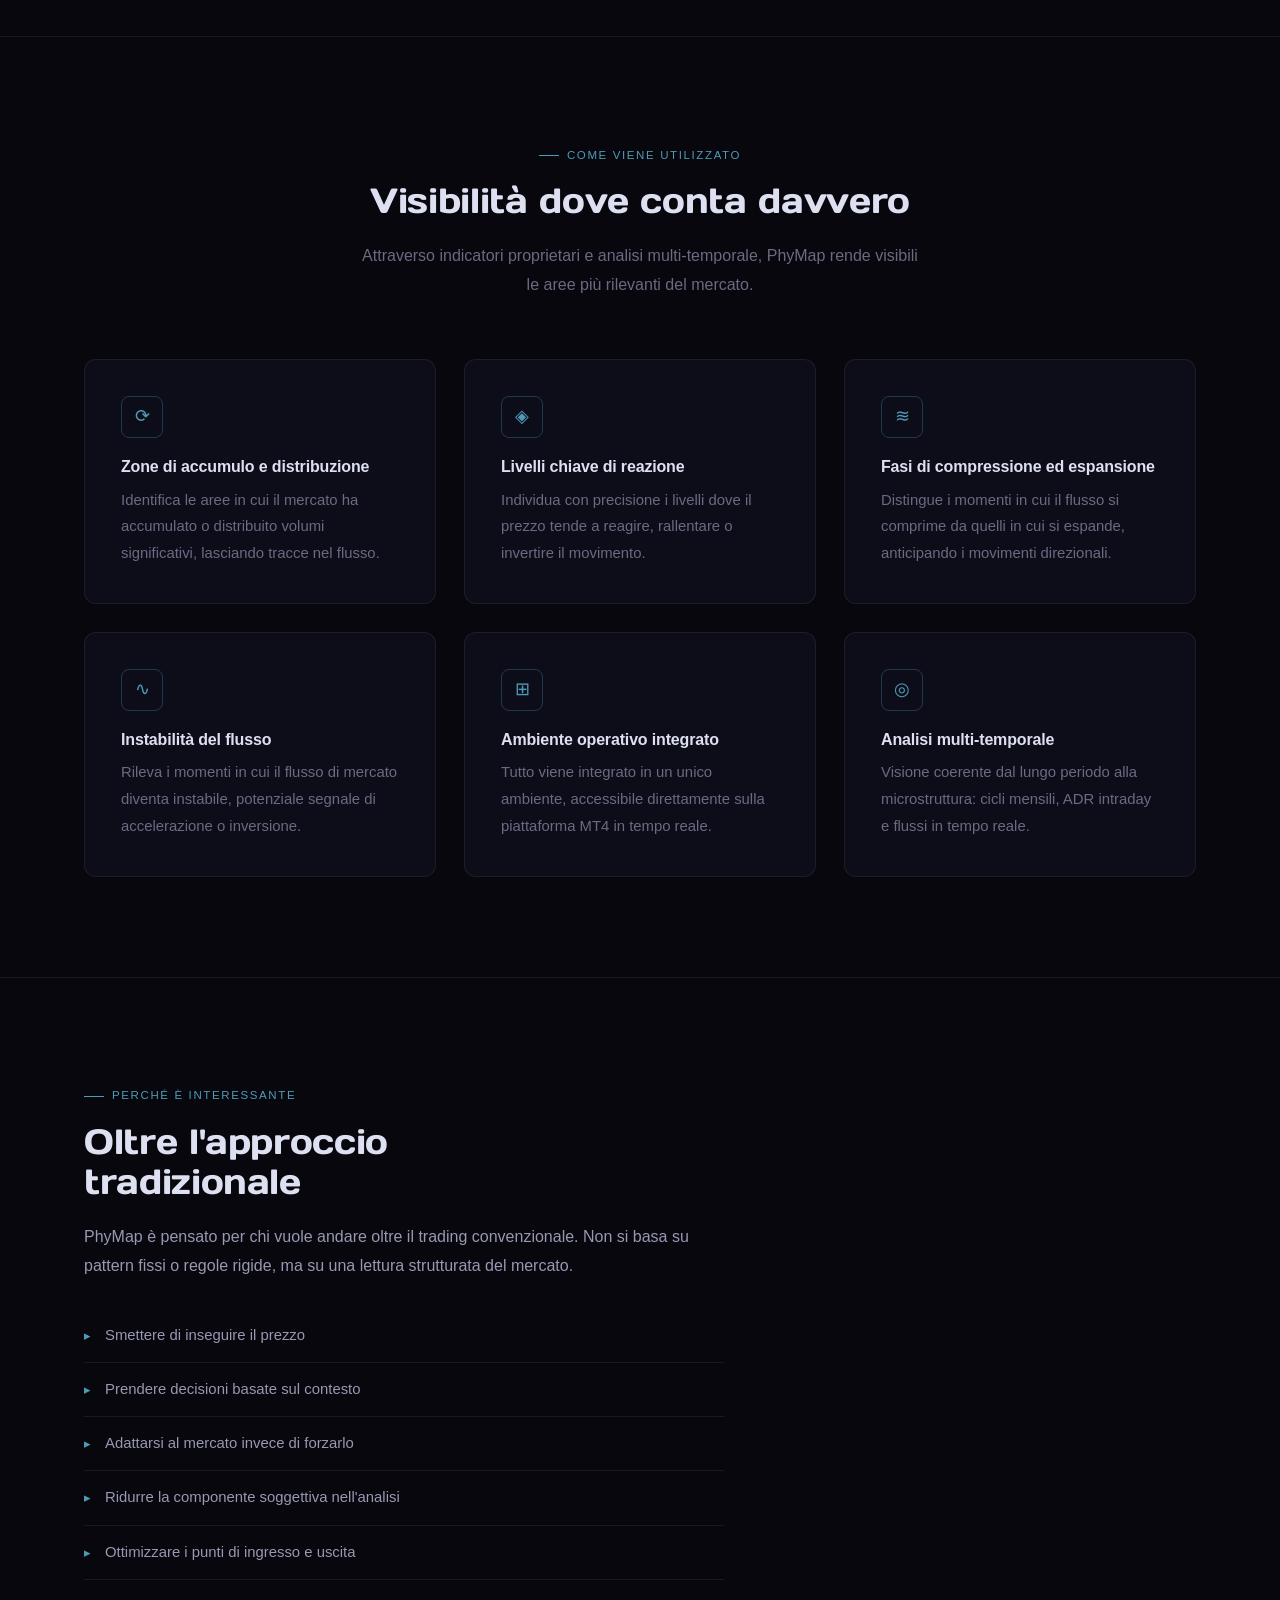
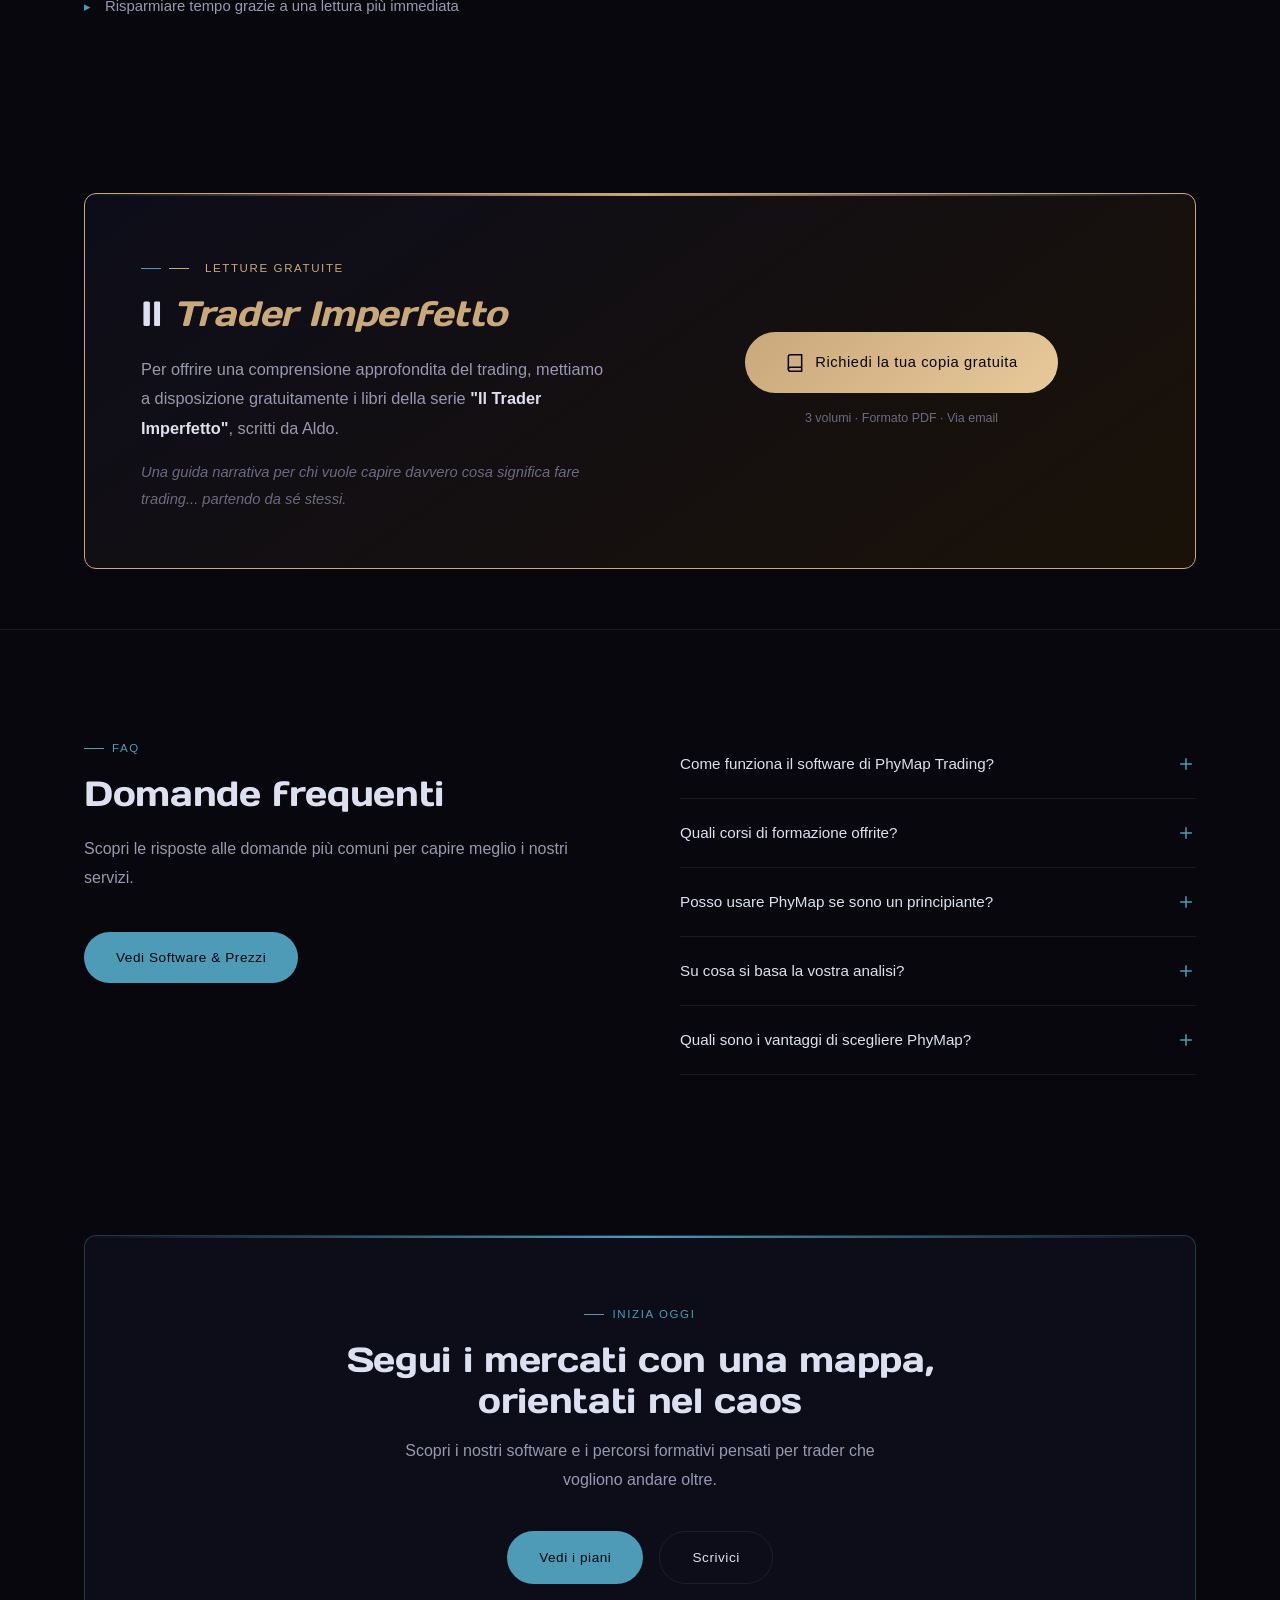
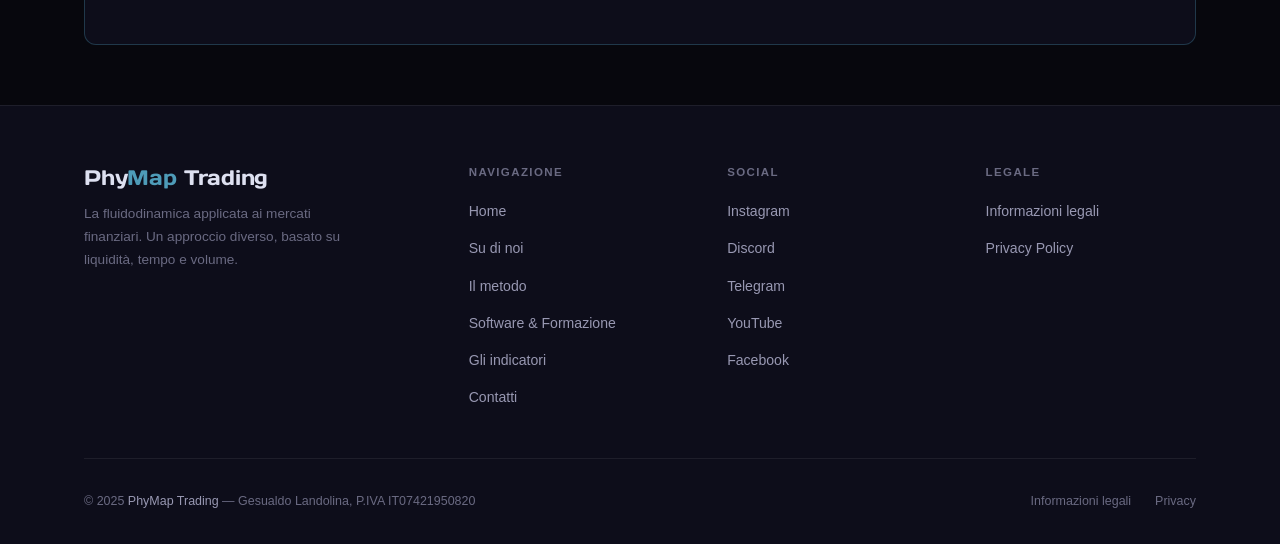
==== commit a6899546: "Update index.html" ====
--- a/index.html
+++ b/index.html
@@ -66,7 +66,7 @@
     <div class="grid-2" style="gap:80px; align-items:center;">
       <div class="reveal">
         <div class="section-label">PhyMap</div>
-        <h2 class="section-title">Un modo diverso<br>di leggere il mercato</h2>
+        <h2 class="section-title">Un modo nuovo<br>di leggere il mercato</h2>
         <p class="lead" style="margin-bottom:20px;">
           Non nasce per prevedere il prezzo, ma per comprenderne il movimento.
         </p>
--- a/style.css
+++ b/style.css
@@ -699,11 +699,11 @@
   height: 280px;
 }
 .hero__logo-img {
-  width: 260px;
+  width: 340px;
   max-width: 100%;
   position: relative;
   z-index: 1;
-  filter: drop-shadow(0 0 24px rgba(78,155,184,0.3));
+  filter: drop-shadow(0 0 40px rgba(78,155,184,0.45)) drop-shadow(0 0 80px rgba(78,155,184,0.15));
 }
 
 @media (max-width: 900px) {
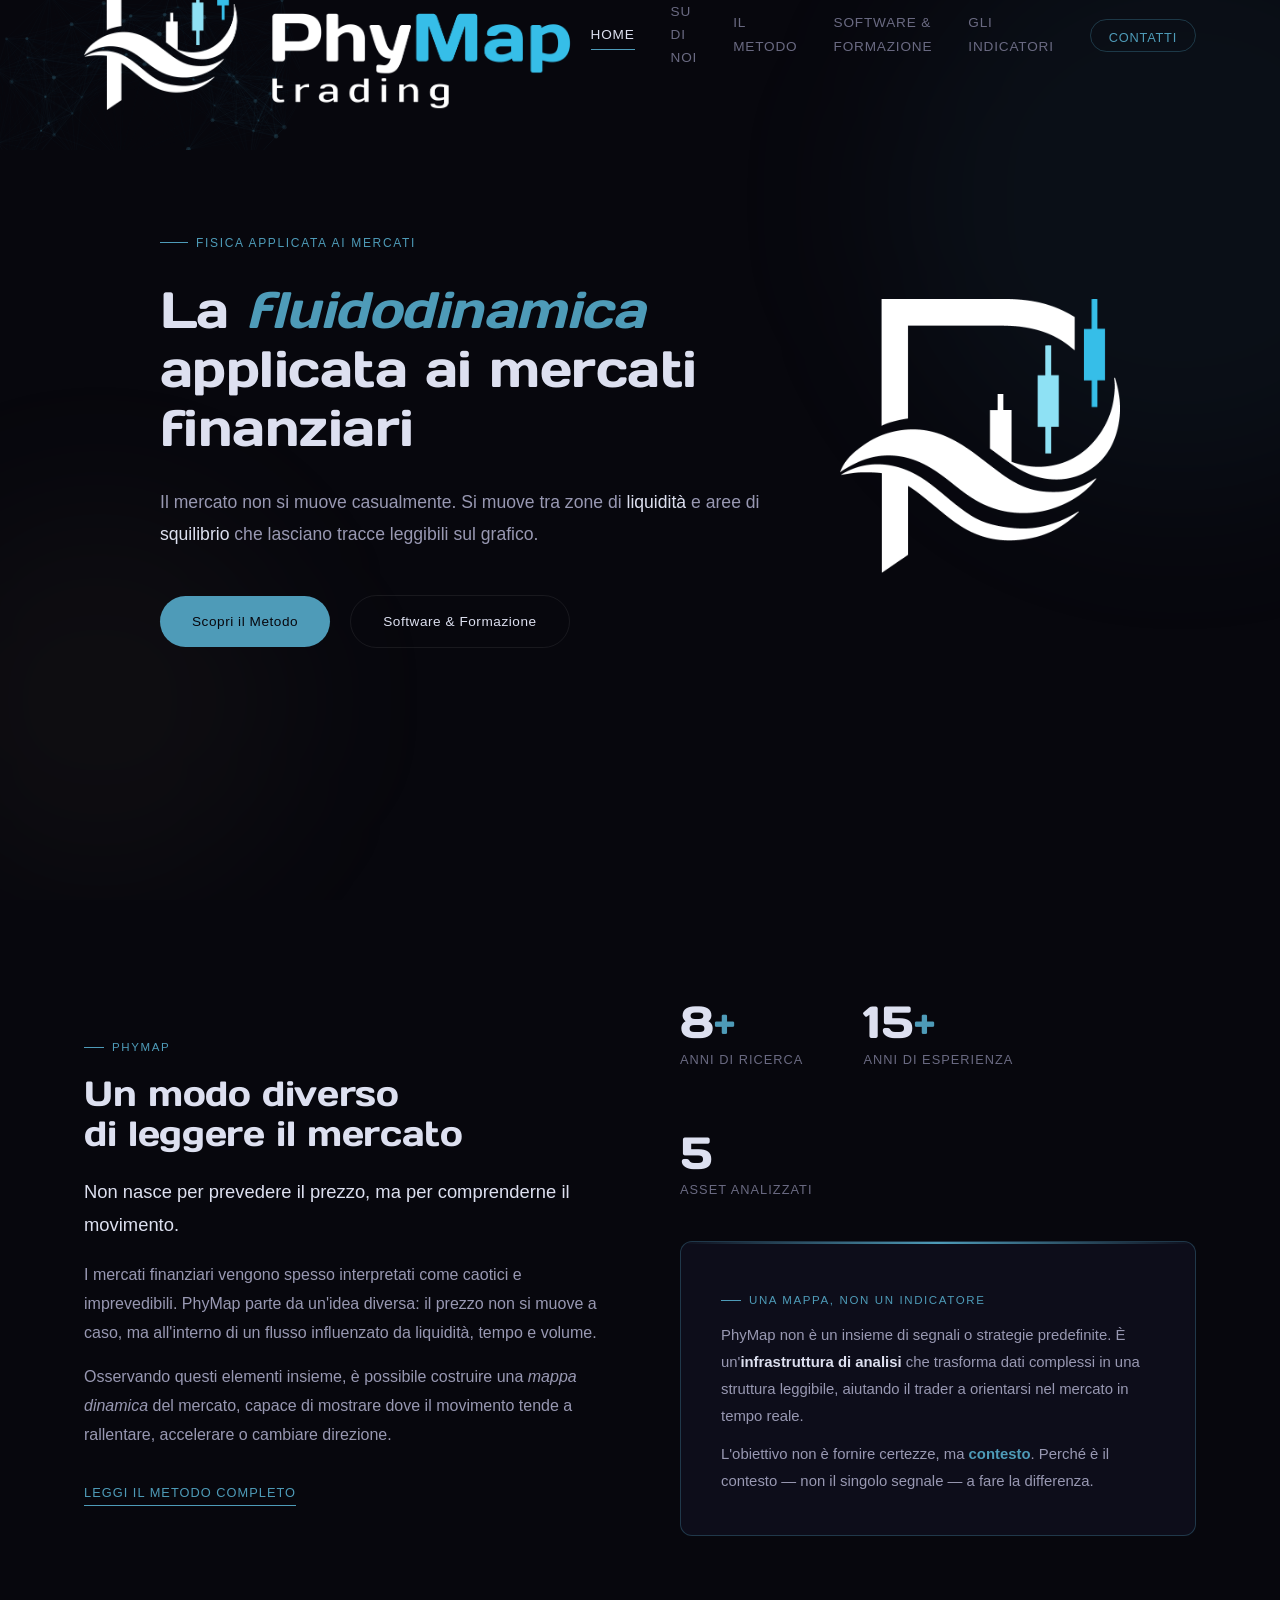
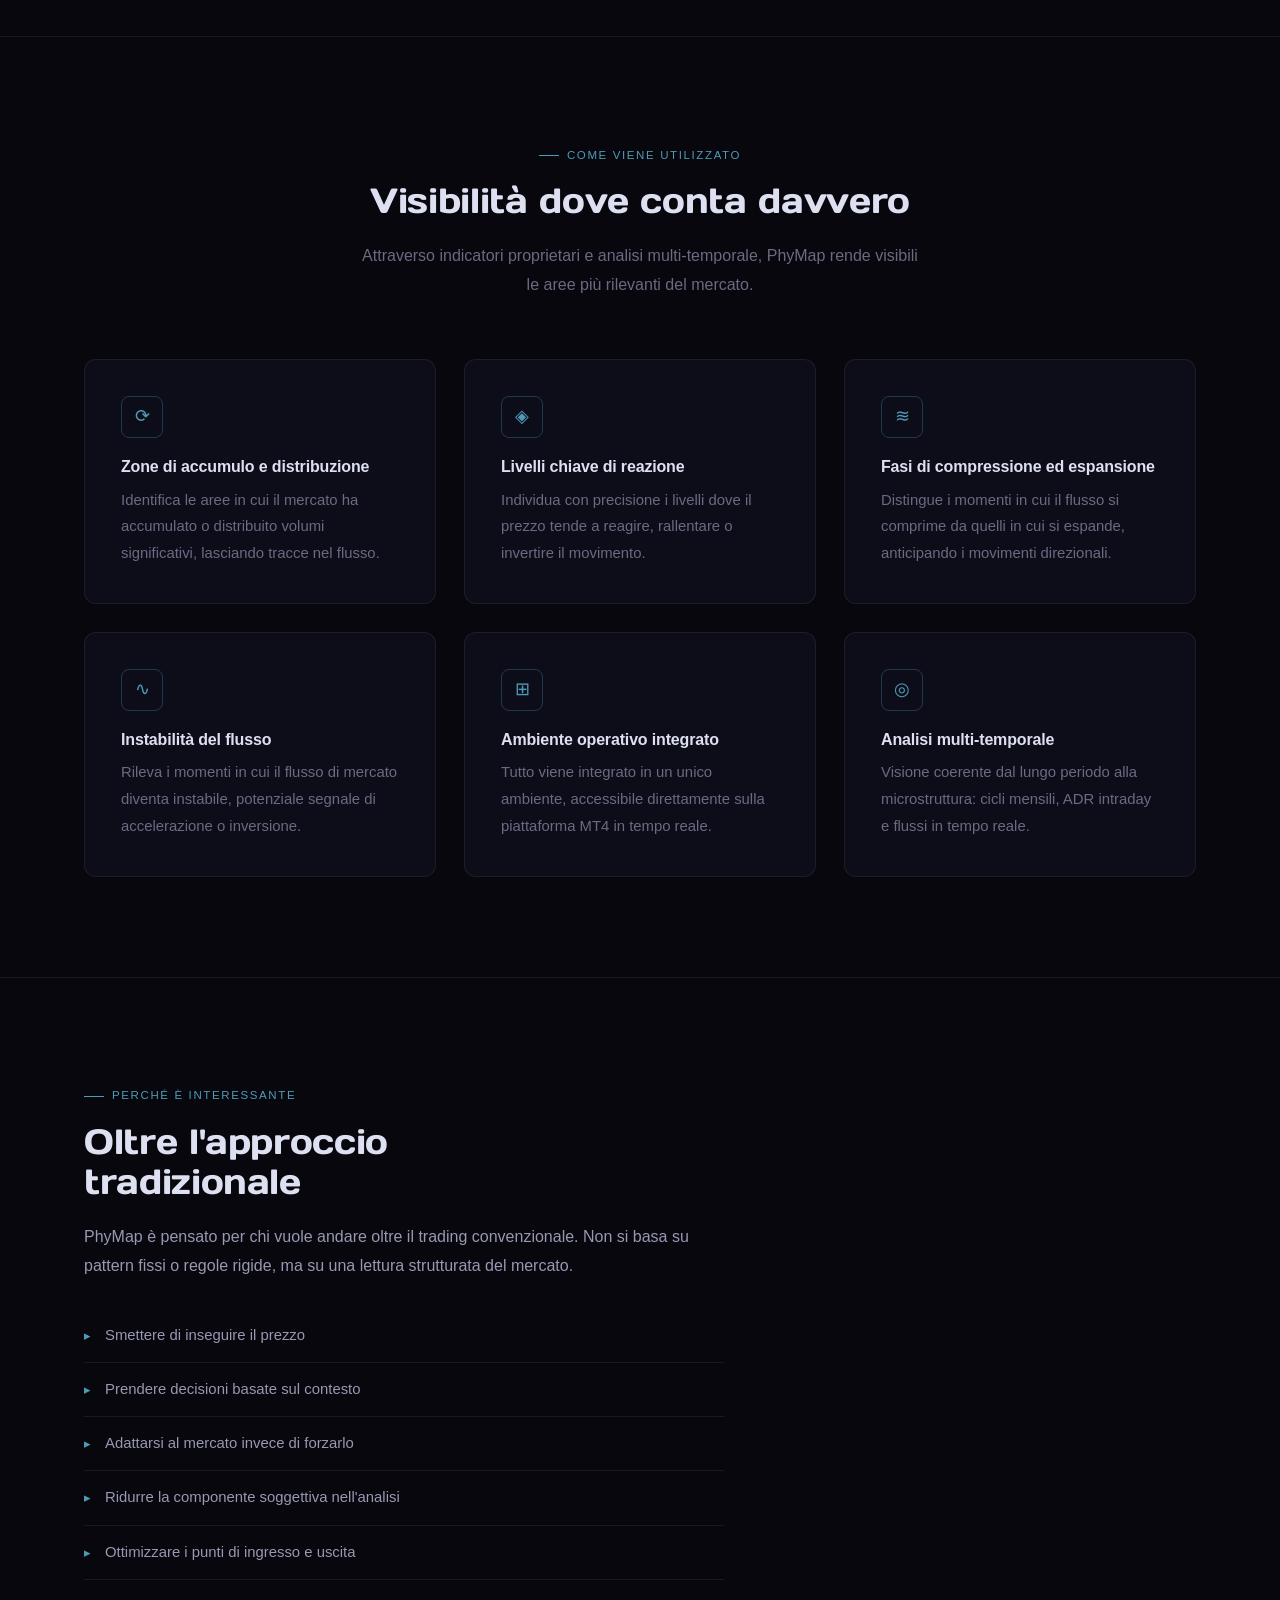
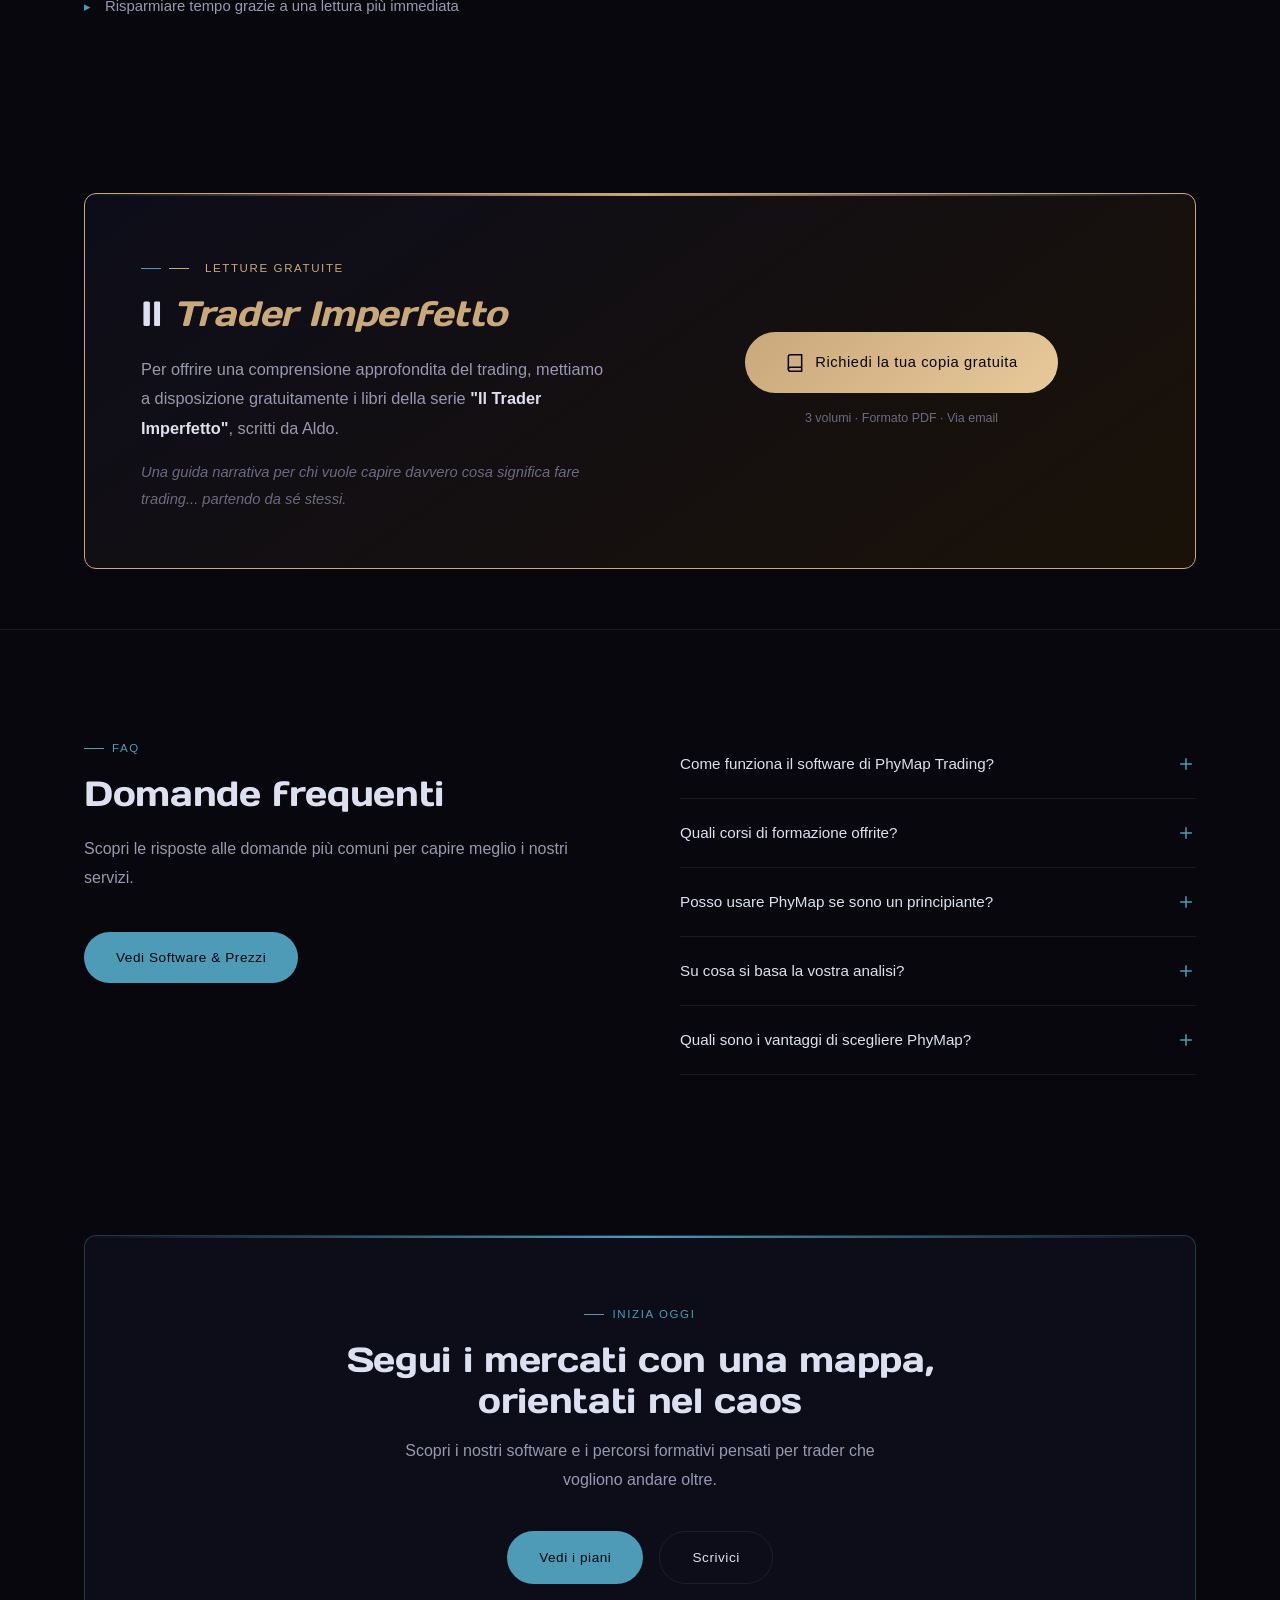
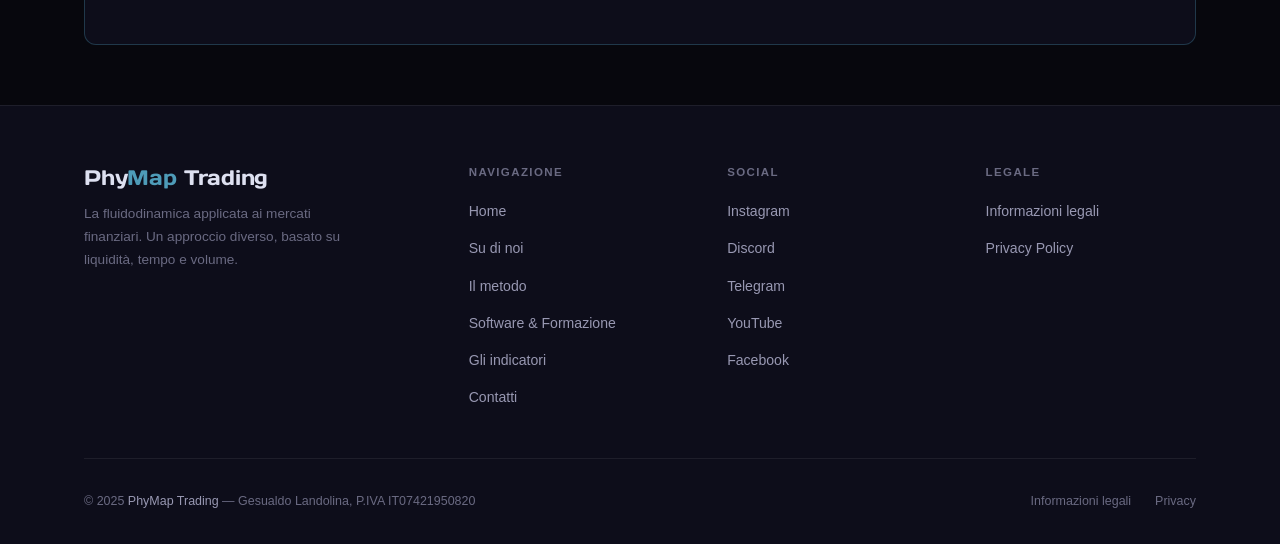
==== commit f53b91bf: "Update index.html" ====
--- a/index.html
+++ b/index.html
@@ -14,8 +14,7 @@
 <nav class="nav">
   <div class="nav__inner">
     <a href="index.html" class="nav__logo">
-      <div class="logo-mark">PM</div>
-      Phy<span>Map</span> Trading
+      <img src="Logo_Affiancato.png" alt="PhyMap Trading" class="nav__logo-img" />
     </a>
     <div class="nav__links">
       <a href="index.html" class="active">Home</a>
@@ -66,7 +65,7 @@
     <div class="grid-2" style="gap:80px; align-items:center;">
       <div class="reveal">
         <div class="section-label">PhyMap</div>
-        <h2 class="section-title">Un modo nuovo<br>di leggere il mercato</h2>
+        <h2 class="section-title">Un modo diverso<br>di leggere il mercato</h2>
         <p class="lead" style="margin-bottom:20px;">
           Non nasce per prevedere il prezzo, ma per comprenderne il movimento.
         </p>
--- a/style.css
+++ b/style.css
@@ -699,11 +699,10 @@
   height: 280px;
 }
 .hero__logo-img {
-  width: 340px;
+  width: 420px;
   max-width: 100%;
   position: relative;
   z-index: 1;
-  filter: drop-shadow(0 0 40px rgba(78,155,184,0.45)) drop-shadow(0 0 80px rgba(78,155,184,0.15));
 }
 
 @media (max-width: 900px) {
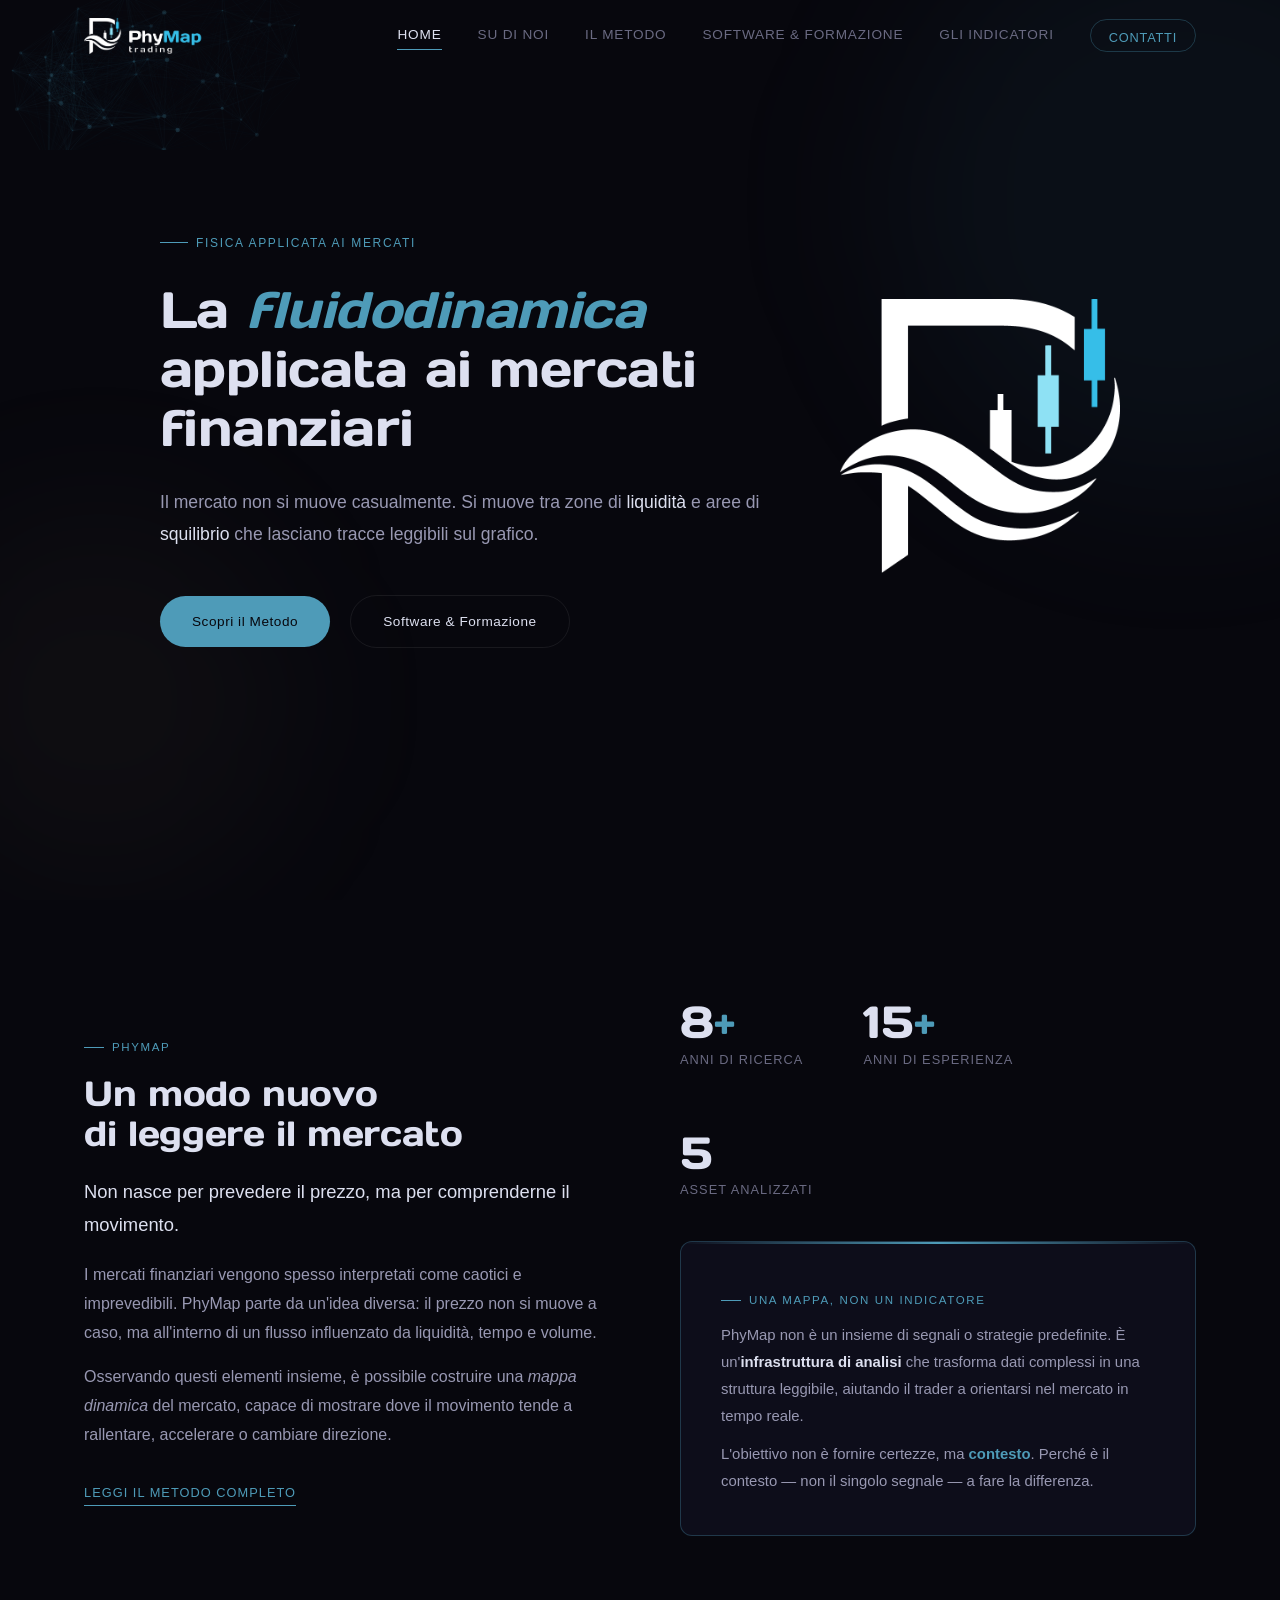
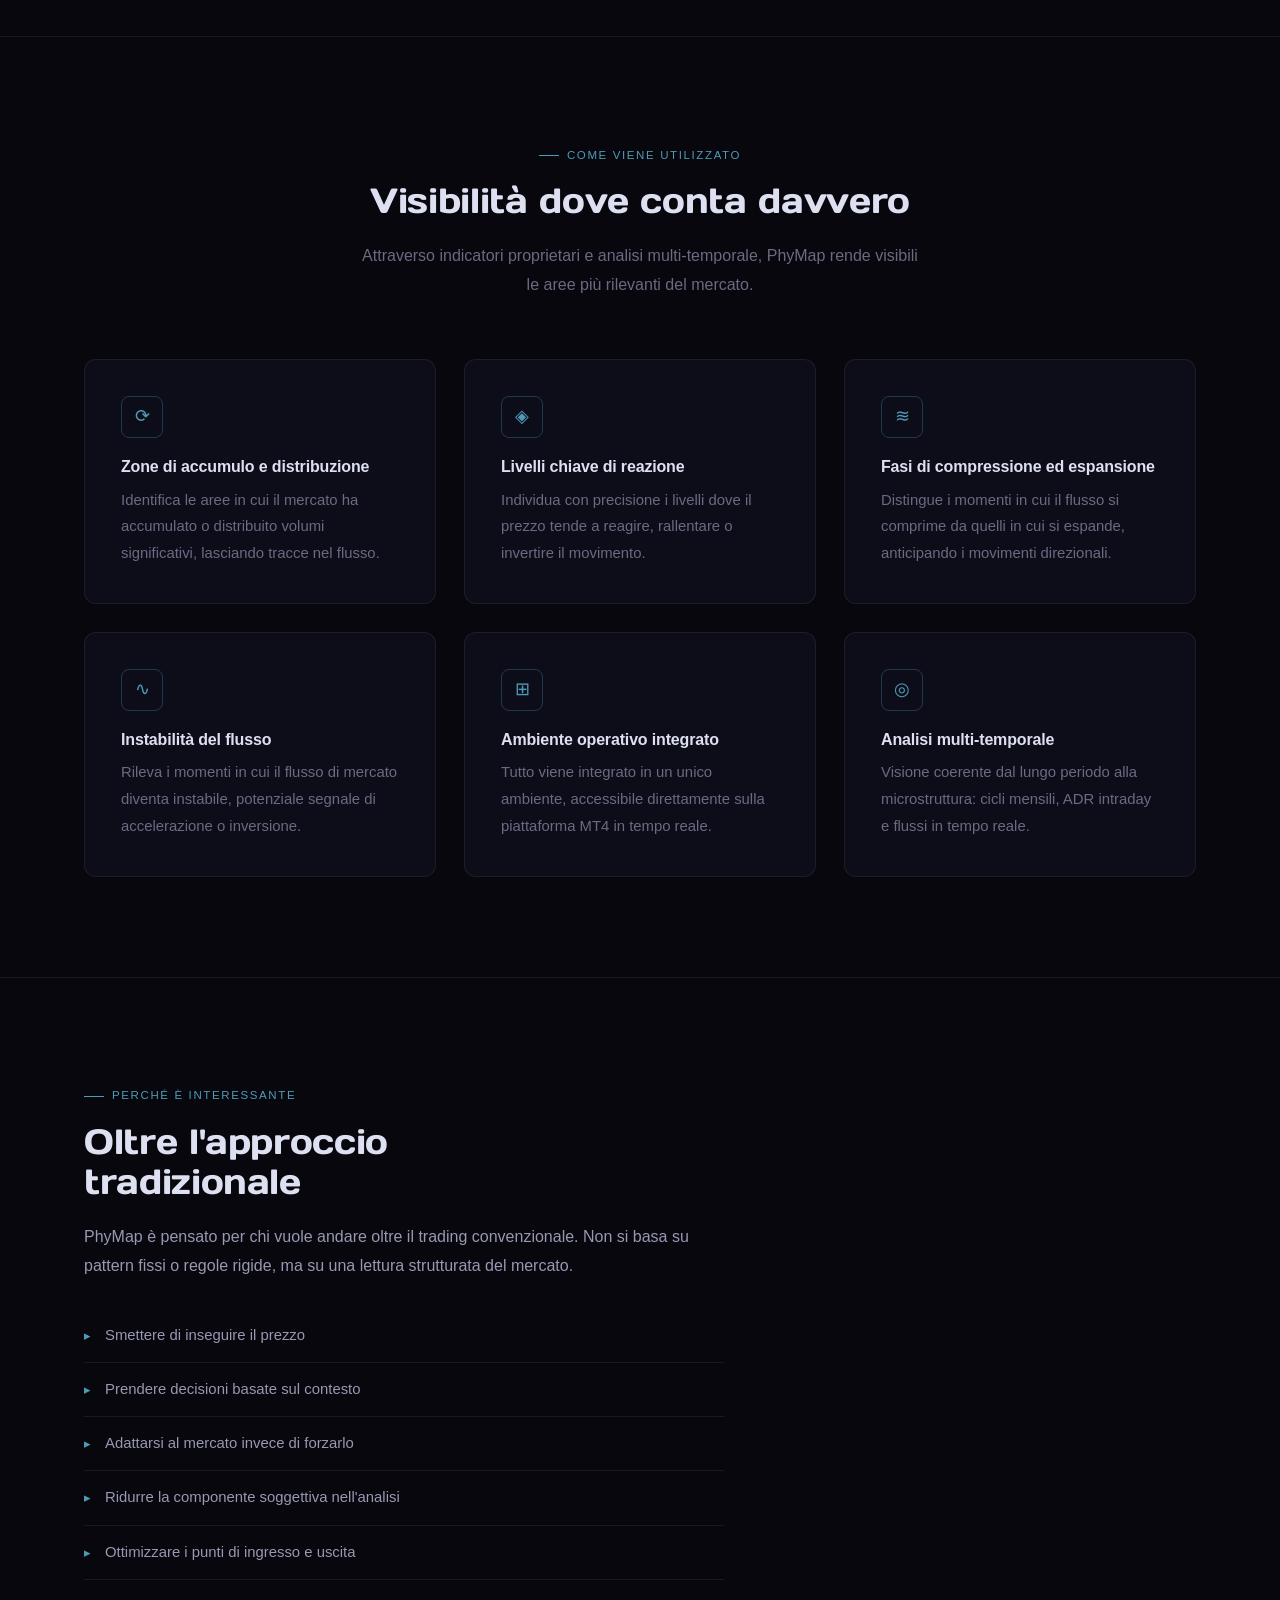
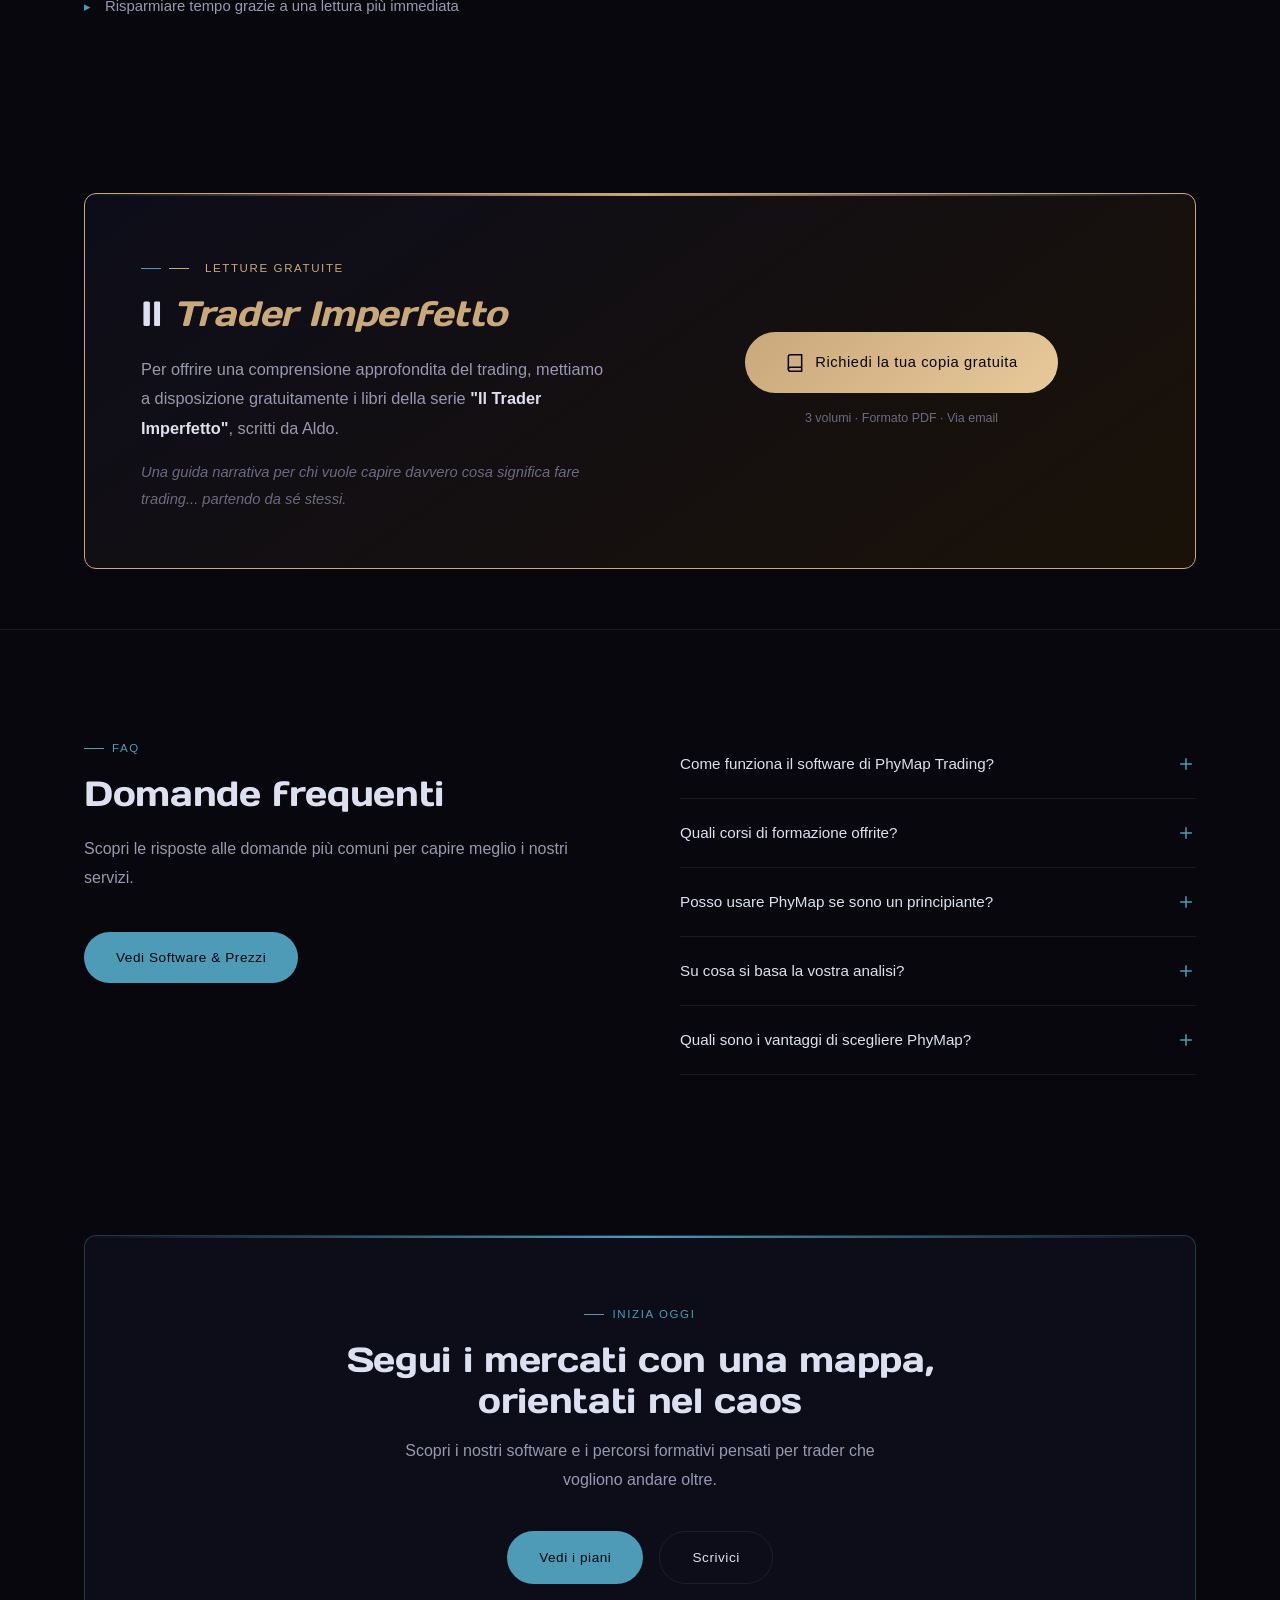
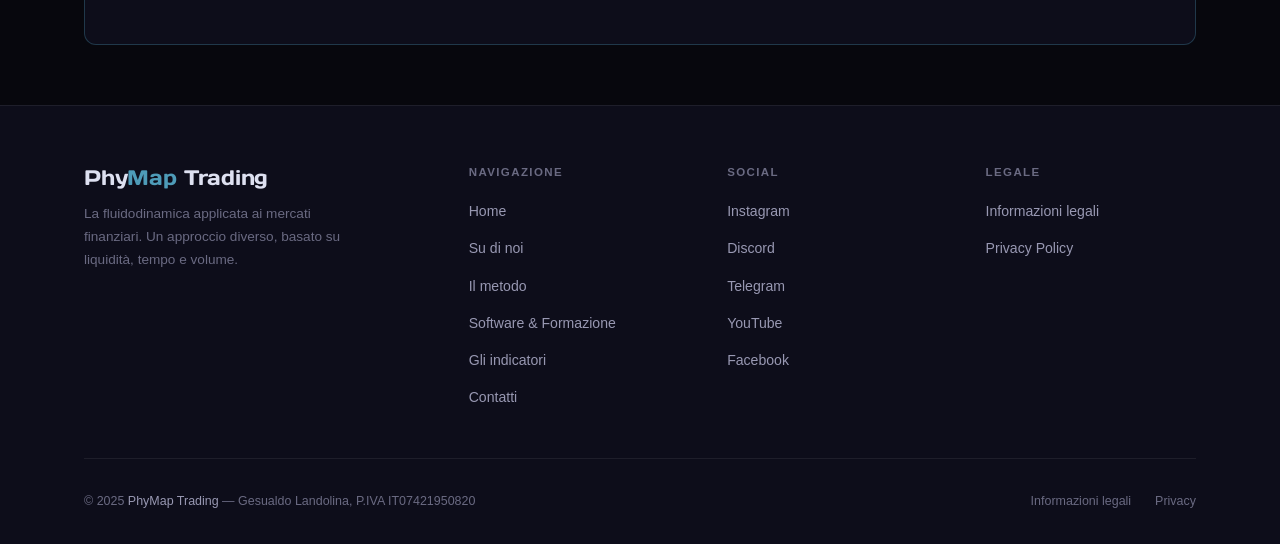
==== commit cbf05c8e: "Update index.html" ====
--- a/index.html
+++ b/index.html
@@ -65,7 +65,7 @@
     <div class="grid-2" style="gap:80px; align-items:center;">
       <div class="reveal">
         <div class="section-label">PhyMap</div>
-        <h2 class="section-title">Un modo diverso<br>di leggere il mercato</h2>
+        <h2 class="section-title">Un modo nuovo<br>di leggere il mercato</h2>
         <p class="lead" style="margin-bottom:20px;">
           Non nasce per prevedere il prezzo, ma per comprenderne il movimento.
         </p>
--- a/style.css
+++ b/style.css
@@ -111,27 +111,11 @@
 .nav__logo {
   display: flex;
   align-items: center;
-  gap: 10px;
-  font-family: 'DaysOne', sans-serif;
-  font-size: 1.35rem;
-  font-weight: 600;
-  letter-spacing: 0.04em;
-  color: var(--text);
-}
-.nav__logo span { color: var(--accent); }
-.logo-mark {
-  width: 34px;
-  height: 34px;
-  border: 1.5px solid var(--accent);
-  border-radius: 50%;
-  display: flex;
-  align-items: center;
-  justify-content: center;
-  font-size: 0.75rem;
-  color: var(--accent);
-  font-family: 'Outfit', sans-serif;
-  font-weight: 600;
-  letter-spacing: 0;
+}
+.nav__logo-img {
+  height: 36px;
+  width: auto;
+  display: block;
 }
 .nav__links {
   display: flex;
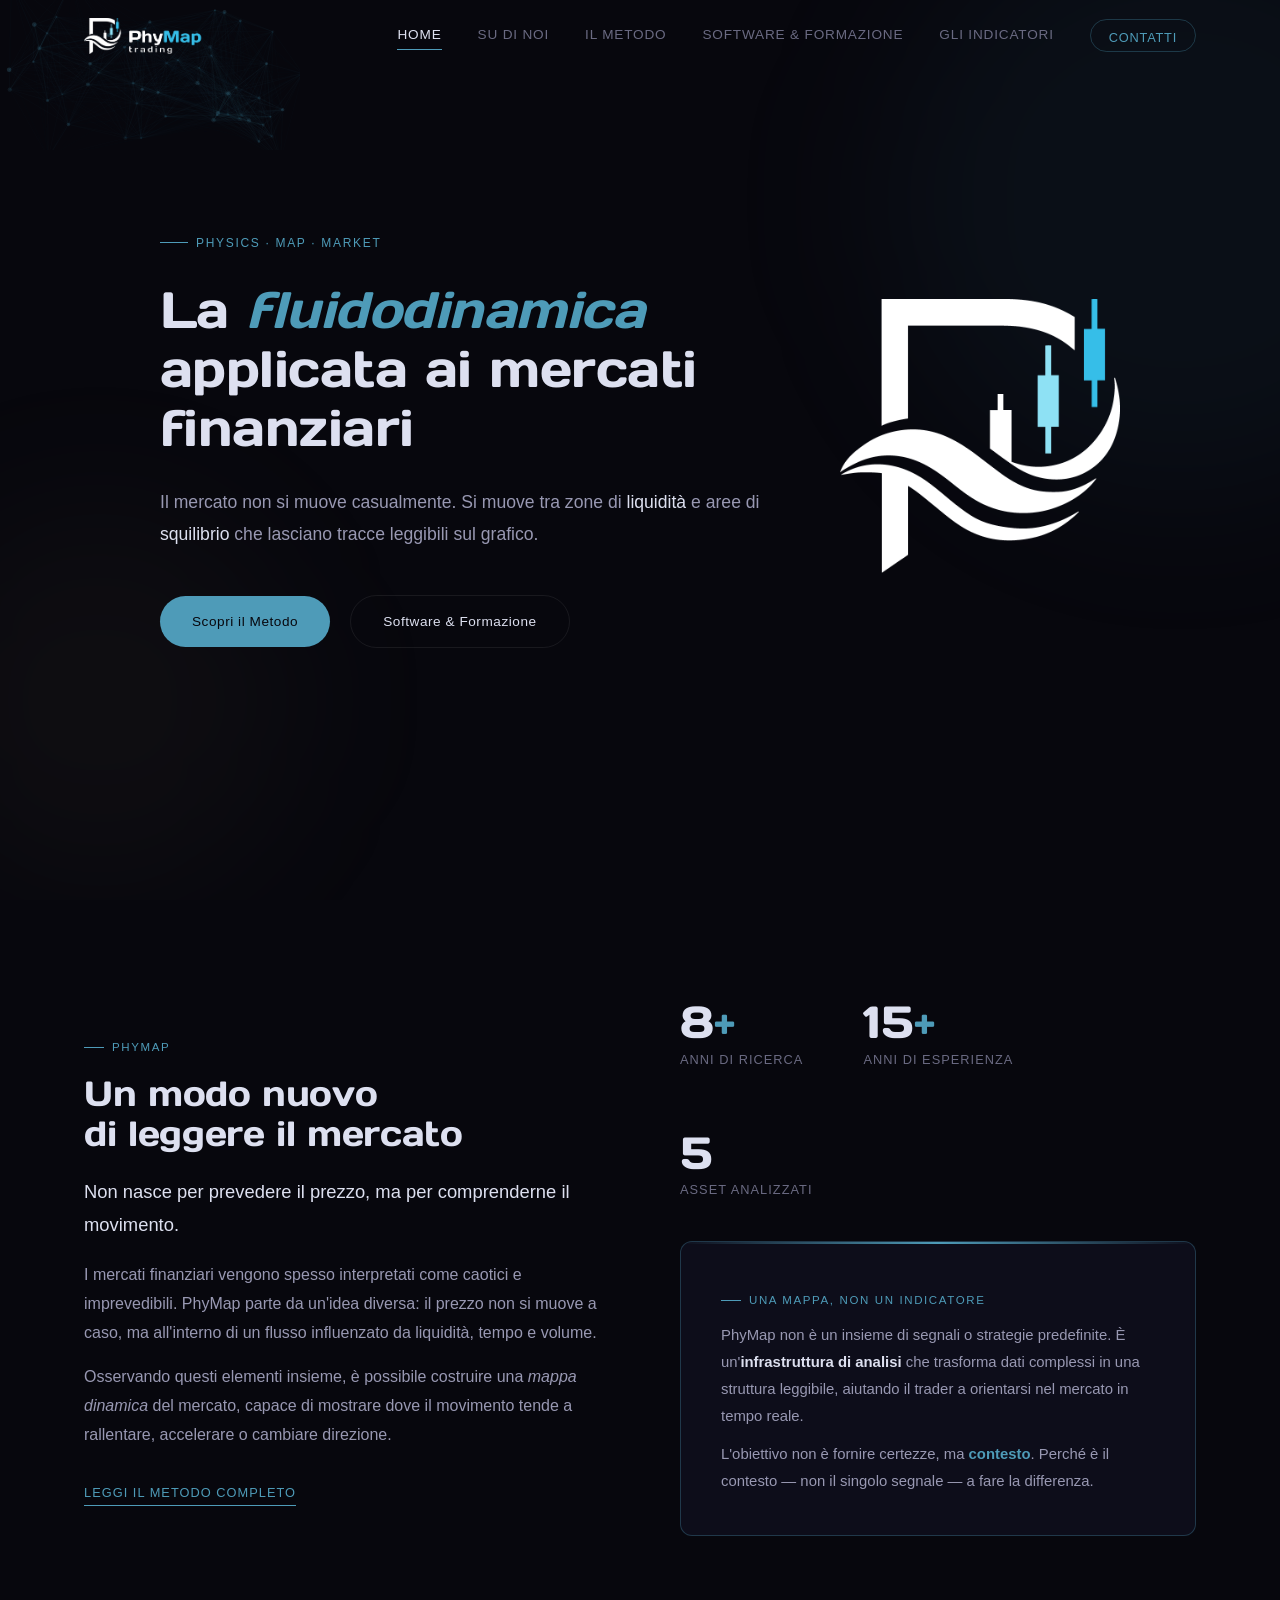
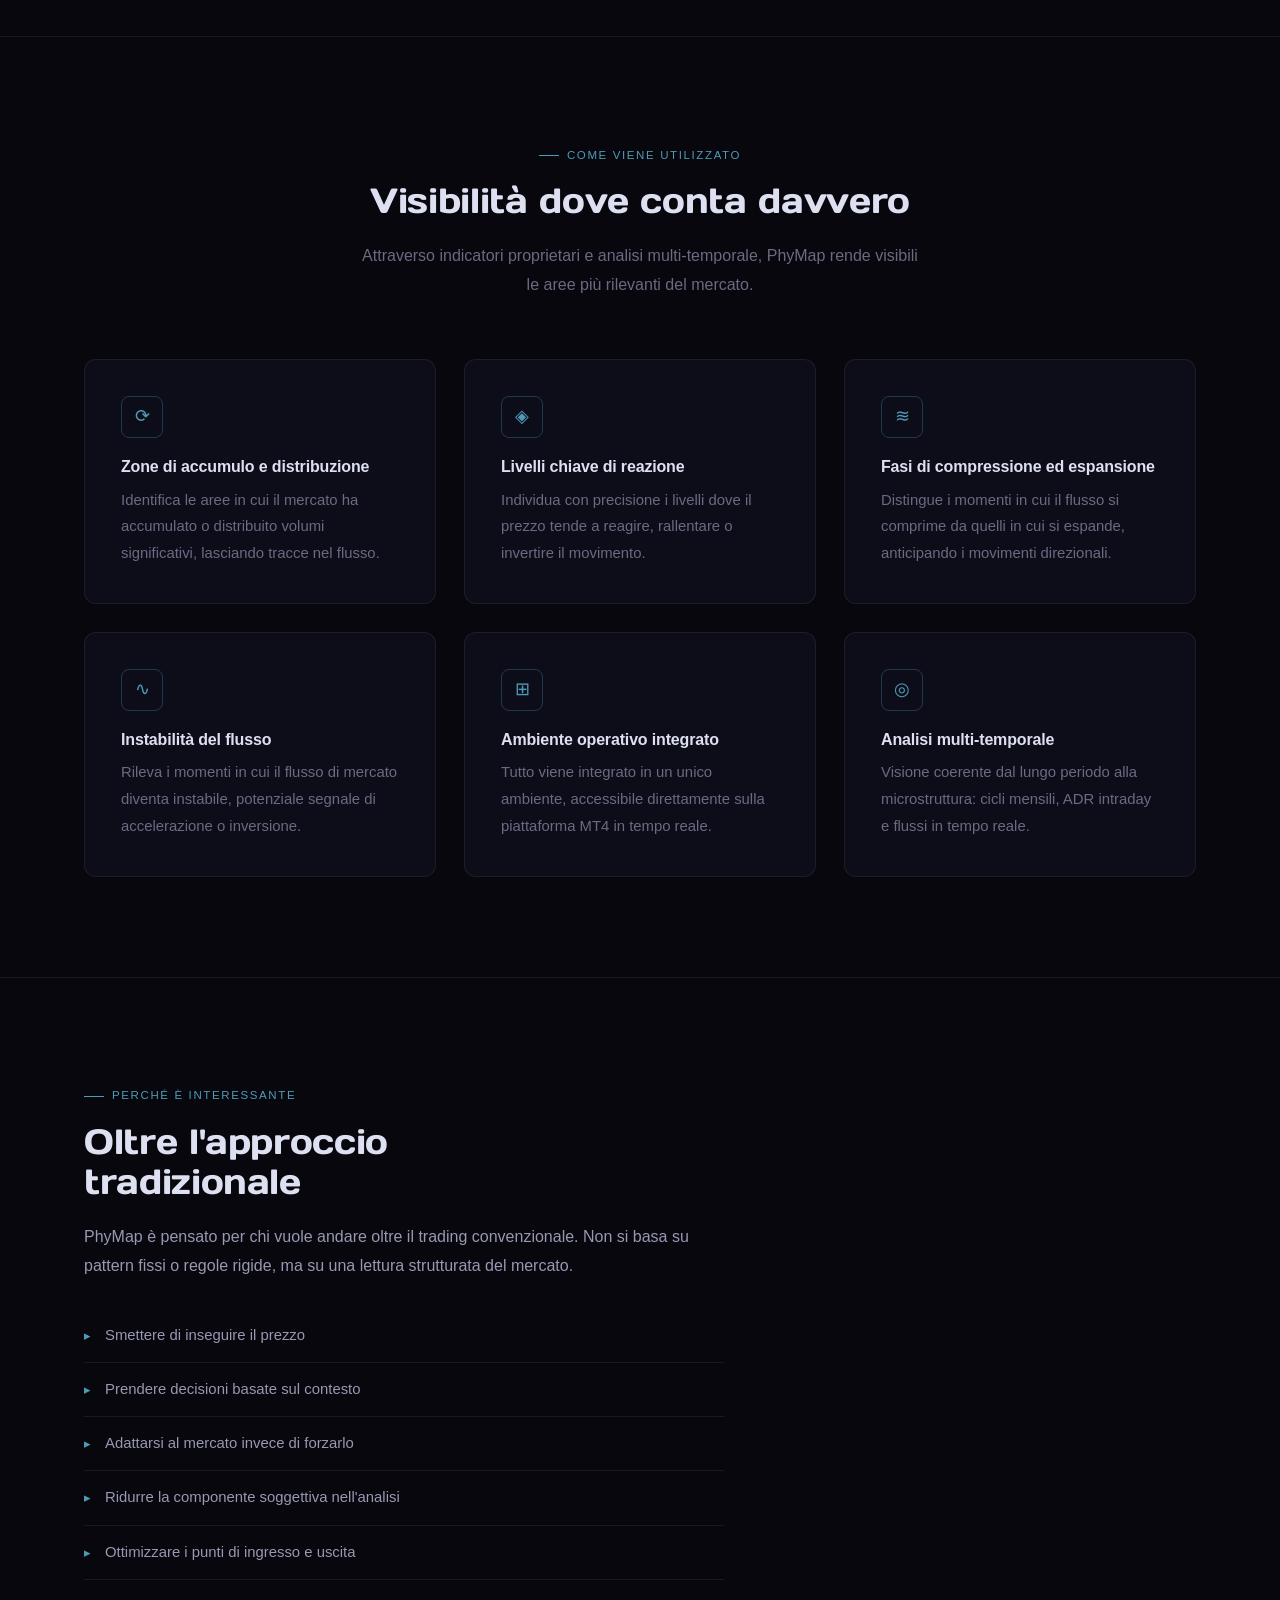
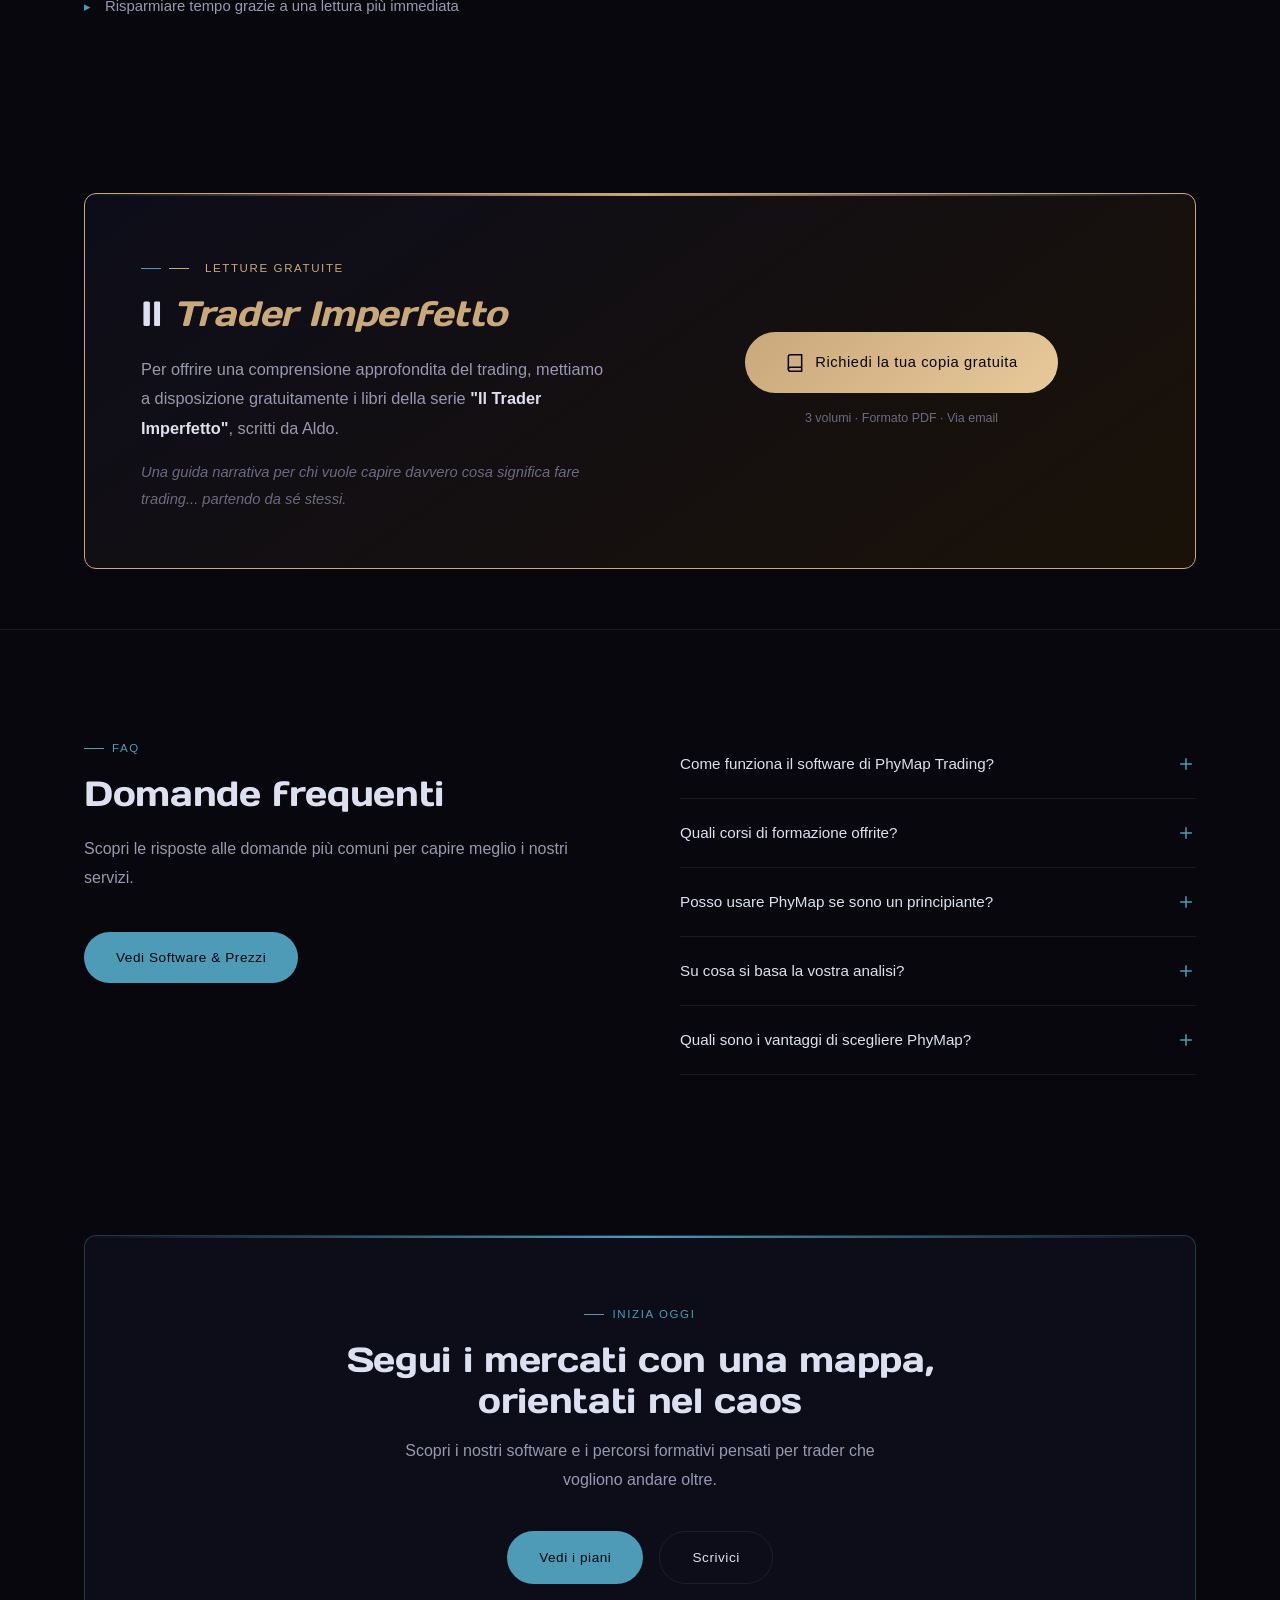
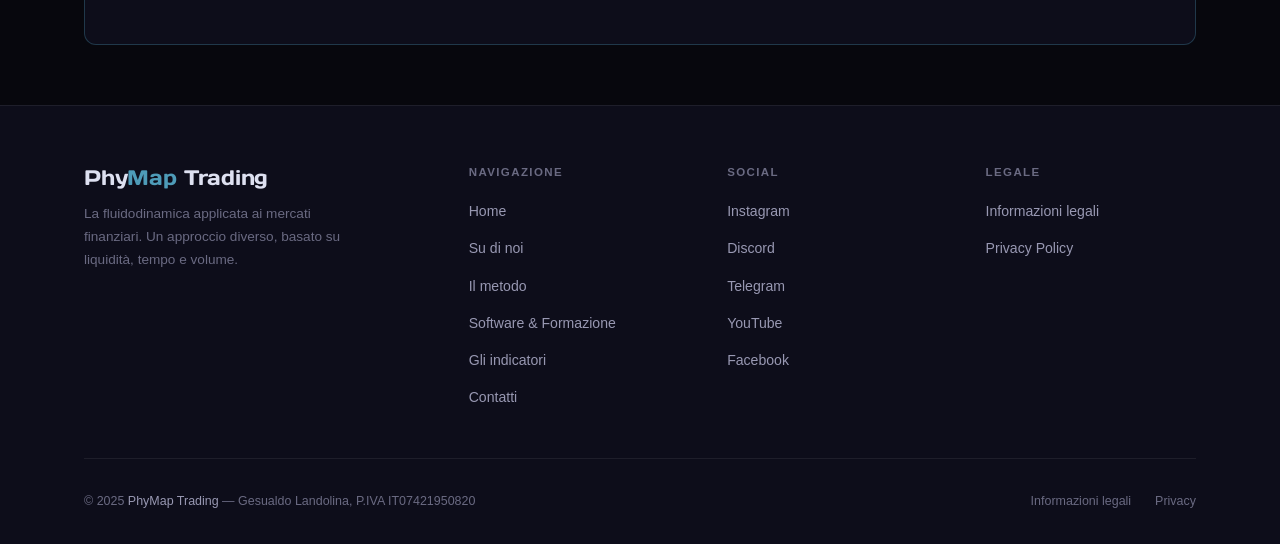
==== commit 24b2d285: "Update index.html" ====
--- a/index.html
+++ b/index.html
@@ -38,7 +38,7 @@
   <div class="container">
     <div class="hero__grid">
       <div class="hero__content">
-        <div class="hero__eyebrow">Fisica applicata ai mercati</div>
+        <div class="hero__eyebrow">Physics · Map · Market</div>
         <h1 class="hero__title">
           La <em>fluidodinamica</em><br>applicata ai mercati<br>finanziari
         </h1>
